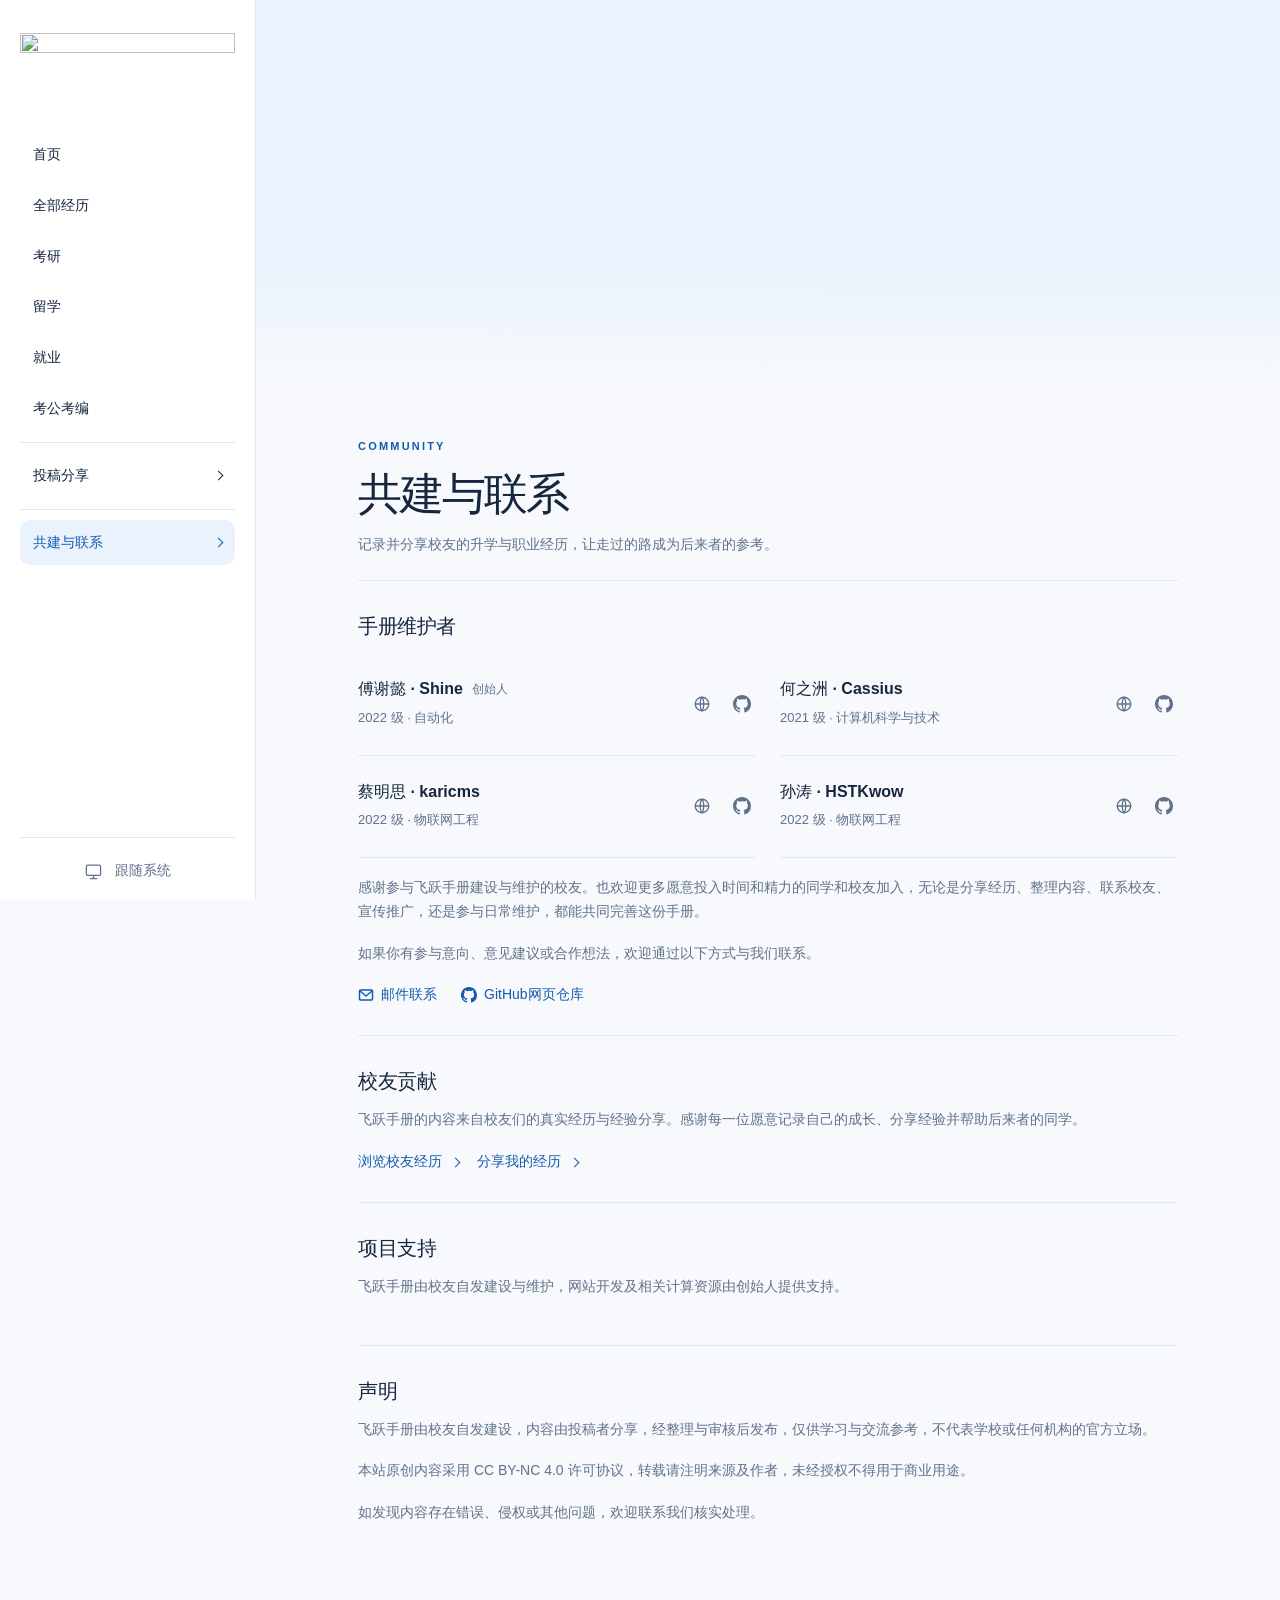
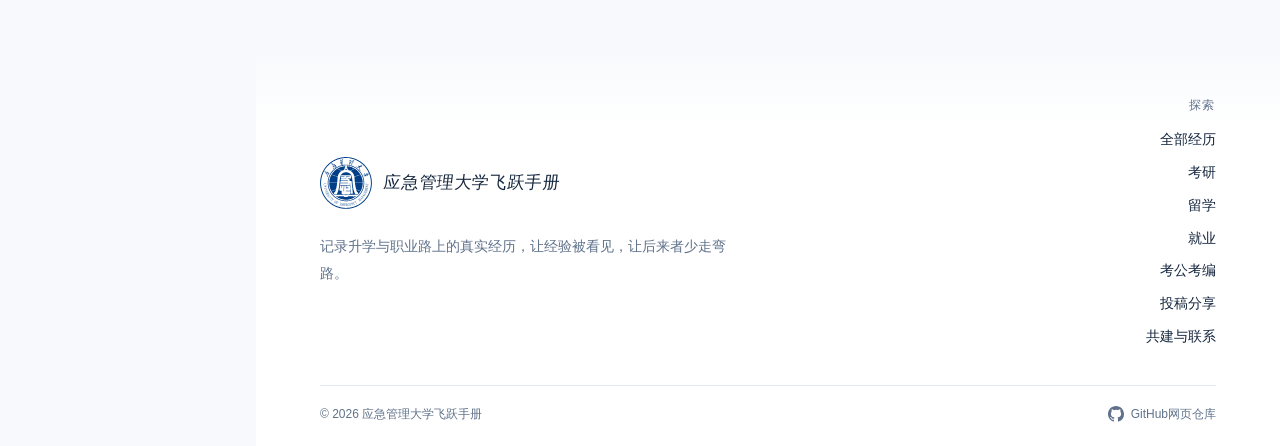
==== community.html @ 578113c3 "Unify favicon assets and shared page declarations (#17)" ====
<!doctype html>
<html lang="zh-CN">
<head>
<meta charset="utf-8"><meta name="viewport" content="width=device-width,initial-scale=1">
<meta name="description" content="了解应急管理大学飞跃手册的共建校友与联系渠道。">
<meta name="theme-color" content="#f7f9fc">
<title>共建与联系 · UEM Feiyue</title>
<link rel="icon" href="./assets/icons/favicon.ico" sizes="any">
<link rel="icon" href="./assets/icons/favicon.svg" type="image/svg+xml">
<link rel="icon" href="./assets/icons/favicon-96x96.png" type="image/png" sizes="96x96">
<link rel="apple-touch-icon" href="./assets/icons/apple-touch-icon.png">
<link rel="manifest" href="./assets/icons/site.webmanifest">
<script src="./assets/js/theme-init.js"></script>
<link rel="preload" as="image" href="./assets/images/anguo-garden.jpg">

<link rel="stylesheet" href="./assets/css/site.css">
<script defer src="./assets/js/site.js"></script>



<link rel="expect" href="#main" blocking="render">
</head>
<body data-pagefind-ignore>
<a class="skip-link" href="#main">跳转到正文</a>
<div class="shell">
<aside class="sidebar" id="sidebar" aria-label="侧边导航"><a class="brand" href="./" aria-label="应急管理大学飞跃手册首页"><img class="brand-logo" src="./assets/images/favicon-横版.png" alt="" width="1226" height="285"></a><nav class="nav" id="category-nav" aria-label="主导航"><a href="./" data-view="home">首页</a><a href="./?view=all" data-category="all">全部经历</a><a href="./?category=kaoyan" data-category="kaoyan" data-category-label="考研" data-category-description="备考、复试与录取经历">考研</a><a href="./?category=overseas" data-category="overseas" data-category-label="留学" data-category-description="选校、申请与海外求学">留学</a><a href="./?category=career" data-category="career" data-category-label="就业" data-category-description="实习、校招与职场起步">就业</a><a href="./?category=public" data-category="public" data-category-label="考公考编" data-category-description="备考、招录与面试经验">考公考编</a><a href="./submit.html" class="nav-contribute">投稿分享 <span class="link-arrow" aria-hidden="true"></span></a><a href="./community.html" class="nav-community" aria-current="page">共建与联系 <span class="link-arrow" aria-hidden="true"></span></a></nav><div class="sidebar-bottom"><button class="sidebar-theme" id="theme-toggle" type="button" data-mode="system" aria-label="当前为跟随系统，切换到浅色主题"><svg viewBox="0 0 24 24" fill="none" stroke="currentColor" stroke-width="1.6" stroke-linecap="round" stroke-linejoin="round" aria-hidden="true"><g data-theme-icon="system"><rect x="3" y="4" width="18" height="13" rx="2"/><path d="M8 21h8m-4-4v4"/></g><g data-theme-icon="light"><circle cx="12" cy="12" r="4"/><path d="M12 2v2m0 16v2M2 12h2m16 0h2M5 5l1.4 1.4m11.2 11.2L19 19M5 19l1.4-1.4M17.6 6.4 19 5"/></g><g data-theme-icon="dark"><path d="M20.5 14A8.5 8.5 0 0 1 10 3.5 8.5 8.5 0 1 0 20.5 14Z"/></g></svg><span id="theme-label">跟随系统</span></button></div></aside>

<div class="page">
<header class="topbar" aria-label="移动端导航栏">
        <a class="mobile-brand" href="./" aria-label="应急管理大学飞跃手册首页"><img class="mobile-brand-logo" src="./assets/images/favicon-横版.png" alt="" width="1226" height="285"></a>
        <button class="icon-button menu-button" id="menu-toggle" type="button" aria-label="打开导航" aria-controls="sidebar" aria-expanded="false"><span class="menu-lines" aria-hidden="true"><span></span><span></span><span></span></span></button>
      </header>
<div class="campus-banner" aria-hidden="true"></div>

<main id="main" class="content">
<section class="submit-intro" aria-labelledby="community-title"><p class="eyebrow">COMMUNITY</p><h1 id="community-title">共建与联系</h1><p class="lead">记录并分享校友的升学与职业经历，让走过的路成为后来者的参考。</p></section>
<div class="community-content">
<section class="community-section" aria-labelledby="members-heading">
<h2 id="members-heading">手册维护者</h2>
<div class="community-people">
<div class="community-person"><div class="community-person-info"><h3 class="community-person-name">傅谢懿 · Shine<span class="community-role">创始人</span></h3><p>2022 级 · 自动化</p></div><div class="community-person-links"><a href="https://www.futseyi.com/" target="_blank" rel="noopener noreferrer" aria-label="傅谢懿 · Shine的个人网页" title="个人网页"><svg viewBox="0 0 24 24" fill="none" stroke="currentColor" stroke-width="1.7" stroke-linecap="round" stroke-linejoin="round" aria-hidden="true"><circle cx="12" cy="12" r="9"/><path d="M3 12h18M12 3c3 3 3 15 0 18M12 3c-3 3-3 15 0 18"/></svg></a><a href="https://github.com/FuTseYi" target="_blank" rel="noopener noreferrer" aria-label="傅谢懿 · Shine的 GitHub" title="GitHub"><svg viewBox="0 0 16 16" fill="currentColor" aria-hidden="true"><path d="M8 0C3.58 0 0 3.58 0 8c0 3.54 2.29 6.53 5.47 7.59.4.07.55-.17.55-.38 0-.19-.01-.82-.01-1.49-2.01.37-2.53-.49-2.69-.94-.09-.23-.48-.94-.82-1.13-.28-.15-.68-.52-.01-.53.63-.01 1.08.58 1.23.82.72 1.21 1.87.87 2.33.66.07-.52.28-.87.51-1.07-1.78-.2-3.64-.89-3.64-3.95 0-.87.31-1.59.82-2.15-.08-.2-.36-1.02.08-2.12 0 0 .67-.21 2.2.82a7.65 7.65 0 0 1 2-.27c.68 0 1.36.09 2 .27 1.53-1.04 2.2-.82 2.2-.82.44 1.1.16 1.92.08 2.12.51.56.82 1.27.82 2.15 0 3.07-1.87 3.75-3.65 3.95.29.25.54.73.54 1.48 0 1.07-.01 1.93-.01 2.2 0 .21.15.46.55.38A8.01 8.01 0 0 0 16 8c0-4.42-3.58-8-8-8"/></svg></a></div></div>
<div class="community-person"><div class="community-person-info"><h3 class="community-person-name">何之洲 · Cassius</h3><p>2021 级 · 计算机科学与技术</p></div><div class="community-person-links"><a href="https://blog.cassdev.com/" target="_blank" rel="noopener noreferrer" aria-label="何之洲 · Cassius的个人网页" title="个人网页"><svg viewBox="0 0 24 24" fill="none" stroke="currentColor" stroke-width="1.7" stroke-linecap="round" stroke-linejoin="round" aria-hidden="true"><circle cx="12" cy="12" r="9"/><path d="M3 12h18M12 3c3 3 3 15 0 18M12 3c-3 3-3 15 0 18"/></svg></a><a href="https://github.com/Cassius0924" target="_blank" rel="noopener noreferrer" aria-label="何之洲 · Cassius的 GitHub" title="GitHub"><svg viewBox="0 0 16 16" fill="currentColor" aria-hidden="true"><path d="M8 0C3.58 0 0 3.58 0 8c0 3.54 2.29 6.53 5.47 7.59.4.07.55-.17.55-.38 0-.19-.01-.82-.01-1.49-2.01.37-2.53-.49-2.69-.94-.09-.23-.48-.94-.82-1.13-.28-.15-.68-.52-.01-.53.63-.01 1.08.58 1.23.82.72 1.21 1.87.87 2.33.66.07-.52.28-.87.51-1.07-1.78-.2-3.64-.89-3.64-3.95 0-.87.31-1.59.82-2.15-.08-.2-.36-1.02.08-2.12 0 0 .67-.21 2.2.82a7.65 7.65 0 0 1 2-.27c.68 0 1.36.09 2 .27 1.53-1.04 2.2-.82 2.2-.82.44 1.1.16 1.92.08 2.12.51.56.82 1.27.82 2.15 0 3.07-1.87 3.75-3.65 3.95.29.25.54.73.54 1.48 0 1.07-.01 1.93-.01 2.2 0 .21.15.46.55.38A8.01 8.01 0 0 0 16 8c0-4.42-3.58-8-8-8"/></svg></a></div></div>
<div class="community-person"><div class="community-person-info"><h3 class="community-person-name">蔡明思 · karicms</h3><p>2022 级 · 物联网工程</p></div><div class="community-person-links"><a href="https://karicms.github.io/" target="_blank" rel="noopener noreferrer" aria-label="蔡明思 · karicms的个人网页" title="个人网页"><svg viewBox="0 0 24 24" fill="none" stroke="currentColor" stroke-width="1.7" stroke-linecap="round" stroke-linejoin="round" aria-hidden="true"><circle cx="12" cy="12" r="9"/><path d="M3 12h18M12 3c3 3 3 15 0 18M12 3c-3 3-3 15 0 18"/></svg></a><a href="https://github.com/karicms" target="_blank" rel="noopener noreferrer" aria-label="蔡明思 · karicms的 GitHub" title="GitHub"><svg viewBox="0 0 16 16" fill="currentColor" aria-hidden="true"><path d="M8 0C3.58 0 0 3.58 0 8c0 3.54 2.29 6.53 5.47 7.59.4.07.55-.17.55-.38 0-.19-.01-.82-.01-1.49-2.01.37-2.53-.49-2.69-.94-.09-.23-.48-.94-.82-1.13-.28-.15-.68-.52-.01-.53.63-.01 1.08.58 1.23.82.72 1.21 1.87.87 2.33.66.07-.52.28-.87.51-1.07-1.78-.2-3.64-.89-3.64-3.95 0-.87.31-1.59.82-2.15-.08-.2-.36-1.02.08-2.12 0 0 .67-.21 2.2.82a7.65 7.65 0 0 1 2-.27c.68 0 1.36.09 2 .27 1.53-1.04 2.2-.82 2.2-.82.44 1.1.16 1.92.08 2.12.51.56.82 1.27.82 2.15 0 3.07-1.87 3.75-3.65 3.95.29.25.54.73.54 1.48 0 1.07-.01 1.93-.01 2.2 0 .21.15.46.55.38A8.01 8.01 0 0 0 16 8c0-4.42-3.58-8-8-8"/></svg></a></div></div>
<div class="community-person"><div class="community-person-info"><h3 class="community-person-name">孙涛 · HSTKwow</h3><p>2022 级 · 物联网工程</p></div><div class="community-person-links"><a href="https://hstkwow.top/" target="_blank" rel="noopener noreferrer" aria-label="孙涛 · HSTKwow的个人网页" title="个人网页"><svg viewBox="0 0 24 24" fill="none" stroke="currentColor" stroke-width="1.7" stroke-linecap="round" stroke-linejoin="round" aria-hidden="true"><circle cx="12" cy="12" r="9"/><path d="M3 12h18M12 3c3 3 3 15 0 18M12 3c-3 3-3 15 0 18"/></svg></a><a href="https://github.com/hstkwow" target="_blank" rel="noopener noreferrer" aria-label="孙涛 · HSTKwow的 GitHub" title="GitHub"><svg viewBox="0 0 16 16" fill="currentColor" aria-hidden="true"><path d="M8 0C3.58 0 0 3.58 0 8c0 3.54 2.29 6.53 5.47 7.59.4.07.55-.17.55-.38 0-.19-.01-.82-.01-1.49-2.01.37-2.53-.49-2.69-.94-.09-.23-.48-.94-.82-1.13-.28-.15-.68-.52-.01-.53.63-.01 1.08.58 1.23.82.72 1.21 1.87.87 2.33.66.07-.52.28-.87.51-1.07-1.78-.2-3.64-.89-3.64-3.95 0-.87.31-1.59.82-2.15-.08-.2-.36-1.02.08-2.12 0 0 .67-.21 2.2.82a7.65 7.65 0 0 1 2-.27c.68 0 1.36.09 2 .27 1.53-1.04 2.2-.82 2.2-.82.44 1.1.16 1.92.08 2.12.51.56.82.73.82 2.15 0 3.07-1.87 3.75-3.65 3.95.29.25.54.73.54 1.48 0 1.07-.01 1.93-.01 2.2 0 .21.15.46.55.38A8.01 8.01 0 0 0 16 8c0-4.42-3.58-8-8-8"/></svg></a></div></div>
</div>
<p>感谢参与飞跃手册建设与维护的校友。也欢迎更多愿意投入时间和精力的同学和校友加入，无论是分享经历、整理内容、联系校友、宣传推广，还是参与日常维护，都能共同完善这份手册。</p><p>如果你有参与意向、意见建议或合作想法，欢迎通过以下方式与我们联系。</p><div class="community-contact"><a class="footer-github" href="mailto:hello@futseyi.com"><svg viewBox="0 0 16 16" fill="none" stroke="currentColor" stroke-width="1.5" stroke-linejoin="round" aria-hidden="true" focusable="false"><rect x="1.5" y="3" width="13" height="10" rx="1"/><path d="m2 4 6 5 6-5"/></svg><span>邮件联系</span></a><a class="footer-github" href="https://github.com/UEM-Feiyue/UEM-Feiyue" target="_blank" rel="noopener noreferrer"><svg viewBox="0 0 16 16" fill="currentColor" aria-hidden="true" focusable="false"><path d="M8 0C3.58 0 0 3.58 0 8c0 3.54 2.29 6.53 5.47 7.59.4.07.55-.17.55-.38 0-.19-.01-.82-.01-1.49-2.01.37-2.53-.49-2.69-.94-.09-.23-.48-.94-.82-1.13-.28-.15-.68-.52-.01-.53.63-.01 1.08.58 1.23.82.72 1.21 1.87.87 2.33.66.07-.52.28-.87.51-1.07-1.78-.2-3.64-.89-3.64-3.95 0-.87.31-1.59.82-2.15-.08-.2-.36-1.02.08-2.12 0 0 .67-.21 2.2.82a7.65 7.65 0 0 1 2-.27c.68 0 1.36.09 2 .27 1.53-1.04 2.2-.82 2.2-.82.44 1.1.16 1.92.08 2.12.51.56.82 1.27.82 2.15 0 3.07-1.87 3.75-3.65 3.95.29.25.54.73.54 1.48 0 1.07-.01 1.93-.01 2.2 0 .21.15.46.55.38A8.01 8.01 0 0 0 16 8c0-4.42-3.58-8-8-8"/></svg><span>GitHub网页仓库</span></a></div></section>
<section class="community-section" aria-labelledby="alumni-heading"><h2 id="alumni-heading">校友贡献</h2><p>飞跃手册的内容来自校友们的真实经历与经验分享。感谢每一位愿意记录自己的成长、分享经验并帮助后来者的同学。</p><div class="community-links"><a href="./?view=all">浏览校友经历 <span class="link-arrow" aria-hidden="true"></span></a><a href="./submit.html">分享我的经历 <span class="link-arrow" aria-hidden="true"></span></a></div></section>
<section class="community-section" aria-labelledby="support-heading"><h2 id="support-heading">项目支持</h2><p>飞跃手册由校友自发建设与维护，网站开发及相关计算资源由创始人提供支持。</p></section>
<section class="community-section community-statement" aria-labelledby="statement-heading"><h2 id="statement-heading">声明</h2><p>飞跃手册由校友自发建设，内容由投稿者分享，经整理与审核后发布，仅供学习与交流参考，不代表学校或任何机构的官方立场。</p><p>本站原创内容采用 <a href="https://creativecommons.org/licenses/by-nc/4.0/" target="_blank" rel="noopener noreferrer">CC BY-NC 4.0</a> 许可协议，转载请注明来源及作者，未经授权不得用于商业用途。</p><p>如发现内容存在错误、侵权或其他问题，欢迎联系我们核实处理。</p></section>
</div>
</main>
<footer class="site-footer" data-site-footer aria-label="网站页脚">
<div class="footer-inner">
<div class="footer-grid">
<div class="footer-brand">
<a class="footer-brand-link" href="./"><img class="footer-logo" src="./assets/icons/favicon.svg" alt="" width="52" height="52"><span class="footer-brand-name">应急管理大学飞跃手册</span></a>
<p>记录升学与职业路上的真实经历，让经验被看见，让后来者少走弯路。</p>
</div>
<div><h2 class="footer-title">探索</h2><nav class="footer-links" aria-label="页脚导航">
<a href="./?view=all">全部经历</a>
<a href="./?category=kaoyan">考研</a><a href="./?category=overseas">留学</a><a href="./?category=career">就业</a><a href="./?category=public">考公考编</a>
<a href="./submit.html">投稿分享</a><a href="./community.html">共建与联系</a>
</nav></div>
</div>
<div class="footer-bottom"><a class="footer-copyright" href="./community.html">© 2026 应急管理大学飞跃手册</a><a class="footer-github" href="https://github.com/UEM-Feiyue/UEM-Feiyue" target="_blank" rel="noopener noreferrer"><svg viewBox="0 0 16 16" fill="currentColor" aria-hidden="true" focusable="false"><path d="M8 0C3.58 0 0 3.58 0 8c0 3.54 2.29 6.53 5.47 7.59.4.07.55-.17.55-.38 0-.19-.01-.82-.01-1.49-2.01.37-2.53-.49-2.69-.94-.09-.23-.48-.94-.82-1.13-.28-.15-.68-.52-.01-.53.63-.01 1.08.58 1.23.82.72 1.21 1.87.87 2.33.66.07-.52.28-.87.51-1.07-1.78-.2-3.64-.89-3.64-3.95 0-.87.31-1.59.82-2.15-.08-.2-.36-1.02.08-2.12 0 0 .67-.21 2.2.82a7.65 7.65 0 0 1 2-.27c.68 0 1.36.09 2 .27 1.53-1.04 2.2-.82 2.2-.82.44 1.1.16 1.92.08 2.12.51.56.82 1.27.82 2.15 0 3.07-1.87 3.75-3.65 3.95.29.25.54.73.54 1.48 0 1.07-.01 1.93-.01 2.2 0 .21.15.46.55.38A8.01 8.01 0 0 0 16 8c0-4.42-3.58-8-8-8"/></svg><span>GitHub网页仓库</span></a></div>
</div>
</footer>

</div>
</div>
</body>
</html>
---- assets/css/site.css ----
:root {
  color-scheme: light;
  --bg: #f7f9fc;
  --surface: #fff;
  --text: #15263e;
  --muted: #60728b;
  --line: #e0e8f2;
  --accent: #155baf;
  --soft: #e9f2fd;
  --sidebar: 256px;
  font-family: Inter,-apple-system,BlinkMacSystemFont,"Segoe UI","PingFang SC","Microsoft YaHei",sans-serif;
  font-synthesis: none;
  --banner-tint: linear-gradient(110deg,rgba(246,250,255,.12),rgba(246,250,255,.08));
}

* {
  box-sizing: border-box;
}

html {
  scroll-behavior: auto;
  scroll-padding-top: 24px;
}

body {
  margin: 0;
  background: var(--bg);
  color: var(--text);
  line-height: 1.7;
}

a {
  color: inherit;
  text-decoration: none;
}

button, input, select, textarea {
  font: inherit;
}

button, a, input, select, textarea {
  -webkit-tap-highlight-color: transparent;
}

button {
  cursor: pointer;
}

button:focus-visible, a:focus-visible, input:focus-visible, select:focus-visible, textarea:focus-visible {
  outline: 2px solid var(--accent);
  outline-offset: 3px;
}

[data-theme=dark] {
  color-scheme: dark;
  --bg: #0b1424;
  --surface: #111e32;
  --text: #edf4ff;
  --muted: #a6b8cf;
  --line: #283b55;
  --accent: #7bb6ff;
  --soft: #172d4c;
  --banner-tint: linear-gradient(110deg,rgba(4,17,38,.24),rgba(4,17,38,.16));
}

.shell {
  display: flex;
  min-height: 100vh;
}

.sidebar {
  position: fixed;
  inset: 0 auto 0 0;
  width: var(--sidebar);
  height: 100vh;
  flex: none;
  border-right: 1px solid var(--line);
  padding: 32px 20px 4px;
  display: flex;
  flex-direction: column;
  background: var(--surface);
  overflow-y: auto;
}

.brand {
  display: flex;
  align-items: center;
  flex: none;
  min-height: 52px;
  margin-bottom: 48px;
}

.nav {
  display: grid;
  gap: 5px;
}

.nav a {
  display: block;
  padding: 11px 13px;
  border-radius: 10px;
  font-size: 14px;
  transition: background .2s;
}

.nav a:hover, .nav a[aria-current="page"] {
  background: var(--soft);
}

.nav a[aria-current] {
  color: var(--accent);
  font-weight: 650;
}

.sidebar-bottom {
  display: flex;
  justify-content: center;
  margin-top: auto;
  padding-top: 8px;
  border-top: 1px solid var(--line);
}

.page {
  min-width: 0;
  flex: 1;
  margin-left: var(--sidebar);
  position: relative;
  display: flex;
  flex-direction: column;
  min-height: 100vh;
  background: var(--bg);
  color: var(--text);
}

.page .topbar {
  display: none;
  border: 0;
}

.icon-button {
  border: 0;
  background: none;
  color: var(--text);
  font-size: 23px;
  padding: 5px;
}

.menu-button, .mobile-brand {
  display: none;
}

.content {
  max-width: 1600px;
  margin: auto;
  padding: 0 clamp(30px,5vw,96px);
}

.eyebrow {
  color: var(--accent);
  font-size: 11px;
  letter-spacing: .2em;
  font-weight: 700;
}

.submit-intro h1 {
  letter-spacing: -.045em;
  line-height: 1.27;
  font-weight: 500;
  font-family: Georgia,"Songti SC",serif;
  font-size: clamp(30px,3.6vw,44px);
  margin: 10px 0;
}

.submit-intro h1 em {
  color: var(--accent);
  font-style: normal;
}

.lead {
  font-size: clamp(15px,1.4vw,18px);
  color: var(--muted);
  max-width: 600px;
}

.text-link {
  display: inline-block;
  color: var(--accent);
  font-weight: 650;
  font-size: 14px;
  margin-top: 22px;
}

.section {
  padding: 75px 0;
}

.section-heading {
  display: flex;
  justify-content: space-between;
  align-items: end;
  gap: 20px;
  margin-bottom: 30px;
}

.section-heading h2 {
  font-family: Georgia,"Songti SC",serif;
  font-size: 30px;
  font-weight: 500;
  margin: 8px 0 0;
}

.section-actions {
  display: flex;
  flex-direction: column;
  align-items: flex-end;
  gap: 8px;
}

.section-actions>p {
  font-size: 13px;
  color: var(--muted);
  margin: 0;
}

.year-select select, .field input, .field select, .field textarea {
  width: 100%;
  border: 1px solid var(--line);
  background: var(--surface);
  color: var(--text);
  border-radius: 9px;
  padding: 12px 14px;
  outline: none;
}

.year-select select:focus, .field input:focus, .field select:focus, .field textarea:focus {
  border-color: var(--accent);
}

.search-open {
  display: flex;
  align-items: center;
  gap: 10px;
  flex: none;
  min-width: 0;
  min-height: 40px;
  padding: 8px 0;
  border: 0;
  border-bottom: 1px solid var(--line);
  background: transparent;
  color: var(--muted);
  font: inherit;
  font-size: 13px;
  text-align: left;
  cursor: pointer;
}

.search-open:hover, .search-open:focus-visible {
  color: var(--accent);
}

.search-label {
  white-space: nowrap;
}

.search-open kbd {
  font: inherit;
  font-size: 11px;
}

.search-dialog {
  position: fixed;
  top: var(--search-top, 132px);
  left: 50%;
  transform: translateX(-50%);
  width: min(460px, calc(100% - 32px));
  max-height: min(580px, var(--search-available, calc(100dvh - var(--search-top, 132px) - 16px)));
  margin: 0;
  padding: 0;
  border: 1px solid color-mix(in srgb, var(--text) 10%, transparent);
  border-radius: 14px;
  background: var(--surface);
  color: var(--text);
  box-shadow: 0 16px 48px rgba(18,19,23,.14);
  overflow: hidden;
}

.search-dialog[open] {
  display: flex;
  flex-direction: column;
}

.search-dialog::backdrop {
  background: rgba(18,19,23,.3);
}

.search-field {
  display: flex;
  align-items: center;
  gap: 12px;
  flex: none;
  min-height: 54px;
  padding: 0 14px;
}

.search-field svg {
  flex: none;
  color: var(--muted);
}

.search-field input {
  flex: 1;
  min-width: 0;
  height: 54px;
  padding: 0;
  border: 0;
  background: transparent;
  color: var(--text);
  font: inherit;
  font-size: 16px;
}

.search-field input:focus {
  outline: none;
}

.search-field input::placeholder {
  color: var(--muted);
}

.search-field input::-webkit-search-cancel-button {
  display: none;
}

.search-close {
  display: flex;
  align-items: center;
  justify-content: center;
  width: 30px;
  height: 36px;
  flex: none;
  border: 0;
  border-radius: 7px;
  background: transparent;
  color: var(--muted);
  font: 24px/1 system-ui,-apple-system,BlinkMacSystemFont,"Segoe UI",sans-serif;
  cursor: pointer;
}

.search-close:hover, .search-close:focus-visible {
  color: var(--text);
  background: var(--surface);
}

#search-results {
  min-height: 0;
  overflow-y: auto;
  scrollbar-width: none;
  border-top: 1px solid var(--line);
}

#search-results:empty {
  display: none;
}

#search-results::-webkit-scrollbar {
  display: none;
}

.search-dialog:not(:has(#search-results ul)) .scroll-hint {
  display: none;
}

.scroll-hint {
  display: flex;
  justify-content: center;
  align-items: center;
  flex: none;
  height: 20px;
  color: var(--muted);
  visibility: hidden;
}

.scroll-hint.is-visible {
  visibility: visible;
}

.scroll-hint::before {
  content: "";
  width: 7px;
  height: 7px;
  border-right: 1.5px solid currentColor;
  border-bottom: 1.5px solid currentColor;
  transform: rotate(45deg);
}

.scroll-hint.is-visible::before {
  animation: scroll-hint 1.4s ease-in-out infinite;
}

@keyframes scroll-hint {
  50% { transform: translateY(3px) rotate(45deg); }
}

#search-results:not(:empty) {
  padding: 10px 16px;
  color: var(--muted);
  font-size: 13px;
}

.search-summary {
  padding: 2px 2px 8px;
  color: var(--muted);
  font-size: 11px;
  font-weight: 600;
}

#search-results ul {
  list-style: none;
  margin: 0;
  padding: 0;
}

#search-results li+li {
  border-top: 1px solid var(--line);
}

#search-results li a {
  display: block;
  padding: 10px 2px;
  border-radius: 8px;
  color: var(--text);
  font-size: 15px;
  line-height: 1.5;
}

.search-title {
  display: block;
  font-weight: 600;
}

#search-results li a:hover, #search-results li a:focus-visible {
  color: var(--accent);
}

.search-match {
  display: -webkit-box;
  -webkit-box-orient: vertical;
  -webkit-line-clamp: 2;
  overflow: hidden;
  margin-top: 3px;
  color: var(--muted);
  font-size: 12px;
  font-weight: 400;
  overflow-wrap: anywhere;
}

#search-results mark {
  background: transparent;
  color: var(--accent);
  font-weight: 700;
}

.year-select {
  position: relative;
  display: inline-flex;
  flex: none;
  width: max-content;
  min-width: 0;
}

.year-select select {
  appearance: none;
  -webkit-appearance: none;
  width: auto;
  max-width: none;
  padding: 10px 35px 10px 13px;
  cursor: pointer;
  font-size: 14px;
  font-weight: 550;
  border-radius: 9px;
}

.year-select>svg {
  display: none;
}

.year-select.has-popover select {
  display: none;
}

.year-trigger {
  display: inline-flex;
  align-items: center;
  justify-content: space-between;
  gap: 10px;
  width: auto;
  min-height: 44px;
  padding: 9px 12px;
  border: 1px solid var(--line);
  border-radius: 9px;
  background: var(--surface);
  color: var(--text);
  font: inherit;
  font-size: 14px;
  font-weight: 550;
  cursor: pointer;
}

.year-trigger[hidden] {
  display: none;
}

.year-trigger svg {
  width: 16px;
  height: 16px;
  flex: none;
  color: var(--muted);
}

.year-trigger:hover, .year-trigger:focus-visible {
  border-color: var(--accent);
  outline: none;
}

.year-options[popover] {
  position: fixed;
  inset: auto;
  min-width: 0;
  max-height: min(280px,60vh);
  overflow-y: auto;
  padding: 5px;
  margin: 0;
  border: 1px solid var(--line);
  border-radius: 10px;
  background: var(--surface);
  color: var(--text);
  box-shadow: 0 12px 30px rgba(8,28,55,.16);
}

.year-option {
  display: block;
  width: 100%;
  padding: 9px 12px;
  border: 0;
  border-radius: 7px;
  background: transparent;
  color: inherit;
  text-align: left;
  font: inherit;
  font-size: 14px;
  white-space: nowrap;
  cursor: pointer;
}

.year-option:hover, .year-option:focus-visible {
  background: var(--soft);
  outline: none;
}

.year-option.is-selected {
  background: var(--soft);
  color: var(--accent);
  font-weight: 650;
}

.article-item {
  padding: 22px 0;
  border-bottom: 1px solid var(--line);
}

.article-item h3 {
  font-size: 20px;
  margin: 4px 0;
}

.article-item h3 a:hover {
  color: var(--accent);
}

.article-meta {
  color: var(--muted);
  font-size: 13px;
  margin: 0;
}

.empty-state {
  text-align: center;
  padding: 65px 15px;
  background: var(--surface);
  border: 1px dashed var(--line);
  border-radius: 14px;
}

.empty-state h3 {
  font-family: Georgia,"Songti SC",serif;
  font-size: 23px;
  font-weight: 500;
}

.empty-state p {
  font-size: 14px;
  color: var(--muted);
}

.submit-intro {
  max-width: 820px;
  margin-inline: auto;
  padding: 42px 0 24px;
}

.form-wrap {
  max-width: 820px;
  padding: 0;
  margin-bottom: 76px;
  margin-inline: auto;
  color: var(--text);
}

.notice {
  background: var(--soft);
  padding: 14px 16px;
  border-radius: 11px;
  margin-bottom: 22px;
  font-size: 13px;
  line-height: 1.7;
}

.notice p {
  margin: 5px 0 0;
  color: var(--muted);
}

.field {
  display: grid;
  gap: 8px;
  margin-bottom: 24px;
}

.education-fields {
  display: grid;
  grid-template-columns: repeat(3, minmax(0, 1fr));
  gap: 16px;
  align-items: start;
  min-width: 0;
  margin: 0 0 24px;
  padding: 0;
  border: 0;
}

.education-fields legend {
  padding: 0 0 16px;
  color: var(--text);
  font-size: 14px;
  font-weight: 700;
}

.education-fields .field {
  margin-bottom: 0;
  align-self: start;
}

.field label {
  font-size: 14px;
  font-weight: 600;
}

.field textarea {
  display: block;
  width: 100%;
  height: auto;
  field-sizing: content;
  resize: vertical;
  line-height: 1.75;
  min-height: 110px;
  overflow-y: auto;
}

.input-suffix {
  display: flex;
  align-items: center;
  gap: 12px;
}

.input-suffix input {
  width: 8ch;
  max-width: 100px;
  padding: 12px;
  text-align: center;
  letter-spacing: .02em;
}

.input-suffix span {
  font-size: 14px;
  font-weight: 600;
  white-space: nowrap;
  color: var(--muted);
}

.field-hint {
  font-size: 12px;
  color: var(--muted);
}

.form-actions {
  display: flex;
  gap: 10px;
  flex-wrap: wrap;
  margin: 12px 0 22px;
}

.primary-button, .secondary-button {
  min-height: 44px;
  padding: 11px 20px;
  border-radius: 10px;
  font-weight: 650;
  font-size: 14px;
}

.primary-button {
  background: var(--accent);
  border: 1px solid var(--accent);
  color: var(--bg);
}

.secondary-button {
  background: var(--surface);
  border: 1px solid var(--line);
  color: var(--text);
}

.primary-button:disabled {
  opacity: .55;
  cursor: not-allowed;
}

.secondary-button:hover:not(:disabled) {
  border-color: var(--accent);
}

.submission-checkpoint {
  display: grid;
  gap: 16px;
  padding: 22px 0 0;
  border-top: 1px solid var(--line);
  background: transparent;
}

.submission-checkpoint-heading strong {
  font-size: 16px;
  color: var(--text);
}

.submission-checkpoint-heading p {
  font-size: 13px;
  line-height: 1.7;
  color: var(--muted);
  margin: 4px 0 0;
}

.submission-turnstile {
  min-height: 65px;
  max-width: 100%;
  overflow: visible;
}

.submission-checkpoint-actions {
  display: flex;
  flex-wrap: wrap;
  align-items: center;
  gap: 12px 18px;
}

.submission-checkpoint-actions p {
  font-size: 13px;
  line-height: 1.6;
  color: var(--muted);
  margin: 0;
  flex: 1 1 230px;
  overflow-wrap: anywhere;
}

.submission-checkpoint-actions p[data-state=error] {
  color: #b62f37;
}

.submission-checkpoint-actions p[data-state=success] {
  color: #187d4b;
}

.submission-checkpoint-actions a {
  color: var(--accent);
  text-decoration: underline;
  text-underline-offset: 3px;
}

.preview {
  margin-top: 30px;
  padding: 20px;
  border: 1px solid var(--line);
  border-radius: 12px;
}

.preview #preview-text.article-page {
  padding: 0;
  margin: 0;
}

.preview #preview-text.article-page h1 {
  margin-top: 14px;
}

.visually-hidden {
  position: absolute!important;
  width: 1px;
  height: 1px;
  padding: 0;
  margin: -1px;
  overflow: hidden;
  clip: rect(0,0,0,0);
  white-space: nowrap;
  border: 0;
}

.skip-link {
  position: absolute;
  left: 10px;
  top: -60px;
  padding: 10px;
  background: var(--surface);
  z-index: 20;
}

.skip-link:focus {
  top: 10px;
}

/* Editorial article pages */
.article-page {
  position: relative;
  margin: 0 auto;
  padding: 65px 0 90px;
  padding-top: 38px;
}

.article-page h1 {
  font-family: Georgia,"Songti SC",serif;
  font-size: clamp(32px,4.2vw,52px);
  line-height: 1.3;
  letter-spacing: -.03em;
  margin: 14px 0;
}

.article-page .article-byline {
  color: var(--muted);
  font-size: 14px;
  margin-bottom: 45px;
}

.article-body {
  font-size: 16px;
  line-height: 1.95;
  overflow-wrap: anywhere;
}

.article-body h2, .article-body h3 {
  line-height: 1.45;
  scroll-margin-top: 90px;
}

.article-body h2 {
  font-size: 25px;
  margin-top: 50px;
}

.article-body h3 {
  font-size: 20px;
  margin-top: 35px;
}

.article-body p, .article-body ul, .article-body ol {
  margin: 17px 0;
}

.article-body a {
  color: var(--accent);
  text-decoration: underline;
  text-underline-offset: 3px;
}

.article-body blockquote {
  margin: 25px 0;
  padding: 3px 20px;
  border-left: 3px solid var(--accent);
  background: var(--soft);
  color: var(--muted);
}

.article-body img {
  max-width: 100%;
  height: auto;
  border-radius: 12px;
}

.article-body pre {
  overflow: auto;
  padding: 20px;
  border-radius: 10px;
  background: var(--soft);
}

.article-body code {
  font-size: .9em;
}

.article-body table {
  border-collapse: collapse;
  display: block;
  overflow: auto;
}

.article-body th, .article-body td {
  padding: 10px 14px;
  border: 1px solid var(--line);
}

.article-toc {
  margin: 20px 0 40px;
  border-bottom: 1px solid var(--line);
}

.article-toc summary {
  display: flex;
  align-items: center;
  justify-content: space-between;
  list-style: none;
  cursor: pointer;
  padding: 14px 0;
  color: var(--text);
  font-size: 14px;
  font-weight: 600;
  user-select: none;
  -webkit-user-select: none;
  -webkit-tap-highlight-color: transparent;
}

.article-toc summary:focus-visible {
  outline: none;
  color: var(--accent);
}

.article-toc summary::-webkit-details-marker {
  display: none;
}

.article-toc summary::after {
  content: "";
  width: 8px;
  height: 8px;
  border-right: 1.5px solid currentColor;
  border-bottom: 1.5px solid currentColor;
  transform: rotate(45deg);
  transition: transform .2s;
}

.article-toc.is-open summary::after, .article-toc[open]:not(.is-enhanced) summary::after {
  transform: rotate(225deg);
}

.article-toc-panel {
  display: grid;
  grid-template-rows: 1fr;
}

.article-toc.is-enhanced .article-toc-panel {
  grid-template-rows: 0fr;
  transition: grid-template-rows .24s ease;
}

.article-toc.is-open .article-toc-panel {
  grid-template-rows: 1fr;
}

.article-toc-clip {
  min-height: 0;
  overflow: hidden;
}

.article-toc ul {
  list-style: none;
  margin: 0;
  padding: 8px 6px 12px;
  max-height: 24rem;
  overflow-y: auto;
  overscroll-behavior-y: contain;
}

.article-toc.is-enhanced ul {
  --fade-size: 48px;
  --fade-top: 0px;
  --fade-bottom: 0px;
  scrollbar-width: none;
  mask-image: linear-gradient(to bottom, transparent, #000 var(--fade-top), #000 calc(100% - var(--fade-bottom)), transparent);
}

.article-toc.is-enhanced ul::-webkit-scrollbar {
  display: none;
}

.article-toc ul.can-scroll-up {
  --fade-top: var(--fade-size);
}

.article-toc ul.can-scroll-down {
  --fade-bottom: var(--fade-size);
}

.article-toc li {
  margin: 0;
  font-size: 15px;
}

.article-toc li a {
  display: block;
  padding: 12px 6px;
  border-bottom: 1px solid var(--line);
  line-height: 1.5;
  -webkit-tap-highlight-color: transparent;
  user-select: none;
}

.article-toc li a:focus-visible {
  outline: none;
  color: var(--accent);
}

.article-toc a:hover, .article-toc a.is-active {
  color: var(--accent);
}

.article-toc li:last-child a {
  border-bottom: 0;
}

.article-contact {
  padding: 20px;
  border: 1px solid var(--line);
  border-radius: 12px;
  margin-top: 50px;
  white-space: pre-wrap;
  overflow-wrap: anywhere;
}

.article-back {
  font-size: 14px;
  color: var(--accent);
  display: inline-flex;
  align-items: center;
  gap: 7px;
}

.demo-badge {
  display: inline-block;
  color: var(--accent);
  background: var(--soft);
  font-size: 11px;
  font-weight: 700;
  border-radius: 6px;
  padding: 2px 8px;
  margin: 5px 0;
}

.article-more {
  display: inline-flex;
  gap: 6px;
  align-items: center;
  color: var(--accent);
  font-weight: 650;
  font-size: 13px;
  margin-top: 12px;
}

.article-toc .toc-depth-3 {
  margin-left: 16px;
}

.article-toc a {
  color: var(--muted);
  text-decoration: none;
}

/* Archive-first layout: category navigation lives in the sidebar, not repeated cards. */
.archive-intro {
  display: flex;
  align-items: center;
  justify-content: space-between;
  gap: 24px;
  padding: clamp(38px,6vw,76px) 0 26px;
  padding-top: 42px;
  padding-bottom: 14px;
}

.archive-intro h1 {
  font-family: Georgia,"Songti SC",serif;
  font-size: clamp(32px,4vw,49px);
  font-weight: 500;
  line-height: 1.25;
  letter-spacing: -.035em;
  margin: 8px 0;
}

.home-intro h1:focus, .archive-intro h1:focus {
  outline: none;
}

.archive-intro .lead {
  font-size: 15px;
  margin: 0;
}

.archive-intro+.section {
  padding-top: 18px;
}

.archive-intro+.section .section-heading {
  margin-bottom: 22px;
}

.submit-intro .lead {
  font-size: 14px;
  margin: 0;
}


/* Community contact page: shared layout, tokens and responsive typography. */
.community-content { max-width: 820px; margin: 0 auto 76px; }
.community-section { padding: 28px 0; border-top: 1px solid var(--line); }
.community-section h2 { margin: 0 0 10px; font-size: 20px; font-weight: 600; letter-spacing: -.02em; }
.community-section > p { color: var(--muted); font-size: 14px; margin: 0 0 18px; }
.community-people { display: grid; grid-template-columns: repeat(2, minmax(0, 1fr)); column-gap: 24px; margin-bottom: 18px; }
.community-person { display: flex; align-items: center; justify-content: space-between; gap: 18px; min-width: 0; padding: 22px 0; border-bottom: 1px solid var(--line); }
.community-person-info { min-width: 0; }
.community-person-name { display: flex; align-items: center; flex-wrap: wrap; gap: 9px; margin: 0; font-size: 16px; font-weight: 650; }
.community-role { font-size: 12px; font-weight: 500; color: var(--muted); }
.community-person-info p { color: var(--muted); font-size: 13px; margin: 4px 0; }
.community-person-links { display: flex; gap: 12px; flex: none; }
.community-person-links a { display: inline-flex; align-items: center; justify-content: center; width: 28px; height: 28px; color: var(--muted); }
.community-person-links a:hover, .community-person-links a:focus-visible { color: var(--accent); }
.community-person-links svg { width: 18px; height: 18px; }
.community-links { display: flex; gap: 18px; flex-wrap: wrap; margin-top: 5px; }
.community-links a, .community-contact a { color: var(--accent); font-size: 14px; }
.community-links a:hover, .community-contact a:hover { text-decoration: underline; text-underline-offset: 3px; }
.community-contact { display: flex; gap: 14px 24px; align-items: center; flex-wrap: wrap; }
@media(max-width:580px) {
  .community-content { margin-bottom: 42px; }
  .community-people { grid-template-columns: 1fr; }
  .community-person { gap: 12px; }
}

/* One shared right-arrow interaction, following the personal-site implementation. */
.link-arrow {
  display: inline-block;
  vertical-align: middle;
  flex: 0 0 auto;
  width: 7px;
  height: 7px;
  margin-left: 6px;
  border-top: 1.5px solid currentColor;
  border-right: 1.5px solid currentColor;
  transform: rotate(45deg);
  transition: transform .16s ease;
}

a:is(:hover, :focus-visible) .link-arrow {
  transform: translateX(3px) rotate(45deg);
}

.link-arrow-left {
  transform: rotate(225deg);
}

a:is(:hover, :focus-visible) .link-arrow-left {
  transform: translateX(-3px) rotate(225deg);
}

.nav a:is(.nav-contribute, .nav-community) {
  position: relative;
  margin-top: 16px;
  display: flex;
  align-items: center;
  justify-content: space-between;
}

.nav-contribute::before, .nav-community::before {
  content: "";
  position: absolute;
  top: -11px;
  left: 0;
  right: 0;
  border-top: 1px solid var(--line);
}

.sidebar-theme {
  display: flex;
  align-items: center;
  gap: 12px;
  width: max-content;
  border: 1px solid transparent;
  background: transparent;
  color: var(--muted);
  padding: 12px 13px;
  text-align: left;
  font-size: 14px;
  border-radius: 10px;
  transition: background .18s,color .18s;
}

.sidebar-theme:hover {
  background: var(--soft);
  color: var(--text);
}

.sidebar-theme svg {
  display: block;
  width: 19px;
  height: 19px;
  flex: none;
}

.sidebar-theme [data-theme-icon] {
  display: none;
}

.sidebar-theme[data-mode=system] [data-theme-icon=system], .sidebar-theme[data-mode=light] [data-theme-icon=light], .sidebar-theme[data-mode=dark] [data-theme-icon=dark] {
  display: block;
}

.home-intro {
  padding: clamp(50px,8vw,105px) 0 65px;
  max-width: 760px;
}

.home-intro h1 {
  font-family: Georgia,"Songti SC",serif;
  font-size: clamp(38px,5.3vw,68px);
  font-weight: 500;
  line-height: 1.3;
  letter-spacing: -.035em;
  margin: 18px 0 24px;
}

.home-intro h1 em {
  color: var(--accent);
  font-style: normal;
}

.home-actions {
  display: flex;
  flex-wrap: wrap;
  gap: 12px 30px;
}

[hidden] {
  display: none!important;
}

html[data-view="home"] #archive-intro,
html[data-view="home"] #archive-section,
html[data-view="archive"] #home-intro {
  display: none;
}

/* Accessible mobile navigation and compact page structure. */
.nav a:focus-visible, .sidebar-theme:focus-visible {
  outline-offset: 0;
}

.nav a[aria-current="page"] {
  background: var(--soft);
  color: var(--accent);
  font-weight: 650;
}

.article-back .link-arrow {
  margin-left: 0;
}

.field #body {
  min-height: 250px;
}

.field textarea[hidden] {
  display: none!important;
}

.markdown-toolbar {
  display: flex;
  flex-wrap: wrap;
  align-items: center;
  gap: 6px;
  padding: 12px;
  border: 1px solid var(--line);
  border-bottom: 0;
  border-radius: 10px 10px 0 0;
  background: var(--surface);
  margin-bottom: -8px;
}

.markdown-action {
  border: 1px solid var(--line);
  border-radius: 7px;
  background: var(--surface);
  color: var(--text);
  font-size: 13px;
  line-height: 1.4;
  padding: 7px 10px;
  white-space: nowrap;
}

.markdown-action:hover, .markdown-action:focus-visible {
  border-color: var(--accent);
  color: var(--accent);
}

/* Lightweight Markdown editing and in-place formatted preview. */
.markdown-toolbar+textarea {
  border-radius: 0 0 10px 10px;
  min-height: 250px;
}

.markdown-preview {
  border: 1px solid var(--line);
  border-radius: 0 0 10px 10px;
  background: var(--surface);
  padding: 16px;
  min-height: 180px;
}

.markdown-preview:empty:before {
  content: '暂无正文，返回编辑后开始填写';
  color: var(--muted);
  font-size: 14px;
}

.markdown-preview-toggle {
  background: var(--soft);
  color: var(--accent);
  border-color: var(--accent);
  font-weight: 650;
}

.markdown-preview-toggle[aria-pressed="true"] {
  color: var(--accent);
  border-color: var(--accent);
}

/* Form demo controls and published article typography share the same article-body rules. */
.demo-actions {
  display: flex;
  gap: 8px;
  flex-wrap: wrap;
}

.article-body h1 {
  font-size: clamp(27px,3.5vw,38px);
  line-height: 1.4;
  margin-top: 42px;
}

.article-body del {
  text-decoration: line-through;
}

.article-body input[type="checkbox"] {
  margin-right: 8px;
}

.markdown-help {
  border-top: 1px solid var(--line);
  padding: 12px 0;
  margin: 12px 0 16px;
  color: var(--muted);
}

.markdown-help summary {
  font-size: 13px;
  color: var(--accent);
  font-weight: 600;
  cursor: pointer;
}

.markdown-help-content {
  display: grid;
  gap: 9px;
  padding: 13px 0 4px;
  font-size: 13px;
  line-height: 1.6;
}

.markdown-help-content>div {
  display: grid;
  grid-template-columns: minmax(110px,170px) minmax(0,1fr);
  gap: 12px;
}

.markdown-help-content code {
  font-size: 12px;
  white-space: pre-wrap;
  overflow-wrap: anywhere;
  color: var(--text);
  background: var(--soft);
  padding: 5px 7px;
  border-radius: 5px;
}

.markdown-help-content p {
  margin: 7px 0 0;
}

.field #contact {
  min-height: 105px;
}

.year-select:focus-within .year-trigger {
  border-color: var(--accent);
}

/* Shared brand artwork and photographic page atmosphere. */
/* Use the original official horizontal logo as one image. Keep its native
proportions; no composition, mask, crop or duplicate seal. */
.brand-logo {
  display: block;
  width: 100%;
  height: auto;
  aspect-ratio: 1226/285;
  max-width: 215px;
}

.mobile-brand-logo {
  display: block;
  width: 150px;
  max-width: 100%;
  height: auto;
  object-fit: contain;
}

.campus-banner {
  flex: none;
  height: clamp(270px,30vw,440px);
  background-color: var(--soft);
  background-image: linear-gradient(to bottom,transparent 70%,var(--bg) 100%),
    var(--banner-tint),url("../images/anguo-garden.jpg");
  background-size: cover;
  background-repeat: no-repeat;
  background-position: center,center,center 43%;
  overflow: hidden;
}

.page .content {
  flex: 1;
  width: 100%;
  background: var(--bg);
}

.page .icon-button {
  color: var(--text);
}

.page.is-home .home-intro {
  display: flex;
  flex-direction: column;
  justify-content: center;
  max-width: none;
  min-height: 0;
  padding: clamp(44px,6vw,86px) 0;
}

.page.is-home .hero-copy {
  max-width: 650px;
}

.page.is-home .home-intro h1 {
  position: relative;
  top: -140px;
  font-family: "Noto Serif SC","Source Han Serif SC","Songti SC","SimSun",serif;
  font-style: italic;
  transform: skewX(-7deg);
  transform-origin: left center;
  font-weight: 720;
  letter-spacing: -.04em;
  line-height: 1.15;
  font-size: clamp(40px,4.7vw,70px);
  color: var(--text);
  margin: 24px 0;
  margin-bottom: -100px;
}

.page.is-home .home-intro h1 em {
  color: var(--accent);
  font-style: inherit;
}

.page.is-home .home-intro .lead {
  font-size: clamp(15px,1.35vw,18px);
  max-width: 560px;
}

.page.is-home .home-actions {
  gap: 12px;
  margin-top: 30px;
}

.page.is-home .home-actions .text-link {
  display: inline-flex;
  align-items: center;
  justify-content: center;
  gap: 8px;
  margin: 0;
  padding: 11px 20px;
  min-height: 46px;
  border-radius: 999px;
  border: 1px solid var(--line);
  background: var(--surface);
  color: var(--text);
  font-size: 14px;
}

.page.is-home .home-actions .text-link:first-child {
  background: var(--accent);
  color: var(--bg);
  border-color: var(--accent);
}

.page.is-home .home-actions .text-link:hover {
  border-color: var(--accent);
}

/* HAI's two-column footer structure; colors and surface belong to UEM's theme. */
.site-footer {
  flex: none;
  background: linear-gradient(to bottom,var(--bg),var(--surface) 80px);
  color: var(--text);
  padding: 48px clamp(22px,5vw,76px) 22px;
}

.footer-inner {
  width: 100%;
  max-width: none;
  margin: 0;
}

.footer-grid {
  display: grid;
  grid-template-columns: minmax(0,1fr) max-content;
  justify-content: space-between;
  align-items: center;
  gap: clamp(24px,5vw,72px);
}

.footer-grid>div:last-child {
  justify-self: end;
  text-align: right;
}

.footer-brand-link {
  display: inline-flex;
  align-items: center;
  gap: 12px;
  max-width: 100%;
  color: var(--text);
}

.footer-logo {
  display: block;
  width: 52px;
  height: 52px;
  flex: none;
  object-fit: contain;
}

.footer-brand-name {
  display: inline-block;
  font-family: "Noto Serif SC","Source Han Serif SC","Songti SC","SimSun",serif;
  font-style: italic;
  transform: skewX(-7deg);
  font-size: 17px;
  font-weight: 700;
  letter-spacing: .035em;
}

.footer-brand p {
  max-width: 420px;
  color: var(--muted);
  font-size: 14px;
  line-height: 1.9;
  margin: 16px 0 0;
}

.footer-title {
  font-size: 12px;
  letter-spacing: .14em;
  color: var(--muted);
  font-weight: 700;
  margin: 0 0 13px;
}

.footer-links {
  display: grid;
  justify-items: end;
  gap: 9px;
}

.footer-links a {
  font-size: 14px;
  color: var(--text);
}

.footer-links a:hover, .footer-links a:focus-visible, .footer-bottom a:hover {
  color: var(--accent);
}

.footer-bottom {
  display: flex;
  justify-content: space-between;
  gap: 20px;
  margin-top: 36px;
  padding-top: 18px;
  border-top: 1px solid var(--line);
  color: var(--muted);
  font-size: 12px;
}

.footer-github {
  display: inline-flex;
  align-items: center;
  gap: 7px;
}

.footer-github svg {
  width: 16px;
  height: 16px;
  flex: none;
}

/* Responsive layout and environment preferences */

@media(max-width:900px) {
  .search-open {
    width: 44px;
    height: 44px;
    margin-left: auto;
    margin-right: 8px;
    justify-content: center;
    padding: 0;
    border: 0;
  }

  .search-open .search-label, .search-open kbd {
    display: none;
  }

  .search-open svg {
    width: 28px;
    height: 28px;
  }

  .education-fields {
    grid-template-columns: 1fr;
  }
  :root {
  --mobile-header-height: 72px;
  }

  .shell {
  display: block;
  }

  .page {
  width: 100%;
  margin-left: 0;
  }

  .page .topbar {
  position: sticky;
  top: 0;
  z-index: 50;
  display: flex;
  align-items: center;
  justify-content: space-between;
  height: var(--mobile-header-height);
  padding: 0 clamp(18px,4vw,28px);
  background: var(--surface);
  border-bottom: 0;
  }

  .campus-banner {
  background-image: linear-gradient(to bottom,var(--surface),transparent 80px),
    linear-gradient(to bottom,transparent 70%,var(--bg) 100%),
    var(--banner-tint),url("../images/anguo-garden.jpg");
  background-position: center,center,center,center 43%;
  }

  .mobile-brand {
  display: flex;
  align-items: center;
  min-width: 0;
  min-height: 44px;
  }

  .menu-button {
  display: grid;
  place-items: center;
  touch-action: manipulation;
  flex: none;
  width: 44px;
  height: 44px;
  padding: 0;
  color: var(--text);
  }

  .menu-lines {
  display: grid;
  gap: 5px;
  width: 20px;
  }

  .menu-lines span {
  display: block;
  height: 2px;
  width: 100%;
  border-radius: 2px;
  background: currentColor;
  transition: transform .2s ease,opacity .2s ease;
  }

  .menu-button[aria-expanded=true] .menu-lines span:first-child {
  transform: translateY(7px) rotate(45deg);
  }

  .menu-button[aria-expanded=true] .menu-lines span:nth-child(2) {
  opacity: 0;
  }

  .menu-button[aria-expanded=true] .menu-lines span:last-child {
  transform: translateY(-7px) rotate(-45deg);
  }

  .sidebar {
  position: fixed;
  z-index: 45;
  top: calc(var(--mobile-header-height) + 10px);
  bottom: auto;
  left: clamp(14px,4vw,28px);
  right: clamp(14px,4vw,28px);
  width: auto;
  height: auto;
  max-height: calc(100dvh - var(--mobile-header-height) - 22px);
  padding: 14px;
  overflow-y: auto;
  overscroll-behavior: contain;
  border: 1px solid var(--line);
  border-radius: 16px;
  background: var(--surface);
  box-shadow: 0 20px 50px rgba(4,16,38,.18);
  opacity: 0;
  visibility: hidden;
  pointer-events: none;
  transform: translateY(-8px);
  transition: opacity .2s ease,transform .2s ease,visibility 0s linear .2s;
  }

  .shell.menu-open .sidebar {
  opacity: 1;
  visibility: visible;
  pointer-events: auto;
  transform: translateY(0);
  transition: opacity .2s ease,transform .2s ease,visibility 0s;
  }

  /* Navigation reset is a lifecycle state, not an additional animation.
  Close the old menu in the same frame before the browser swaps documents. */
  .shell.nav-reset .sidebar, .shell.nav-reset .menu-lines span {
  transition: none;
  }

  .sidebar .brand {
  display: none;
  }

  .sidebar .nav {
  gap: 3px;
  }

  .sidebar .nav a {
  padding: 10px 13px;
  }

  .sidebar-bottom {
  justify-content: flex-start;
  margin-top: 12px;
  padding-top: 16px;
  }

  .content {
  max-width: 900px;
  }

  .home-intro {
  padding: 42px 0 40px;
  }

  .brand-logo {
  max-width: 100%;
  }

  .mobile-brand-logo {
  width: clamp(128px,38vw,174px);
  }

  .page.is-home .hero-copy {
  max-width: 720px;
  }

  .page.is-home .home-intro {
  padding: 52px 0 62px;
  }
}

@media(max-width:720px) {
  .footer-grid {
  grid-template-columns: minmax(0,1fr);
  gap: 28px;
  }

  .footer-grid>div:last-child {
  justify-self: start;
  text-align: left;
  }

  .footer-links {
  justify-items: start;
  }
}

@media(max-width:580px) {
  .form-wrap {
  padding: 0;
  margin-bottom: 42px;
  }

  .submission-checkpoint {
  padding: 14px 0;
  }

  .submission-checkpoint-actions {
  align-items: stretch;
  }

  .submission-checkpoint-actions .primary-button {
  width: 100%;
  }

  .section {
  padding: 52px 0;
  }

  .section-heading {
  align-items: flex-end;
  }

  .section-actions>p {
  text-align: right;
  }

  .submit-intro {
  padding-top: 55px;
  }

  .archive-intro {
  padding: 36px 0 18px;
  }

  .archive-intro+.section {
  padding-top: 20px;
  }

  .submit-intro, .archive-intro {
  padding-top: 26px;
  }

  .article-page {
  padding-top: 25px;
  }

  .home-intro h1 {
  font-size: clamp(34px,9vw,46px);
  }

  .home-actions {
  gap: 4px 24px;
  }

  .markdown-toolbar {
  padding: 9px;
  gap: 5px;
  }

  .markdown-action {
  padding: 7px 9px;
  font-size: 12px;
  }

  .markdown-help-content>div {
  grid-template-columns: 1fr;
  gap: 4px;
  }

  .mobile-brand-logo {
  width: clamp(128px,38vw,154px);
  }

  .campus-banner {
  height: clamp(220px,60vw,320px);
  background-position: center,center,center,52% 43%;
  }

  .page.is-home .content {
  padding: 0 22px;
  }

  .page.is-home .home-intro {
  padding: 40px 0 64px;
  }

  .page.is-home .home-intro h1 {
  top: -105px;
  margin-bottom: -75px;
  font-size: clamp(34px,9vw,48px);
  }

  .page.is-home .home-actions .text-link {
  padding: 10px 14px;
  }

  .site-footer {
  padding: 38px 22px 24px;
  }

  .footer-bottom {
  flex-direction: column;
  gap: 12px;
  margin-top: 28px;
  }
}

@media(prefers-color-scheme:dark) {
  :root:not([data-theme]) {
  color-scheme: dark;
  --bg: #0b1424;
  --surface: #111e32;
  --text: #edf4ff;
  --muted: #a6b8cf;
  --line: #283b55;
  --accent: #7bb6ff;
  --soft: #172d4c;
  --banner-tint: linear-gradient(110deg,rgba(4,17,38,.24),rgba(4,17,38,.16));
  }
}

@media(prefers-reduced-motion:reduce) {
  html {
  scroll-behavior: auto;
  }

  *, *:before, *:after {
  transition: none!important;
  animation: none!important;
  }

  .sidebar {
  transition: none;
  }

  .link-arrow {
  transition: none;
  }

  a:is(:hover, :focus-visible) .link-arrow {
  transform: rotate(45deg);
  }

  a:is(:hover, :focus-visible) .link-arrow-left {
  transform: rotate(225deg);
  }
}
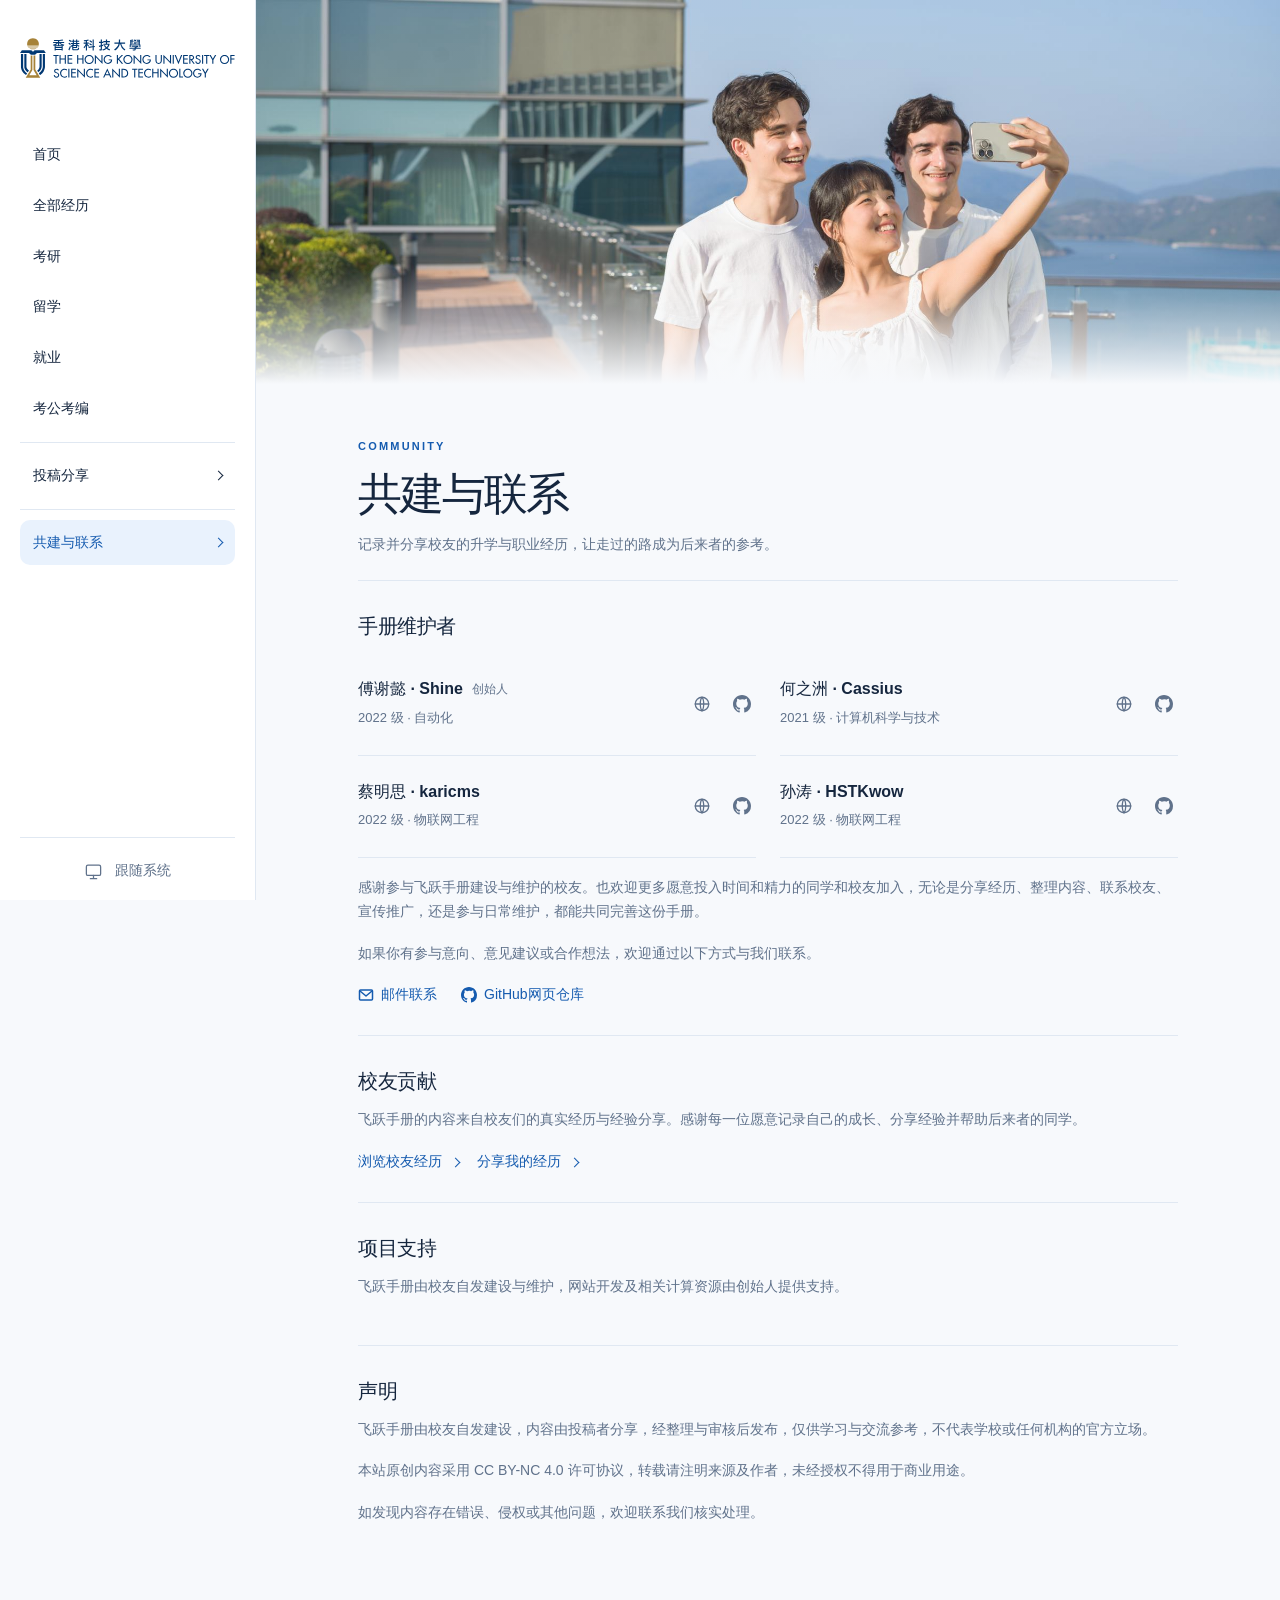
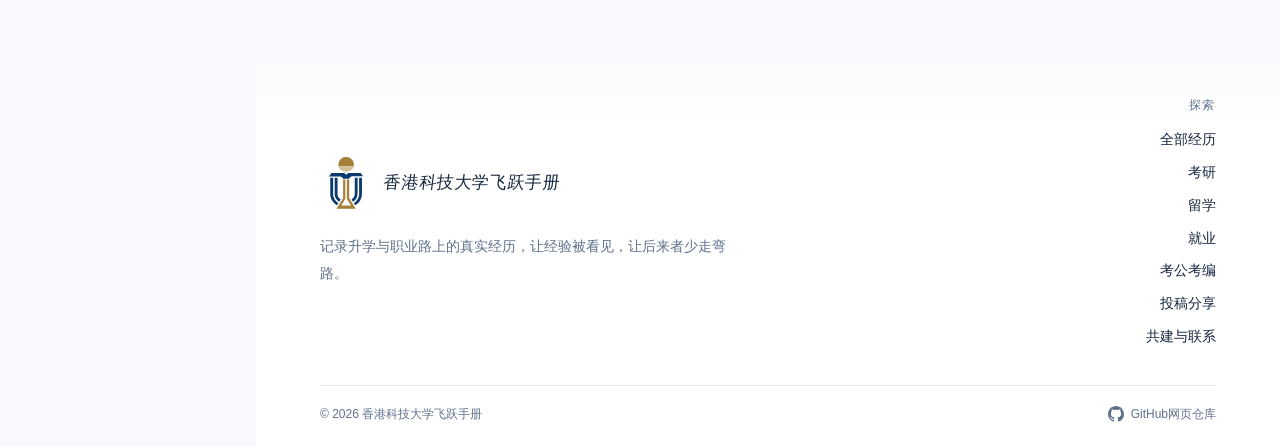
==== commit 347a4f1d: "Adapt UEM handbook for HKUST with isolated branding and automation" ====
--- a/community.html
+++ b/community.html
@@ -2,16 +2,16 @@
 <html lang="zh-CN">
 <head>
 <meta charset="utf-8"><meta name="viewport" content="width=device-width,initial-scale=1">
-<meta name="description" content="了解应急管理大学飞跃手册的共建校友与联系渠道。">
+<meta name="description" content="了解香港科技大学飞跃手册的共建校友与联系渠道。">
 <meta name="theme-color" content="#f7f9fc">
-<title>共建与联系 · UEM Feiyue</title>
+<title>共建与联系 · HKUST Feiyue</title>
 <link rel="icon" href="./assets/icons/favicon.ico" sizes="any">
 <link rel="icon" href="./assets/icons/favicon.svg" type="image/svg+xml">
 <link rel="icon" href="./assets/icons/favicon-96x96.png" type="image/png" sizes="96x96">
 <link rel="apple-touch-icon" href="./assets/icons/apple-touch-icon.png">
 <link rel="manifest" href="./assets/icons/site.webmanifest">
 <script src="./assets/js/theme-init.js"></script>
-<link rel="preload" as="image" href="./assets/images/anguo-garden.jpg">
+<link rel="preload" as="image" href="./assets/images/hkust-campus.jpg">
 
 <link rel="stylesheet" href="./assets/css/site.css">
 <script defer src="./assets/js/site.js"></script>
@@ -23,11 +23,11 @@
 <body data-pagefind-ignore>
 <a class="skip-link" href="#main">跳转到正文</a>
 <div class="shell">
-<aside class="sidebar" id="sidebar" aria-label="侧边导航"><a class="brand" href="./" aria-label="应急管理大学飞跃手册首页"><img class="brand-logo" src="./assets/images/favicon-横版.png" alt="" width="1226" height="285"></a><nav class="nav" id="category-nav" aria-label="主导航"><a href="./" data-view="home">首页</a><a href="./?view=all" data-category="all">全部经历</a><a href="./?category=kaoyan" data-category="kaoyan" data-category-label="考研" data-category-description="备考、复试与录取经历">考研</a><a href="./?category=overseas" data-category="overseas" data-category-label="留学" data-category-description="选校、申请与海外求学">留学</a><a href="./?category=career" data-category="career" data-category-label="就业" data-category-description="实习、校招与职场起步">就业</a><a href="./?category=public" data-category="public" data-category-label="考公考编" data-category-description="备考、招录与面试经验">考公考编</a><a href="./submit.html" class="nav-contribute">投稿分享 <span class="link-arrow" aria-hidden="true"></span></a><a href="./community.html" class="nav-community" aria-current="page">共建与联系 <span class="link-arrow" aria-hidden="true"></span></a></nav><div class="sidebar-bottom"><button class="sidebar-theme" id="theme-toggle" type="button" data-mode="system" aria-label="当前为跟随系统，切换到浅色主题"><svg viewBox="0 0 24 24" fill="none" stroke="currentColor" stroke-width="1.6" stroke-linecap="round" stroke-linejoin="round" aria-hidden="true"><g data-theme-icon="system"><rect x="3" y="4" width="18" height="13" rx="2"/><path d="M8 21h8m-4-4v4"/></g><g data-theme-icon="light"><circle cx="12" cy="12" r="4"/><path d="M12 2v2m0 16v2M2 12h2m16 0h2M5 5l1.4 1.4m11.2 11.2L19 19M5 19l1.4-1.4M17.6 6.4 19 5"/></g><g data-theme-icon="dark"><path d="M20.5 14A8.5 8.5 0 0 1 10 3.5 8.5 8.5 0 1 0 20.5 14Z"/></g></svg><span id="theme-label">跟随系统</span></button></div></aside>
+<aside class="sidebar" id="sidebar" aria-label="侧边导航"><a class="brand" href="./" aria-label="香港科技大学飞跃手册首页"><img class="brand-logo" src="./assets/images/hkust-horizontal.svg" alt="" width="498" height="94"></a><nav class="nav" id="category-nav" aria-label="主导航"><a href="./" data-view="home">首页</a><a href="./?view=all" data-category="all">全部经历</a><a href="./?category=kaoyan" data-category="kaoyan" data-category-label="考研" data-category-description="备考、复试与录取经历">考研</a><a href="./?category=overseas" data-category="overseas" data-category-label="留学" data-category-description="选校、申请与海外求学">留学</a><a href="./?category=career" data-category="career" data-category-label="就业" data-category-description="实习、校招与职场起步">就业</a><a href="./?category=public" data-category="public" data-category-label="考公考编" data-category-description="备考、招录与面试经验">考公考编</a><a href="./submit.html" class="nav-contribute">投稿分享 <span class="link-arrow" aria-hidden="true"></span></a><a href="./community.html" class="nav-community" aria-current="page">共建与联系 <span class="link-arrow" aria-hidden="true"></span></a></nav><div class="sidebar-bottom"><button class="sidebar-theme" id="theme-toggle" type="button" data-mode="system" aria-label="当前为跟随系统，切换到浅色主题"><svg viewBox="0 0 24 24" fill="none" stroke="currentColor" stroke-width="1.6" stroke-linecap="round" stroke-linejoin="round" aria-hidden="true"><g data-theme-icon="system"><rect x="3" y="4" width="18" height="13" rx="2"/><path d="M8 21h8m-4-4v4"/></g><g data-theme-icon="light"><circle cx="12" cy="12" r="4"/><path d="M12 2v2m0 16v2M2 12h2m16 0h2M5 5l1.4 1.4m11.2 11.2L19 19M5 19l1.4-1.4M17.6 6.4 19 5"/></g><g data-theme-icon="dark"><path d="M20.5 14A8.5 8.5 0 0 1 10 3.5 8.5 8.5 0 1 0 20.5 14Z"/></g></svg><span id="theme-label">跟随系统</span></button></div></aside>
 
 <div class="page">
 <header class="topbar" aria-label="移动端导航栏">
-        <a class="mobile-brand" href="./" aria-label="应急管理大学飞跃手册首页"><img class="mobile-brand-logo" src="./assets/images/favicon-横版.png" alt="" width="1226" height="285"></a>
+        <a class="mobile-brand" href="./" aria-label="香港科技大学飞跃手册首页"><img class="mobile-brand-logo" src="./assets/images/hkust-horizontal.svg" alt="" width="498" height="94"></a>
         <button class="icon-button menu-button" id="menu-toggle" type="button" aria-label="打开导航" aria-controls="sidebar" aria-expanded="false"><span class="menu-lines" aria-hidden="true"><span></span><span></span><span></span></span></button>
       </header>
 <div class="campus-banner" aria-hidden="true"></div>
@@ -43,7 +43,7 @@
 <div class="community-person"><div class="community-person-info"><h3 class="community-person-name">蔡明思 · karicms</h3><p>2022 级 · 物联网工程</p></div><div class="community-person-links"><a href="https://karicms.github.io/" target="_blank" rel="noopener noreferrer" aria-label="蔡明思 · karicms的个人网页" title="个人网页"><svg viewBox="0 0 24 24" fill="none" stroke="currentColor" stroke-width="1.7" stroke-linecap="round" stroke-linejoin="round" aria-hidden="true"><circle cx="12" cy="12" r="9"/><path d="M3 12h18M12 3c3 3 3 15 0 18M12 3c-3 3-3 15 0 18"/></svg></a><a href="https://github.com/karicms" target="_blank" rel="noopener noreferrer" aria-label="蔡明思 · karicms的 GitHub" title="GitHub"><svg viewBox="0 0 16 16" fill="currentColor" aria-hidden="true"><path d="M8 0C3.58 0 0 3.58 0 8c0 3.54 2.29 6.53 5.47 7.59.4.07.55-.17.55-.38 0-.19-.01-.82-.01-1.49-2.01.37-2.53-.49-2.69-.94-.09-.23-.48-.94-.82-1.13-.28-.15-.68-.52-.01-.53.63-.01 1.08.58 1.23.82.72 1.21 1.87.87 2.33.66.07-.52.28-.87.51-1.07-1.78-.2-3.64-.89-3.64-3.95 0-.87.31-1.59.82-2.15-.08-.2-.36-1.02.08-2.12 0 0 .67-.21 2.2.82a7.65 7.65 0 0 1 2-.27c.68 0 1.36.09 2 .27 1.53-1.04 2.2-.82 2.2-.82.44 1.1.16 1.92.08 2.12.51.56.82 1.27.82 2.15 0 3.07-1.87 3.75-3.65 3.95.29.25.54.73.54 1.48 0 1.07-.01 1.93-.01 2.2 0 .21.15.46.55.38A8.01 8.01 0 0 0 16 8c0-4.42-3.58-8-8-8"/></svg></a></div></div>
 <div class="community-person"><div class="community-person-info"><h3 class="community-person-name">孙涛 · HSTKwow</h3><p>2022 级 · 物联网工程</p></div><div class="community-person-links"><a href="https://hstkwow.top/" target="_blank" rel="noopener noreferrer" aria-label="孙涛 · HSTKwow的个人网页" title="个人网页"><svg viewBox="0 0 24 24" fill="none" stroke="currentColor" stroke-width="1.7" stroke-linecap="round" stroke-linejoin="round" aria-hidden="true"><circle cx="12" cy="12" r="9"/><path d="M3 12h18M12 3c3 3 3 15 0 18M12 3c-3 3-3 15 0 18"/></svg></a><a href="https://github.com/hstkwow" target="_blank" rel="noopener noreferrer" aria-label="孙涛 · HSTKwow的 GitHub" title="GitHub"><svg viewBox="0 0 16 16" fill="currentColor" aria-hidden="true"><path d="M8 0C3.58 0 0 3.58 0 8c0 3.54 2.29 6.53 5.47 7.59.4.07.55-.17.55-.38 0-.19-.01-.82-.01-1.49-2.01.37-2.53-.49-2.69-.94-.09-.23-.48-.94-.82-1.13-.28-.15-.68-.52-.01-.53.63-.01 1.08.58 1.23.82.72 1.21 1.87.87 2.33.66.07-.52.28-.87.51-1.07-1.78-.2-3.64-.89-3.64-3.95 0-.87.31-1.59.82-2.15-.08-.2-.36-1.02.08-2.12 0 0 .67-.21 2.2.82a7.65 7.65 0 0 1 2-.27c.68 0 1.36.09 2 .27 1.53-1.04 2.2-.82 2.2-.82.44 1.1.16 1.92.08 2.12.51.56.82.73.82 2.15 0 3.07-1.87 3.75-3.65 3.95.29.25.54.73.54 1.48 0 1.07-.01 1.93-.01 2.2 0 .21.15.46.55.38A8.01 8.01 0 0 0 16 8c0-4.42-3.58-8-8-8"/></svg></a></div></div>
 </div>
-<p>感谢参与飞跃手册建设与维护的校友。也欢迎更多愿意投入时间和精力的同学和校友加入，无论是分享经历、整理内容、联系校友、宣传推广，还是参与日常维护，都能共同完善这份手册。</p><p>如果你有参与意向、意见建议或合作想法，欢迎通过以下方式与我们联系。</p><div class="community-contact"><a class="footer-github" href="mailto:hello@futseyi.com"><svg viewBox="0 0 16 16" fill="none" stroke="currentColor" stroke-width="1.5" stroke-linejoin="round" aria-hidden="true" focusable="false"><rect x="1.5" y="3" width="13" height="10" rx="1"/><path d="m2 4 6 5 6-5"/></svg><span>邮件联系</span></a><a class="footer-github" href="https://github.com/UEM-Feiyue/UEM-Feiyue" target="_blank" rel="noopener noreferrer"><svg viewBox="0 0 16 16" fill="currentColor" aria-hidden="true" focusable="false"><path d="M8 0C3.58 0 0 3.58 0 8c0 3.54 2.29 6.53 5.47 7.59.4.07.55-.17.55-.38 0-.19-.01-.82-.01-1.49-2.01.37-2.53-.49-2.69-.94-.09-.23-.48-.94-.82-1.13-.28-.15-.68-.52-.01-.53.63-.01 1.08.58 1.23.82.72 1.21 1.87.87 2.33.66.07-.52.28-.87.51-1.07-1.78-.2-3.64-.89-3.64-3.95 0-.87.31-1.59.82-2.15-.08-.2-.36-1.02.08-2.12 0 0 .67-.21 2.2.82a7.65 7.65 0 0 1 2-.27c.68 0 1.36.09 2 .27 1.53-1.04 2.2-.82 2.2-.82.44 1.1.16 1.92.08 2.12.51.56.82 1.27.82 2.15 0 3.07-1.87 3.75-3.65 3.95.29.25.54.73.54 1.48 0 1.07-.01 1.93-.01 2.2 0 .21.15.46.55.38A8.01 8.01 0 0 0 16 8c0-4.42-3.58-8-8-8"/></svg><span>GitHub网页仓库</span></a></div></section>
+<p>感谢参与飞跃手册建设与维护的校友。也欢迎更多愿意投入时间和精力的同学和校友加入，无论是分享经历、整理内容、联系校友、宣传推广，还是参与日常维护，都能共同完善这份手册。</p><p>如果你有参与意向、意见建议或合作想法，欢迎通过以下方式与我们联系。</p><div class="community-contact"><a class="footer-github" href="mailto:hello@futseyi.com"><svg viewBox="0 0 16 16" fill="none" stroke="currentColor" stroke-width="1.5" stroke-linejoin="round" aria-hidden="true" focusable="false"><rect x="1.5" y="3" width="13" height="10" rx="1"/><path d="m2 4 6 5 6-5"/></svg><span>邮件联系</span></a><a class="footer-github" href="https://github.com/HKUST-Feiyue/HKUST-Feiyue" target="_blank" rel="noopener noreferrer"><svg viewBox="0 0 16 16" fill="currentColor" aria-hidden="true" focusable="false"><path d="M8 0C3.58 0 0 3.58 0 8c0 3.54 2.29 6.53 5.47 7.59.4.07.55-.17.55-.38 0-.19-.01-.82-.01-1.49-2.01.37-2.53-.49-2.69-.94-.09-.23-.48-.94-.82-1.13-.28-.15-.68-.52-.01-.53.63-.01 1.08.58 1.23.82.72 1.21 1.87.87 2.33.66.07-.52.28-.87.51-1.07-1.78-.2-3.64-.89-3.64-3.95 0-.87.31-1.59.82-2.15-.08-.2-.36-1.02.08-2.12 0 0 .67-.21 2.2.82a7.65 7.65 0 0 1 2-.27c.68 0 1.36.09 2 .27 1.53-1.04 2.2-.82 2.2-.82.44 1.1.16 1.92.08 2.12.51.56.82 1.27.82 2.15 0 3.07-1.87 3.75-3.65 3.95.29.25.54.73.54 1.48 0 1.07-.01 1.93-.01 2.2 0 .21.15.46.55.38A8.01 8.01 0 0 0 16 8c0-4.42-3.58-8-8-8"/></svg><span>GitHub网页仓库</span></a></div></section>
 <section class="community-section" aria-labelledby="alumni-heading"><h2 id="alumni-heading">校友贡献</h2><p>飞跃手册的内容来自校友们的真实经历与经验分享。感谢每一位愿意记录自己的成长、分享经验并帮助后来者的同学。</p><div class="community-links"><a href="./?view=all">浏览校友经历 <span class="link-arrow" aria-hidden="true"></span></a><a href="./submit.html">分享我的经历 <span class="link-arrow" aria-hidden="true"></span></a></div></section>
 <section class="community-section" aria-labelledby="support-heading"><h2 id="support-heading">项目支持</h2><p>飞跃手册由校友自发建设与维护，网站开发及相关计算资源由创始人提供支持。</p></section>
 <section class="community-section community-statement" aria-labelledby="statement-heading"><h2 id="statement-heading">声明</h2><p>飞跃手册由校友自发建设，内容由投稿者分享，经整理与审核后发布，仅供学习与交流参考，不代表学校或任何机构的官方立场。</p><p>本站原创内容采用 <a href="https://creativecommons.org/licenses/by-nc/4.0/" target="_blank" rel="noopener noreferrer">CC BY-NC 4.0</a> 许可协议，转载请注明来源及作者，未经授权不得用于商业用途。</p><p>如发现内容存在错误、侵权或其他问题，欢迎联系我们核实处理。</p></section>
@@ -53,7 +53,7 @@
 <div class="footer-inner">
 <div class="footer-grid">
 <div class="footer-brand">
-<a class="footer-brand-link" href="./"><img class="footer-logo" src="./assets/icons/favicon.svg" alt="" width="52" height="52"><span class="footer-brand-name">应急管理大学飞跃手册</span></a>
+<a class="footer-brand-link" href="./"><img class="footer-logo" src="./assets/icons/favicon.svg" alt="" width="52" height="52"><span class="footer-brand-name">香港科技大学飞跃手册</span></a>
 <p>记录升学与职业路上的真实经历，让经验被看见，让后来者少走弯路。</p>
 </div>
 <div><h2 class="footer-title">探索</h2><nav class="footer-links" aria-label="页脚导航">
@@ -62,7 +62,7 @@
 <a href="./submit.html">投稿分享</a><a href="./community.html">共建与联系</a>
 </nav></div>
 </div>
-<div class="footer-bottom"><a class="footer-copyright" href="./community.html">© 2026 应急管理大学飞跃手册</a><a class="footer-github" href="https://github.com/UEM-Feiyue/UEM-Feiyue" target="_blank" rel="noopener noreferrer"><svg viewBox="0 0 16 16" fill="currentColor" aria-hidden="true" focusable="false"><path d="M8 0C3.58 0 0 3.58 0 8c0 3.54 2.29 6.53 5.47 7.59.4.07.55-.17.55-.38 0-.19-.01-.82-.01-1.49-2.01.37-2.53-.49-2.69-.94-.09-.23-.48-.94-.82-1.13-.28-.15-.68-.52-.01-.53.63-.01 1.08.58 1.23.82.72 1.21 1.87.87 2.33.66.07-.52.28-.87.51-1.07-1.78-.2-3.64-.89-3.64-3.95 0-.87.31-1.59.82-2.15-.08-.2-.36-1.02.08-2.12 0 0 .67-.21 2.2.82a7.65 7.65 0 0 1 2-.27c.68 0 1.36.09 2 .27 1.53-1.04 2.2-.82 2.2-.82.44 1.1.16 1.92.08 2.12.51.56.82 1.27.82 2.15 0 3.07-1.87 3.75-3.65 3.95.29.25.54.73.54 1.48 0 1.07-.01 1.93-.01 2.2 0 .21.15.46.55.38A8.01 8.01 0 0 0 16 8c0-4.42-3.58-8-8-8"/></svg><span>GitHub网页仓库</span></a></div>
+<div class="footer-bottom"><a class="footer-copyright" href="./community.html">© 2026 香港科技大学飞跃手册</a><a class="footer-github" href="https://github.com/HKUST-Feiyue/HKUST-Feiyue" target="_blank" rel="noopener noreferrer"><svg viewBox="0 0 16 16" fill="currentColor" aria-hidden="true" focusable="false"><path d="M8 0C3.58 0 0 3.58 0 8c0 3.54 2.29 6.53 5.47 7.59.4.07.55-.17.55-.38 0-.19-.01-.82-.01-1.49-2.01.37-2.53-.49-2.69-.94-.09-.23-.48-.94-.82-1.13-.28-.15-.68-.52-.01-.53.63-.01 1.08.58 1.23.82.72 1.21 1.87.87 2.33.66.07-.52.28-.87.51-1.07-1.78-.2-3.64-.89-3.64-3.95 0-.87.31-1.59.82-2.15-.08-.2-.36-1.02.08-2.12 0 0 .67-.21 2.2.82a7.65 7.65 0 0 1 2-.27c.68 0 1.36.09 2 .27 1.53-1.04 2.2-.82 2.2-.82.44 1.1.16 1.92.08 2.12.51.56.82 1.27.82 2.15 0 3.07-1.87 3.75-3.65 3.95.29.25.54.73.54 1.48 0 1.07-.01 1.93-.01 2.2 0 .21.15.46.55.38A8.01 8.01 0 0 0 16 8c0-4.42-3.58-8-8-8"/></svg><span>GitHub网页仓库</span></a></div>
 </div>
 </footer>
 
--- a/assets/css/site.css
+++ b/assets/css/site.css
@@ -1431,7 +1431,7 @@
   display: block;
   width: 100%;
   height: auto;
-  aspect-ratio: 1226/285;
+  aspect-ratio: 498/94;
   max-width: 215px;
 }
 
@@ -1448,7 +1448,7 @@
   height: clamp(270px,30vw,440px);
   background-color: var(--soft);
   background-image: linear-gradient(to bottom,transparent 70%,var(--bg) 100%),
-    var(--banner-tint),url("../images/anguo-garden.jpg");
+    var(--banner-tint),url("../images/hkust-campus.jpg");
   background-size: cover;
   background-repeat: no-repeat;
   background-position: center,center,center 43%;
@@ -1534,7 +1534,7 @@
   border-color: var(--accent);
 }
 
-/* HAI's two-column footer structure; colors and surface belong to UEM's theme. */
+/* HAI's two-column footer structure; colors and surface belong to HKUST's theme. */
 .site-footer {
   flex: none;
   background: linear-gradient(to bottom,var(--bg),var(--surface) 80px);
@@ -1695,7 +1695,7 @@
   .campus-banner {
   background-image: linear-gradient(to bottom,var(--surface),transparent 80px),
     linear-gradient(to bottom,transparent 70%,var(--bg) 100%),
-    var(--banner-tint),url("../images/anguo-garden.jpg");
+    var(--banner-tint),url("../images/hkust-campus.jpg");
   background-position: center,center,center,center 43%;
   }
 
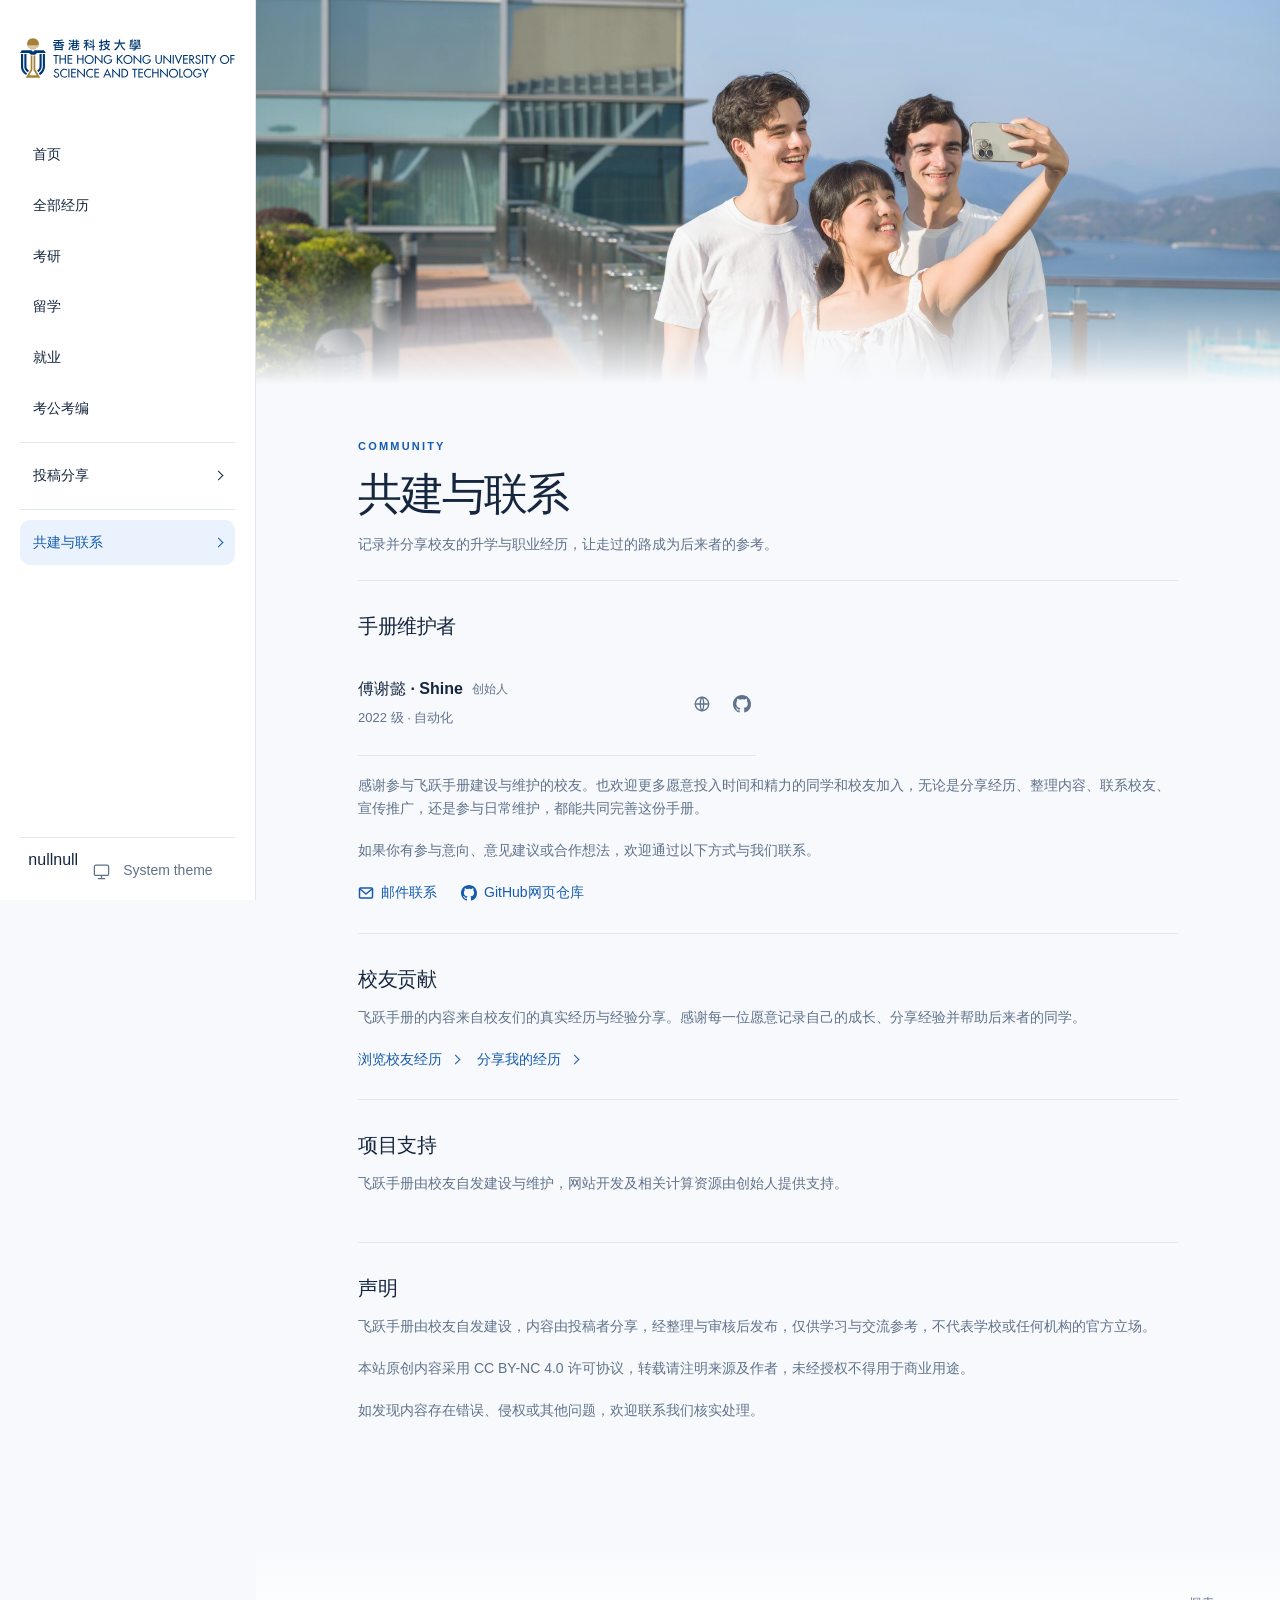
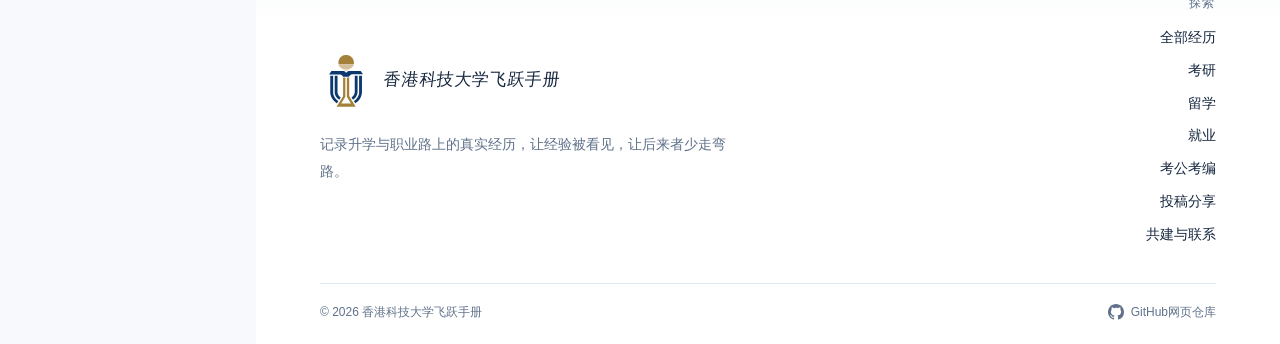
==== commit f9f796b3: "Add English and Traditional Chinese UI while preserving original submissions" ====
--- a/community.html
+++ b/community.html
@@ -14,6 +14,7 @@
 <link rel="preload" as="image" href="./assets/images/hkust-campus.jpg">
 
 <link rel="stylesheet" href="./assets/css/site.css">
+<script defer src="./assets/js/i18n.js"></script>
 <script defer src="./assets/js/site.js"></script>
 
 
@@ -39,9 +40,6 @@
 <h2 id="members-heading">手册维护者</h2>
 <div class="community-people">
 <div class="community-person"><div class="community-person-info"><h3 class="community-person-name">傅谢懿 · Shine<span class="community-role">创始人</span></h3><p>2022 级 · 自动化</p></div><div class="community-person-links"><a href="https://www.futseyi.com/" target="_blank" rel="noopener noreferrer" aria-label="傅谢懿 · Shine的个人网页" title="个人网页"><svg viewBox="0 0 24 24" fill="none" stroke="currentColor" stroke-width="1.7" stroke-linecap="round" stroke-linejoin="round" aria-hidden="true"><circle cx="12" cy="12" r="9"/><path d="M3 12h18M12 3c3 3 3 15 0 18M12 3c-3 3-3 15 0 18"/></svg></a><a href="https://github.com/FuTseYi" target="_blank" rel="noopener noreferrer" aria-label="傅谢懿 · Shine的 GitHub" title="GitHub"><svg viewBox="0 0 16 16" fill="currentColor" aria-hidden="true"><path d="M8 0C3.58 0 0 3.58 0 8c0 3.54 2.29 6.53 5.47 7.59.4.07.55-.17.55-.38 0-.19-.01-.82-.01-1.49-2.01.37-2.53-.49-2.69-.94-.09-.23-.48-.94-.82-1.13-.28-.15-.68-.52-.01-.53.63-.01 1.08.58 1.23.82.72 1.21 1.87.87 2.33.66.07-.52.28-.87.51-1.07-1.78-.2-3.64-.89-3.64-3.95 0-.87.31-1.59.82-2.15-.08-.2-.36-1.02.08-2.12 0 0 .67-.21 2.2.82a7.65 7.65 0 0 1 2-.27c.68 0 1.36.09 2 .27 1.53-1.04 2.2-.82 2.2-.82.44 1.1.16 1.92.08 2.12.51.56.82 1.27.82 2.15 0 3.07-1.87 3.75-3.65 3.95.29.25.54.73.54 1.48 0 1.07-.01 1.93-.01 2.2 0 .21.15.46.55.38A8.01 8.01 0 0 0 16 8c0-4.42-3.58-8-8-8"/></svg></a></div></div>
-<div class="community-person"><div class="community-person-info"><h3 class="community-person-name">何之洲 · Cassius</h3><p>2021 级 · 计算机科学与技术</p></div><div class="community-person-links"><a href="https://blog.cassdev.com/" target="_blank" rel="noopener noreferrer" aria-label="何之洲 · Cassius的个人网页" title="个人网页"><svg viewBox="0 0 24 24" fill="none" stroke="currentColor" stroke-width="1.7" stroke-linecap="round" stroke-linejoin="round" aria-hidden="true"><circle cx="12" cy="12" r="9"/><path d="M3 12h18M12 3c3 3 3 15 0 18M12 3c-3 3-3 15 0 18"/></svg></a><a href="https://github.com/Cassius0924" target="_blank" rel="noopener noreferrer" aria-label="何之洲 · Cassius的 GitHub" title="GitHub"><svg viewBox="0 0 16 16" fill="currentColor" aria-hidden="true"><path d="M8 0C3.58 0 0 3.58 0 8c0 3.54 2.29 6.53 5.47 7.59.4.07.55-.17.55-.38 0-.19-.01-.82-.01-1.49-2.01.37-2.53-.49-2.69-.94-.09-.23-.48-.94-.82-1.13-.28-.15-.68-.52-.01-.53.63-.01 1.08.58 1.23.82.72 1.21 1.87.87 2.33.66.07-.52.28-.87.51-1.07-1.78-.2-3.64-.89-3.64-3.95 0-.87.31-1.59.82-2.15-.08-.2-.36-1.02.08-2.12 0 0 .67-.21 2.2.82a7.65 7.65 0 0 1 2-.27c.68 0 1.36.09 2 .27 1.53-1.04 2.2-.82 2.2-.82.44 1.1.16 1.92.08 2.12.51.56.82 1.27.82 2.15 0 3.07-1.87 3.75-3.65 3.95.29.25.54.73.54 1.48 0 1.07-.01 1.93-.01 2.2 0 .21.15.46.55.38A8.01 8.01 0 0 0 16 8c0-4.42-3.58-8-8-8"/></svg></a></div></div>
-<div class="community-person"><div class="community-person-info"><h3 class="community-person-name">蔡明思 · karicms</h3><p>2022 级 · 物联网工程</p></div><div class="community-person-links"><a href="https://karicms.github.io/" target="_blank" rel="noopener noreferrer" aria-label="蔡明思 · karicms的个人网页" title="个人网页"><svg viewBox="0 0 24 24" fill="none" stroke="currentColor" stroke-width="1.7" stroke-linecap="round" stroke-linejoin="round" aria-hidden="true"><circle cx="12" cy="12" r="9"/><path d="M3 12h18M12 3c3 3 3 15 0 18M12 3c-3 3-3 15 0 18"/></svg></a><a href="https://github.com/karicms" target="_blank" rel="noopener noreferrer" aria-label="蔡明思 · karicms的 GitHub" title="GitHub"><svg viewBox="0 0 16 16" fill="currentColor" aria-hidden="true"><path d="M8 0C3.58 0 0 3.58 0 8c0 3.54 2.29 6.53 5.47 7.59.4.07.55-.17.55-.38 0-.19-.01-.82-.01-1.49-2.01.37-2.53-.49-2.69-.94-.09-.23-.48-.94-.82-1.13-.28-.15-.68-.52-.01-.53.63-.01 1.08.58 1.23.82.72 1.21 1.87.87 2.33.66.07-.52.28-.87.51-1.07-1.78-.2-3.64-.89-3.64-3.95 0-.87.31-1.59.82-2.15-.08-.2-.36-1.02.08-2.12 0 0 .67-.21 2.2.82a7.65 7.65 0 0 1 2-.27c.68 0 1.36.09 2 .27 1.53-1.04 2.2-.82 2.2-.82.44 1.1.16 1.92.08 2.12.51.56.82 1.27.82 2.15 0 3.07-1.87 3.75-3.65 3.95.29.25.54.73.54 1.48 0 1.07-.01 1.93-.01 2.2 0 .21.15.46.55.38A8.01 8.01 0 0 0 16 8c0-4.42-3.58-8-8-8"/></svg></a></div></div>
-<div class="community-person"><div class="community-person-info"><h3 class="community-person-name">孙涛 · HSTKwow</h3><p>2022 级 · 物联网工程</p></div><div class="community-person-links"><a href="https://hstkwow.top/" target="_blank" rel="noopener noreferrer" aria-label="孙涛 · HSTKwow的个人网页" title="个人网页"><svg viewBox="0 0 24 24" fill="none" stroke="currentColor" stroke-width="1.7" stroke-linecap="round" stroke-linejoin="round" aria-hidden="true"><circle cx="12" cy="12" r="9"/><path d="M3 12h18M12 3c3 3 3 15 0 18M12 3c-3 3-3 15 0 18"/></svg></a><a href="https://github.com/hstkwow" target="_blank" rel="noopener noreferrer" aria-label="孙涛 · HSTKwow的 GitHub" title="GitHub"><svg viewBox="0 0 16 16" fill="currentColor" aria-hidden="true"><path d="M8 0C3.58 0 0 3.58 0 8c0 3.54 2.29 6.53 5.47 7.59.4.07.55-.17.55-.38 0-.19-.01-.82-.01-1.49-2.01.37-2.53-.49-2.69-.94-.09-.23-.48-.94-.82-1.13-.28-.15-.68-.52-.01-.53.63-.01 1.08.58 1.23.82.72 1.21 1.87.87 2.33.66.07-.52.28-.87.51-1.07-1.78-.2-3.64-.89-3.64-3.95 0-.87.31-1.59.82-2.15-.08-.2-.36-1.02.08-2.12 0 0 .67-.21 2.2.82a7.65 7.65 0 0 1 2-.27c.68 0 1.36.09 2 .27 1.53-1.04 2.2-.82 2.2-.82.44 1.1.16 1.92.08 2.12.51.56.82.73.82 2.15 0 3.07-1.87 3.75-3.65 3.95.29.25.54.73.54 1.48 0 1.07-.01 1.93-.01 2.2 0 .21.15.46.55.38A8.01 8.01 0 0 0 16 8c0-4.42-3.58-8-8-8"/></svg></a></div></div>
 </div>
 <p>感谢参与飞跃手册建设与维护的校友。也欢迎更多愿意投入时间和精力的同学和校友加入，无论是分享经历、整理内容、联系校友、宣传推广，还是参与日常维护，都能共同完善这份手册。</p><p>如果你有参与意向、意见建议或合作想法，欢迎通过以下方式与我们联系。</p><div class="community-contact"><a class="footer-github" href="mailto:hello@futseyi.com"><svg viewBox="0 0 16 16" fill="none" stroke="currentColor" stroke-width="1.5" stroke-linejoin="round" aria-hidden="true" focusable="false"><rect x="1.5" y="3" width="13" height="10" rx="1"/><path d="m2 4 6 5 6-5"/></svg><span>邮件联系</span></a><a class="footer-github" href="https://github.com/HKUST-Feiyue/HKUST-Feiyue" target="_blank" rel="noopener noreferrer"><svg viewBox="0 0 16 16" fill="currentColor" aria-hidden="true" focusable="false"><path d="M8 0C3.58 0 0 3.58 0 8c0 3.54 2.29 6.53 5.47 7.59.4.07.55-.17.55-.38 0-.19-.01-.82-.01-1.49-2.01.37-2.53-.49-2.69-.94-.09-.23-.48-.94-.82-1.13-.28-.15-.68-.52-.01-.53.63-.01 1.08.58 1.23.82.72 1.21 1.87.87 2.33.66.07-.52.28-.87.51-1.07-1.78-.2-3.64-.89-3.64-3.95 0-.87.31-1.59.82-2.15-.08-.2-.36-1.02.08-2.12 0 0 .67-.21 2.2.82a7.65 7.65 0 0 1 2-.27c.68 0 1.36.09 2 .27 1.53-1.04 2.2-.82 2.2-.82.44 1.1.16 1.92.08 2.12.51.56.82 1.27.82 2.15 0 3.07-1.87 3.75-3.65 3.95.29.25.54.73.54 1.48 0 1.07-.01 1.93-.01 2.2 0 .21.15.46.55.38A8.01 8.01 0 0 0 16 8c0-4.42-3.58-8-8-8"/></svg><span>GitHub网页仓库</span></a></div></section>
 <section class="community-section" aria-labelledby="alumni-heading"><h2 id="alumni-heading">校友贡献</h2><p>飞跃手册的内容来自校友们的真实经历与经验分享。感谢每一位愿意记录自己的成长、分享经验并帮助后来者的同学。</p><div class="community-links"><a href="./?view=all">浏览校友经历 <span class="link-arrow" aria-hidden="true"></span></a><a href="./submit.html">分享我的经历 <span class="link-arrow" aria-hidden="true"></span></a></div></section>
--- a/assets/css/site.css
+++ b/assets/css/site.css
@@ -196,6 +196,7 @@
 
 .section-heading {
   display: flex;
+  flex-wrap: wrap;
   justify-content: space-between;
   align-items: end;
   gap: 20px;
@@ -211,6 +212,8 @@
 
 .section-actions {
   display: flex;
+  margin-left: auto;
+  max-width: 100%;
   flex-direction: column;
   align-items: flex-end;
   gap: 8px;
@@ -1443,6 +1446,24 @@
   object-fit: contain;
 }
 
+.language-toggle {
+  flex: none;
+  border: 1px solid var(--line);
+  border-radius: 999px;
+  padding: 6px 12px;
+  background: transparent;
+  color: var(--text);
+  font-size: 14px;
+}
+
+.topbar .language-toggle {
+  width: auto;
+}
+
+[data-theme=dark] :is(.brand-logo, .mobile-brand-logo, .footer-logo) {
+  filter: brightness(0) invert(1);
+}
+
 .campus-banner {
   flex: none;
   height: clamp(270px,30vw,440px);
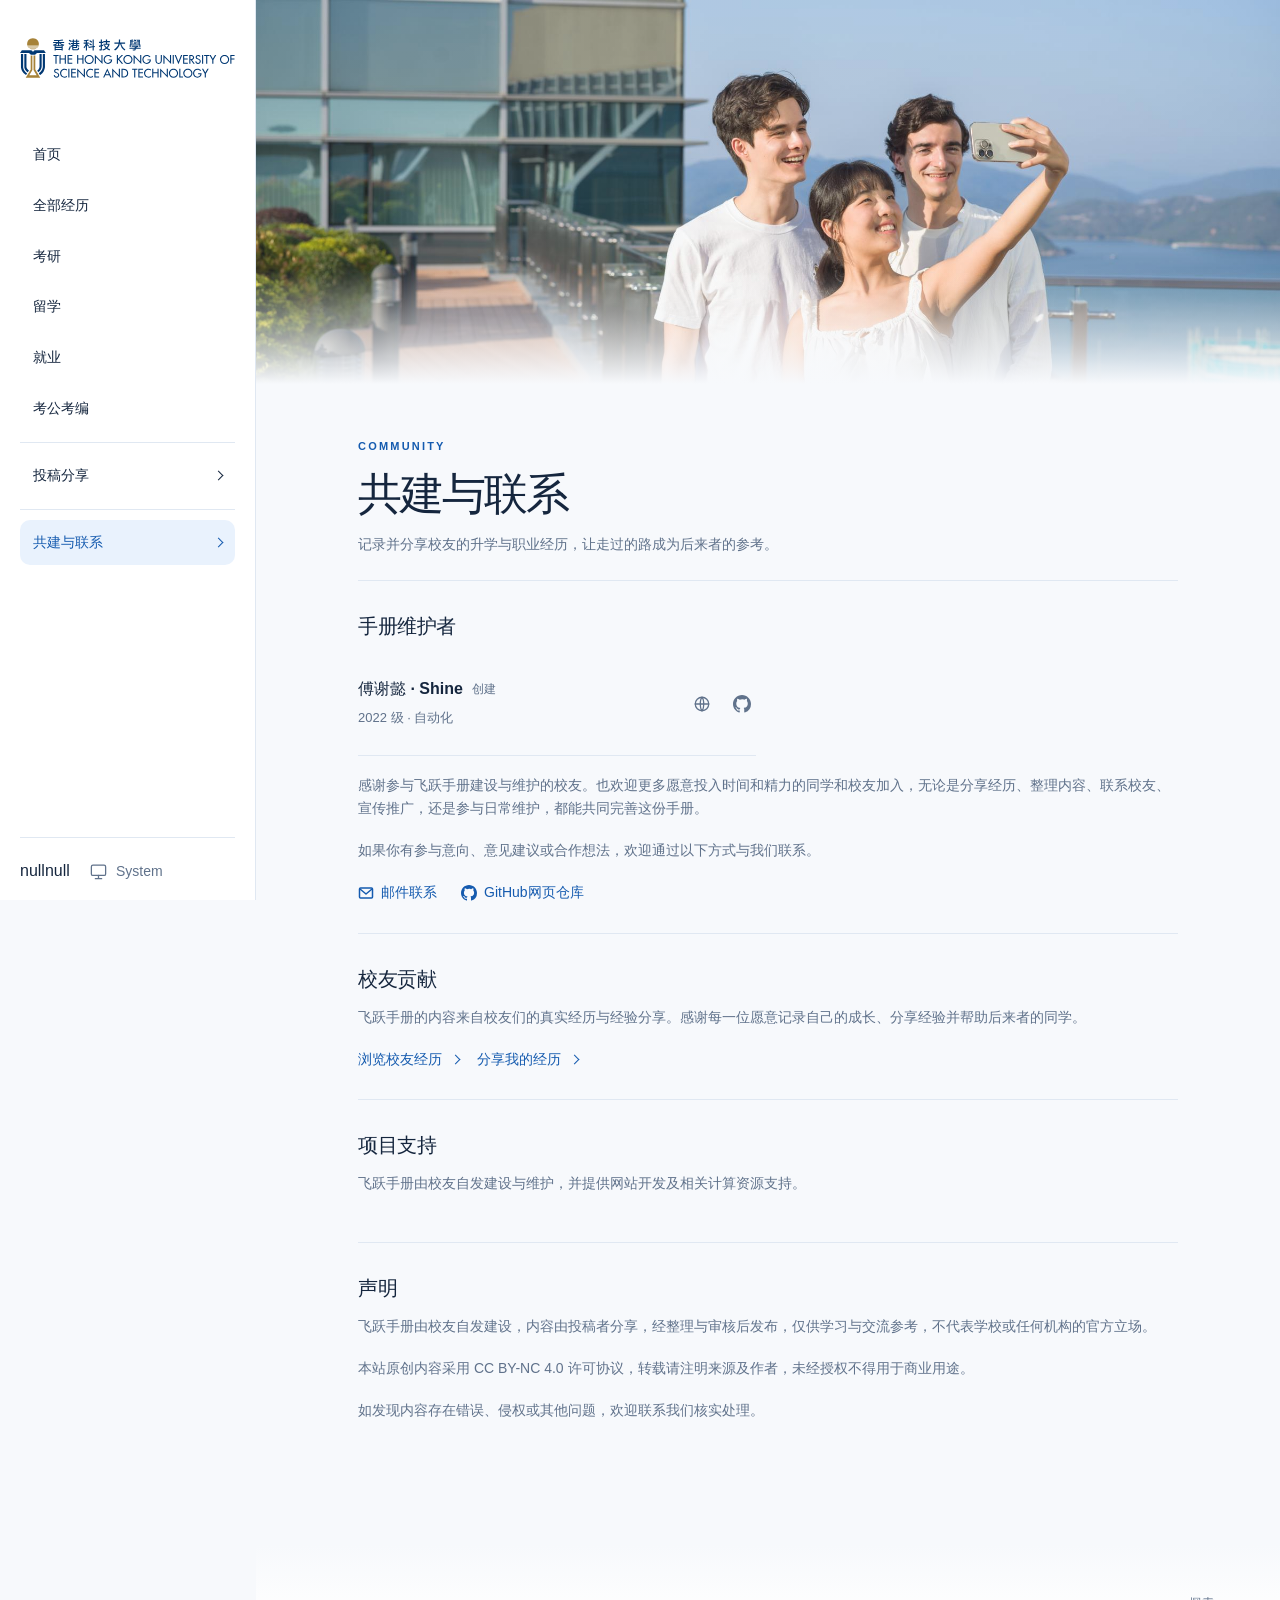
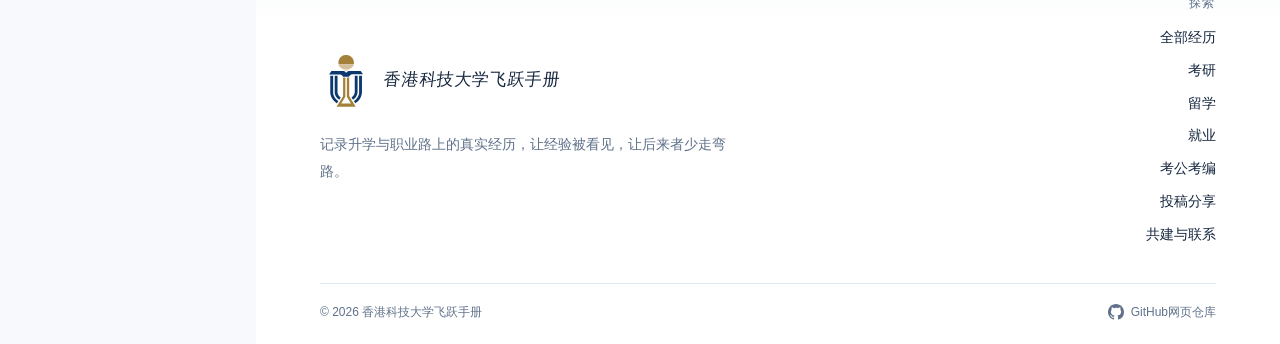
==== commit 830ad862: "Fix bilingual typography and responsive language controls" ====
--- a/community.html
+++ b/community.html
@@ -39,11 +39,11 @@
 <section class="community-section" aria-labelledby="members-heading">
 <h2 id="members-heading">手册维护者</h2>
 <div class="community-people">
-<div class="community-person"><div class="community-person-info"><h3 class="community-person-name">傅谢懿 · Shine<span class="community-role">创始人</span></h3><p>2022 级 · 自动化</p></div><div class="community-person-links"><a href="https://www.futseyi.com/" target="_blank" rel="noopener noreferrer" aria-label="傅谢懿 · Shine的个人网页" title="个人网页"><svg viewBox="0 0 24 24" fill="none" stroke="currentColor" stroke-width="1.7" stroke-linecap="round" stroke-linejoin="round" aria-hidden="true"><circle cx="12" cy="12" r="9"/><path d="M3 12h18M12 3c3 3 3 15 0 18M12 3c-3 3-3 15 0 18"/></svg></a><a href="https://github.com/FuTseYi" target="_blank" rel="noopener noreferrer" aria-label="傅谢懿 · Shine的 GitHub" title="GitHub"><svg viewBox="0 0 16 16" fill="currentColor" aria-hidden="true"><path d="M8 0C3.58 0 0 3.58 0 8c0 3.54 2.29 6.53 5.47 7.59.4.07.55-.17.55-.38 0-.19-.01-.82-.01-1.49-2.01.37-2.53-.49-2.69-.94-.09-.23-.48-.94-.82-1.13-.28-.15-.68-.52-.01-.53.63-.01 1.08.58 1.23.82.72 1.21 1.87.87 2.33.66.07-.52.28-.87.51-1.07-1.78-.2-3.64-.89-3.64-3.95 0-.87.31-1.59.82-2.15-.08-.2-.36-1.02.08-2.12 0 0 .67-.21 2.2.82a7.65 7.65 0 0 1 2-.27c.68 0 1.36.09 2 .27 1.53-1.04 2.2-.82 2.2-.82.44 1.1.16 1.92.08 2.12.51.56.82 1.27.82 2.15 0 3.07-1.87 3.75-3.65 3.95.29.25.54.73.54 1.48 0 1.07-.01 1.93-.01 2.2 0 .21.15.46.55.38A8.01 8.01 0 0 0 16 8c0-4.42-3.58-8-8-8"/></svg></a></div></div>
+<div class="community-person"><div class="community-person-info"><h3 class="community-person-name">傅谢懿 · Shine<span class="community-role">创建</span></h3><p>2022 级 · 自动化</p></div><div class="community-person-links"><a href="https://www.futseyi.com/" target="_blank" rel="noopener noreferrer" aria-label="傅谢懿 · Shine的个人网页" title="个人网页"><svg viewBox="0 0 24 24" fill="none" stroke="currentColor" stroke-width="1.7" stroke-linecap="round" stroke-linejoin="round" aria-hidden="true"><circle cx="12" cy="12" r="9"/><path d="M3 12h18M12 3c3 3 3 15 0 18M12 3c-3 3-3 15 0 18"/></svg></a><a href="https://github.com/FuTseYi" target="_blank" rel="noopener noreferrer" aria-label="傅谢懿 · Shine的 GitHub" title="GitHub"><svg viewBox="0 0 16 16" fill="currentColor" aria-hidden="true"><path d="M8 0C3.58 0 0 3.58 0 8c0 3.54 2.29 6.53 5.47 7.59.4.07.55-.17.55-.38 0-.19-.01-.82-.01-1.49-2.01.37-2.53-.49-2.69-.94-.09-.23-.48-.94-.82-1.13-.28-.15-.68-.52-.01-.53.63-.01 1.08.58 1.23.82.72 1.21 1.87.87 2.33.66.07-.52.28-.87.51-1.07-1.78-.2-3.64-.89-3.64-3.95 0-.87.31-1.59.82-2.15-.08-.2-.36-1.02.08-2.12 0 0 .67-.21 2.2.82a7.65 7.65 0 0 1 2-.27c.68 0 1.36.09 2 .27 1.53-1.04 2.2-.82 2.2-.82.44 1.1.16 1.92.08 2.12.51.56.82 1.27.82 2.15 0 3.07-1.87 3.75-3.65 3.95.29.25.54.73.54 1.48 0 1.07-.01 1.93-.01 2.2 0 .21.15.46.55.38A8.01 8.01 0 0 0 16 8c0-4.42-3.58-8-8-8"/></svg></a></div></div>
 </div>
 <p>感谢参与飞跃手册建设与维护的校友。也欢迎更多愿意投入时间和精力的同学和校友加入，无论是分享经历、整理内容、联系校友、宣传推广，还是参与日常维护，都能共同完善这份手册。</p><p>如果你有参与意向、意见建议或合作想法，欢迎通过以下方式与我们联系。</p><div class="community-contact"><a class="footer-github" href="mailto:hello@futseyi.com"><svg viewBox="0 0 16 16" fill="none" stroke="currentColor" stroke-width="1.5" stroke-linejoin="round" aria-hidden="true" focusable="false"><rect x="1.5" y="3" width="13" height="10" rx="1"/><path d="m2 4 6 5 6-5"/></svg><span>邮件联系</span></a><a class="footer-github" href="https://github.com/HKUST-Feiyue/HKUST-Feiyue" target="_blank" rel="noopener noreferrer"><svg viewBox="0 0 16 16" fill="currentColor" aria-hidden="true" focusable="false"><path d="M8 0C3.58 0 0 3.58 0 8c0 3.54 2.29 6.53 5.47 7.59.4.07.55-.17.55-.38 0-.19-.01-.82-.01-1.49-2.01.37-2.53-.49-2.69-.94-.09-.23-.48-.94-.82-1.13-.28-.15-.68-.52-.01-.53.63-.01 1.08.58 1.23.82.72 1.21 1.87.87 2.33.66.07-.52.28-.87.51-1.07-1.78-.2-3.64-.89-3.64-3.95 0-.87.31-1.59.82-2.15-.08-.2-.36-1.02.08-2.12 0 0 .67-.21 2.2.82a7.65 7.65 0 0 1 2-.27c.68 0 1.36.09 2 .27 1.53-1.04 2.2-.82 2.2-.82.44 1.1.16 1.92.08 2.12.51.56.82 1.27.82 2.15 0 3.07-1.87 3.75-3.65 3.95.29.25.54.73.54 1.48 0 1.07-.01 1.93-.01 2.2 0 .21.15.46.55.38A8.01 8.01 0 0 0 16 8c0-4.42-3.58-8-8-8"/></svg><span>GitHub网页仓库</span></a></div></section>
 <section class="community-section" aria-labelledby="alumni-heading"><h2 id="alumni-heading">校友贡献</h2><p>飞跃手册的内容来自校友们的真实经历与经验分享。感谢每一位愿意记录自己的成长、分享经验并帮助后来者的同学。</p><div class="community-links"><a href="./?view=all">浏览校友经历 <span class="link-arrow" aria-hidden="true"></span></a><a href="./submit.html">分享我的经历 <span class="link-arrow" aria-hidden="true"></span></a></div></section>
-<section class="community-section" aria-labelledby="support-heading"><h2 id="support-heading">项目支持</h2><p>飞跃手册由校友自发建设与维护，网站开发及相关计算资源由创始人提供支持。</p></section>
+<section class="community-section" aria-labelledby="support-heading"><h2 id="support-heading">项目支持</h2><p>飞跃手册由校友自发建设与维护，并提供网站开发及相关计算资源支持。</p></section>
 <section class="community-section community-statement" aria-labelledby="statement-heading"><h2 id="statement-heading">声明</h2><p>飞跃手册由校友自发建设，内容由投稿者分享，经整理与审核后发布，仅供学习与交流参考，不代表学校或任何机构的官方立场。</p><p>本站原创内容采用 <a href="https://creativecommons.org/licenses/by-nc/4.0/" target="_blank" rel="noopener noreferrer">CC BY-NC 4.0</a> 许可协议，转载请注明来源及作者，未经授权不得用于商业用途。</p><p>如发现内容存在错误、侵权或其他问题，欢迎联系我们核实处理。</p></section>
 </div>
 </main>
--- a/assets/css/site.css
+++ b/assets/css/site.css
@@ -8,7 +8,8 @@
   --accent: #155baf;
   --soft: #e9f2fd;
   --sidebar: 256px;
-  font-family: Inter,-apple-system,BlinkMacSystemFont,"Segoe UI","PingFang SC","Microsoft YaHei",sans-serif;
+  font-family: Inter,-apple-system,BlinkMacSystemFont,"Segoe UI","PingFang TC","Microsoft JhengHei","PingFang SC","Microsoft YaHei",sans-serif;
+  --serif: Georgia,"Noto Serif TC","Source Han Serif TC","Songti TC","PMingLiU",serif;
   font-synthesis: none;
   --banner-tint: linear-gradient(110deg,rgba(246,250,255,.12),rgba(246,250,255,.08));
 }
@@ -114,7 +115,8 @@
 
 .sidebar-bottom {
   display: flex;
-  justify-content: center;
+  align-items: center;
+  justify-content: flex-start;
   margin-top: auto;
   padding-top: 8px;
   border-top: 1px solid var(--line);
@@ -166,7 +168,7 @@
   letter-spacing: -.045em;
   line-height: 1.27;
   font-weight: 500;
-  font-family: Georgia,"Songti SC",serif;
+  font-family: var(--serif);
   font-size: clamp(30px,3.6vw,44px);
   margin: 10px 0;
 }
@@ -204,7 +206,7 @@
 }
 
 .section-heading h2 {
-  font-family: Georgia,"Songti SC",serif;
+  font-family: var(--serif);
   font-size: 30px;
   font-weight: 500;
   margin: 8px 0 0;
@@ -595,7 +597,7 @@
 }
 
 .empty-state h3 {
-  font-family: Georgia,"Songti SC",serif;
+  font-family: var(--serif);
   font-size: 23px;
   font-weight: 500;
 }
@@ -846,7 +848,7 @@
 }
 
 .article-page h1 {
-  font-family: Georgia,"Songti SC",serif;
+  font-family: var(--serif);
   font-size: clamp(32px,4.2vw,52px);
   line-height: 1.3;
   letter-spacing: -.03em;
@@ -1103,7 +1105,7 @@
 }
 
 .archive-intro h1 {
-  font-family: Georgia,"Songti SC",serif;
+  font-family: var(--serif);
   font-size: clamp(32px,4vw,49px);
   font-weight: 500;
   line-height: 1.25;
@@ -1205,12 +1207,17 @@
 .sidebar-theme {
   display: flex;
   align-items: center;
-  gap: 12px;
-  width: max-content;
+  justify-content: center;
+  flex: none;
+  gap: 8px;
+  width: 112px;
+  white-space: nowrap;
   border: 1px solid transparent;
   background: transparent;
   color: var(--muted);
-  padding: 12px 13px;
+  height: 50px;
+  padding: 8px 13px;
+  line-height: 1.2;
   text-align: left;
   font-size: 14px;
   border-radius: 10px;
@@ -1243,7 +1250,7 @@
 }
 
 .home-intro h1 {
-  font-family: Georgia,"Songti SC",serif;
+  font-family: var(--serif);
   font-size: clamp(38px,5.3vw,68px);
   font-weight: 500;
   line-height: 1.3;
@@ -1448,16 +1455,27 @@
 
 .language-toggle {
   flex: none;
+  width: 96px;
+  height: 40px;
+  justify-content: center;
+  gap: 4px;
+  white-space: nowrap;
   border: 1px solid var(--line);
   border-radius: 999px;
-  padding: 6px 12px;
+  padding: 6px 8px;
   background: transparent;
   color: var(--text);
   font-size: 14px;
 }
 
-.topbar .language-toggle {
-  width: auto;
+.language-toggle span {
+  color: var(--muted);
+}
+
+:lang(en) .language-toggle [lang=en],
+:lang(zh-Hant) .language-toggle [lang=zh-Hant] {
+  color: var(--text);
+  font-weight: 700;
 }
 
 [data-theme=dark] :is(.brand-logo, .mobile-brand-logo, .footer-logo) {
@@ -1502,7 +1520,7 @@
 .page.is-home .home-intro h1 {
   position: relative;
   top: -140px;
-  font-family: "Noto Serif SC","Source Han Serif SC","Songti SC","SimSun",serif;
+  font-family: var(--serif);
   font-style: italic;
   transform: skewX(-7deg);
   transform-origin: left center;
@@ -1600,7 +1618,7 @@
 
 .footer-brand-name {
   display: inline-block;
-  font-family: "Noto Serif SC","Source Han Serif SC","Songti SC","SimSun",serif;
+  font-family: var(--serif);
   font-style: italic;
   transform: skewX(-7deg);
   font-size: 17px;
@@ -1608,6 +1626,11 @@
   letter-spacing: .035em;
 }
 
+:lang(zh-Hant) :is(.page.is-home .home-intro h1, .footer-brand-name) {
+  font-style: normal;
+  transform: none;
+}
+
 .footer-brand p {
   max-width: 420px;
   color: var(--muted);
@@ -1668,8 +1691,8 @@
   .search-open {
     width: 44px;
     height: 44px;
-    margin-left: auto;
-    margin-right: 8px;
+    flex: none;
+    margin: 0;
     justify-content: center;
     padding: 0;
     border: 0;
@@ -1707,6 +1730,7 @@
   display: flex;
   align-items: center;
   justify-content: space-between;
+  gap: 4px;
   height: var(--mobile-header-height);
   padding: 0 clamp(18px,4vw,28px);
   background: var(--surface);
@@ -1723,8 +1747,15 @@
   .mobile-brand {
   display: flex;
   align-items: center;
+  flex: 1;
   min-width: 0;
   min-height: 44px;
+  }
+
+  .topbar .language-toggle {
+  width: 80px;
+  margin-left: auto;
+  font-size: 13px;
   }
 
   .menu-button {
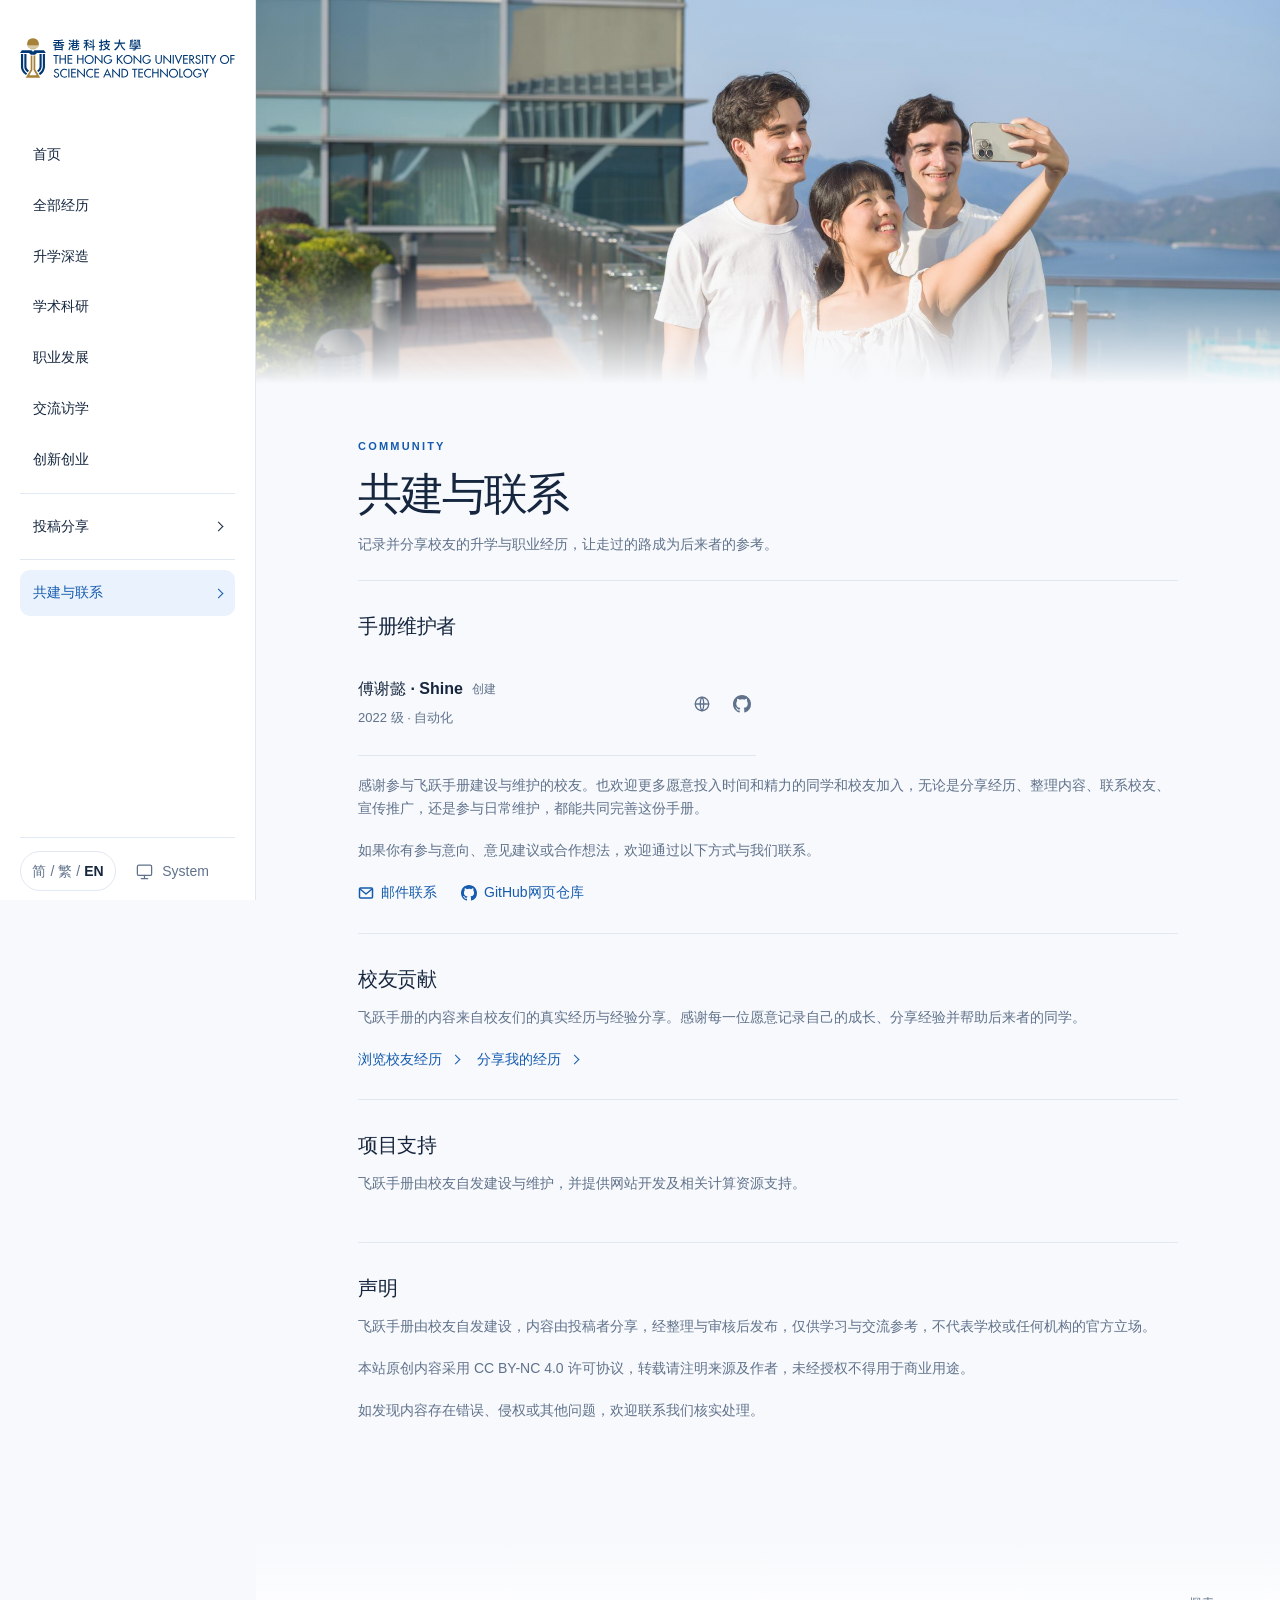
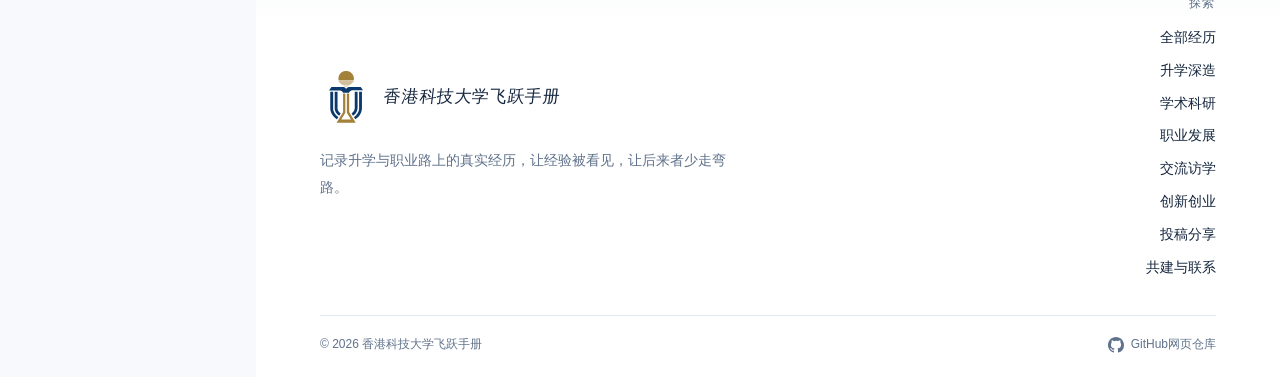
==== commit ec6782d5: "Refactor experiences around nine shared fields and five review categories" ====
--- a/community.html
+++ b/community.html
@@ -5,11 +5,6 @@
 <meta name="description" content="了解香港科技大学飞跃手册的共建校友与联系渠道。">
 <meta name="theme-color" content="#f7f9fc">
 <title>共建与联系 · HKUST Feiyue</title>
-<link rel="icon" href="./assets/icons/favicon.ico" sizes="any">
-<link rel="icon" href="./assets/icons/favicon.svg" type="image/svg+xml">
-<link rel="icon" href="./assets/icons/favicon-96x96.png" type="image/png" sizes="96x96">
-<link rel="apple-touch-icon" href="./assets/icons/apple-touch-icon.png">
-<link rel="manifest" href="./assets/icons/site.webmanifest">
 <script src="./assets/js/theme-init.js"></script>
 <link rel="preload" as="image" href="./assets/images/hkust-campus.jpg">
 
@@ -20,11 +15,16 @@
 
 
 <link rel="expect" href="#main" blocking="render">
+<link rel="icon" href="./assets/icons/favicon.ico" sizes="any">
+<link rel="icon" href="./assets/icons/favicon.svg" type="image/svg+xml">
+<link rel="icon" href="./assets/icons/favicon-96x96.png" type="image/png" sizes="96x96">
+<link rel="apple-touch-icon" href="./assets/icons/apple-touch-icon.png">
+<link rel="manifest" href="./assets/icons/site.webmanifest">
 </head>
 <body data-pagefind-ignore>
 <a class="skip-link" href="#main">跳转到正文</a>
 <div class="shell">
-<aside class="sidebar" id="sidebar" aria-label="侧边导航"><a class="brand" href="./" aria-label="香港科技大学飞跃手册首页"><img class="brand-logo" src="./assets/images/hkust-horizontal.svg" alt="" width="498" height="94"></a><nav class="nav" id="category-nav" aria-label="主导航"><a href="./" data-view="home">首页</a><a href="./?view=all" data-category="all">全部经历</a><a href="./?category=kaoyan" data-category="kaoyan" data-category-label="考研" data-category-description="备考、复试与录取经历">考研</a><a href="./?category=overseas" data-category="overseas" data-category-label="留学" data-category-description="选校、申请与海外求学">留学</a><a href="./?category=career" data-category="career" data-category-label="就业" data-category-description="实习、校招与职场起步">就业</a><a href="./?category=public" data-category="public" data-category-label="考公考编" data-category-description="备考、招录与面试经验">考公考编</a><a href="./submit.html" class="nav-contribute">投稿分享 <span class="link-arrow" aria-hidden="true"></span></a><a href="./community.html" class="nav-community" aria-current="page">共建与联系 <span class="link-arrow" aria-hidden="true"></span></a></nav><div class="sidebar-bottom"><button class="sidebar-theme" id="theme-toggle" type="button" data-mode="system" aria-label="当前为跟随系统，切换到浅色主题"><svg viewBox="0 0 24 24" fill="none" stroke="currentColor" stroke-width="1.6" stroke-linecap="round" stroke-linejoin="round" aria-hidden="true"><g data-theme-icon="system"><rect x="3" y="4" width="18" height="13" rx="2"/><path d="M8 21h8m-4-4v4"/></g><g data-theme-icon="light"><circle cx="12" cy="12" r="4"/><path d="M12 2v2m0 16v2M2 12h2m16 0h2M5 5l1.4 1.4m11.2 11.2L19 19M5 19l1.4-1.4M17.6 6.4 19 5"/></g><g data-theme-icon="dark"><path d="M20.5 14A8.5 8.5 0 0 1 10 3.5 8.5 8.5 0 1 0 20.5 14Z"/></g></svg><span id="theme-label">跟随系统</span></button></div></aside>
+<aside class="sidebar" id="sidebar" aria-label="侧边导航"><a class="brand" href="./" aria-label="香港科技大学飞跃手册首页"><img class="brand-logo" src="./assets/images/hkust-horizontal.svg" alt="" width="498" height="94"></a><nav class="nav" id="category-nav" aria-label="主导航"><a href="./" data-view="home">首页</a><a href="./?view=all" data-category="all">全部经历</a><a href="./?category=further-studies" data-category="further-studies" data-category-label="升学深造" data-category-description="升学准备与求学经历">升学深造</a><a href="./?category=research" data-category="research" data-category-label="学术科研" data-category-description="研究实践与学术探索">学术科研</a><a href="./?category=career" data-category="career" data-category-label="职业发展" data-category-description="实习、求职与职业成长">职业发展</a><a href="./?category=exchange" data-category="exchange" data-category-label="交流访学" data-category-description="交流项目与访学经历">交流访学</a><a href="./?category=entrepreneurship" data-category="entrepreneurship" data-category-label="创新创业" data-category-description="创业实践与项目探索">创新创业</a><a href="./submit.html" class="nav-contribute">投稿分享 <span class="link-arrow" aria-hidden="true"></span></a><a href="./community.html" class="nav-community" aria-current="page">共建与联系 <span class="link-arrow" aria-hidden="true"></span></a></nav><div class="sidebar-bottom"><button class="sidebar-theme language-toggle" type="button" aria-label="Switch to Traditional Chinese"><span lang="zh-CN">简</span><span aria-hidden="true">/</span><span lang="zh-Hant">繁</span><span aria-hidden="true">/</span><span lang="en">EN</span></button><button class="sidebar-theme" id="theme-toggle" type="button" data-mode="system" aria-label="当前为跟随系统，切换到浅色主题"><svg viewBox="0 0 24 24" fill="none" stroke="currentColor" stroke-width="1.6" stroke-linecap="round" stroke-linejoin="round" aria-hidden="true"><g data-theme-icon="system"><rect x="3" y="4" width="18" height="13" rx="2"/><path d="M8 21h8m-4-4v4"/></g><g data-theme-icon="light"><circle cx="12" cy="12" r="4"/><path d="M12 2v2m0 16v2M2 12h2m16 0h2M5 5l1.4 1.4m11.2 11.2L19 19M5 19l1.4-1.4M17.6 6.4 19 5"/></g><g data-theme-icon="dark"><path d="M20.5 14A8.5 8.5 0 0 1 10 3.5 8.5 8.5 0 1 0 20.5 14Z"/></g></svg><span id="theme-label">跟随系统</span></button></div></aside>
 
 <div class="page">
 <header class="topbar" aria-label="移动端导航栏">
@@ -54,11 +54,7 @@
 <a class="footer-brand-link" href="./"><img class="footer-logo" src="./assets/icons/favicon.svg" alt="" width="52" height="52"><span class="footer-brand-name">香港科技大学飞跃手册</span></a>
 <p>记录升学与职业路上的真实经历，让经验被看见，让后来者少走弯路。</p>
 </div>
-<div><h2 class="footer-title">探索</h2><nav class="footer-links" aria-label="页脚导航">
-<a href="./?view=all">全部经历</a>
-<a href="./?category=kaoyan">考研</a><a href="./?category=overseas">留学</a><a href="./?category=career">就业</a><a href="./?category=public">考公考编</a>
-<a href="./submit.html">投稿分享</a><a href="./community.html">共建与联系</a>
-</nav></div>
+<div><h2 class="footer-title">探索</h2><nav class="footer-links" aria-label="页脚导航"><a href="./?view=all">全部经历</a><a href="./?category=further-studies">升学深造</a><a href="./?category=research">学术科研</a><a href="./?category=career">职业发展</a><a href="./?category=exchange">交流访学</a><a href="./?category=entrepreneurship">创新创业</a><a href="./submit.html">投稿分享</a><a href="./community.html">共建与联系</a></nav></div>
 </div>
 <div class="footer-bottom"><a class="footer-copyright" href="./community.html">© 2026 香港科技大学飞跃手册</a><a class="footer-github" href="https://github.com/HKUST-Feiyue/HKUST-Feiyue" target="_blank" rel="noopener noreferrer"><svg viewBox="0 0 16 16" fill="currentColor" aria-hidden="true" focusable="false"><path d="M8 0C3.58 0 0 3.58 0 8c0 3.54 2.29 6.53 5.47 7.59.4.07.55-.17.55-.38 0-.19-.01-.82-.01-1.49-2.01.37-2.53-.49-2.69-.94-.09-.23-.48-.94-.82-1.13-.28-.15-.68-.52-.01-.53.63-.01 1.08.58 1.23.82.72 1.21 1.87.87 2.33.66.07-.52.28-.87.51-1.07-1.78-.2-3.64-.89-3.64-3.95 0-.87.31-1.59.82-2.15-.08-.2-.36-1.02.08-2.12 0 0 .67-.21 2.2.82a7.65 7.65 0 0 1 2-.27c.68 0 1.36.09 2 .27 1.53-1.04 2.2-.82 2.2-.82.44 1.1.16 1.92.08 2.12.51.56.82 1.27.82 2.15 0 3.07-1.87 3.75-3.65 3.95.29.25.54.73.54 1.48 0 1.07-.01 1.93-.01 2.2 0 .21.15.46.55.38A8.01 8.01 0 0 0 16 8c0-4.42-3.58-8-8-8"/></svg><span>GitHub网页仓库</span></a></div>
 </div>
--- a/assets/css/site.css
+++ b/assets/css/site.css
@@ -217,6 +217,7 @@
   margin-left: auto;
   max-width: 100%;
   flex-direction: column;
+  flex-wrap: wrap;
   align-items: flex-end;
   gap: 8px;
 }
@@ -1155,7 +1156,88 @@
 .community-links a, .community-contact a { color: var(--accent); font-size: 14px; }
 .community-links a:hover, .community-contact a:hover { text-decoration: underline; text-underline-offset: 3px; }
 .community-contact { display: flex; gap: 14px 24px; align-items: center; flex-wrap: wrap; }
+.attribute-filters {
+  display:flex;
+  flex-wrap:wrap;
+  gap:12px;
+  align-items:end;
+}
+
+.attribute-filters>label, .attribute-filters .year-select {
+  display:flex;
+  flex-direction:column;
+  gap:4px;
+}
+
+.attribute-filters select {
+  max-width:100%;
+  padding:9px 12px;
+  border:1px solid var(--line);
+  border-radius:8px;
+  background:var(--surface);
+  color:var(--text);
+}
+
+.contact-fields {
+  border:0;
+  padding:0;
+  min-width:0;
+}
+
+.contact-fields legend {
+  font-weight:600;
+  margin-bottom:12px;
+}
+
+.contact-row {
+  display:grid;
+  grid-template-columns:minmax(0,1fr) minmax(0,2fr) auto;
+  gap:10px;
+  align-items:end;
+  margin-bottom:12px;
+}
+
+.contact-row label {
+  min-width:0;
+}
+
+.contact-row input {
+  width:100%;
+  min-width:0;
+}
+
+.article-field {
+  margin:8px 0;
+  color:var(--muted);
+}
+
+.article-item time,.article-page>time {
+  margin-right: 12px;
+  color:var(--muted);
+  font-size:.85rem;
+}
+
+.copy-contact {
+  margin-left:8px;
+}
+
+.article-contact p {
+  overflow-wrap:anywhere;
+}
+
+
 @media(max-width:580px) {
+  .contact-row {
+    grid-template-columns: minmax(0,1fr) minmax(0,2fr);
+  }
+  .contact-row>button {
+    grid-column: 1/-1;
+    justify-self: start;
+  }
+  .attribute-filters {
+    width: 100%;
+  }
+
   .community-content { margin-bottom: 42px; }
   .community-people { grid-template-columns: 1fr; }
   .community-person { gap: 12px; }
@@ -1473,6 +1555,7 @@
 }
 
 :lang(en) .language-toggle [lang=en],
+:lang(zh-CN) .language-toggle [lang=zh-CN],
 :lang(zh-Hant) .language-toggle [lang=zh-Hant] {
   color: var(--text);
   font-weight: 700;
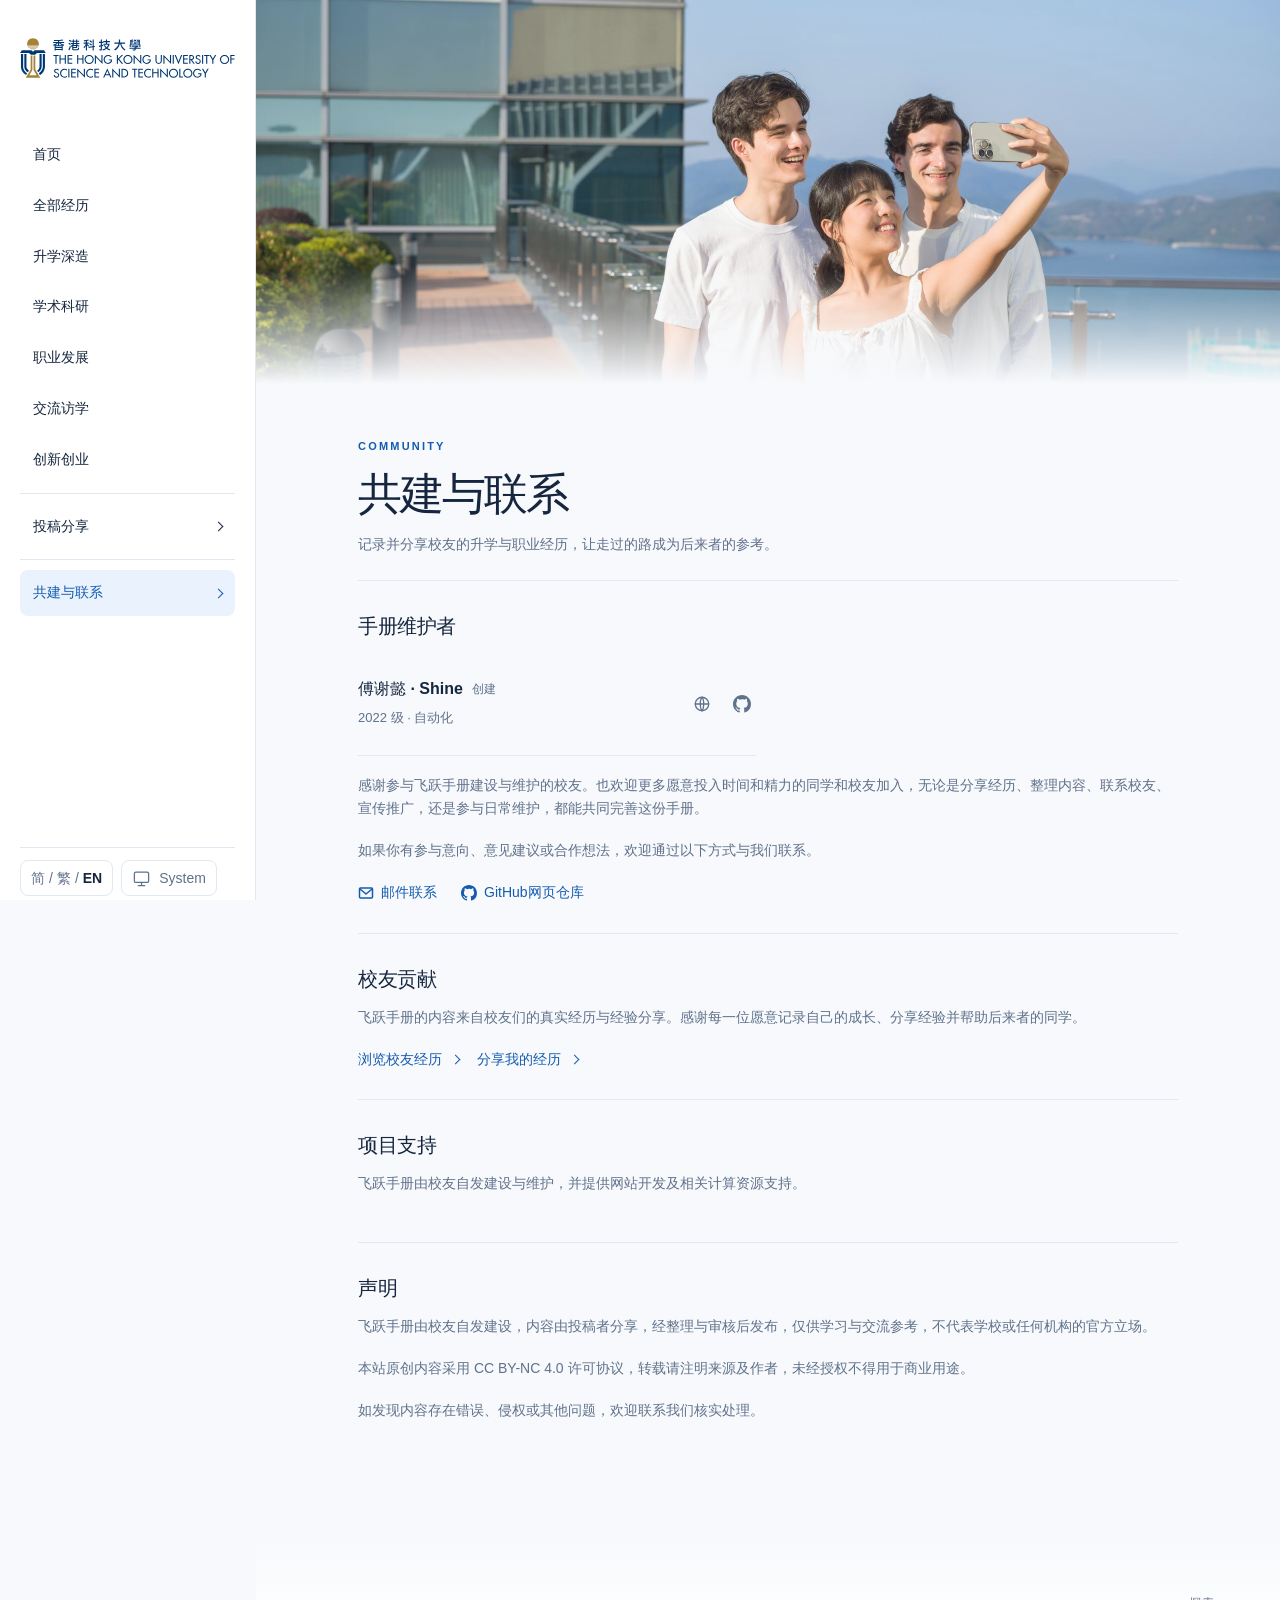
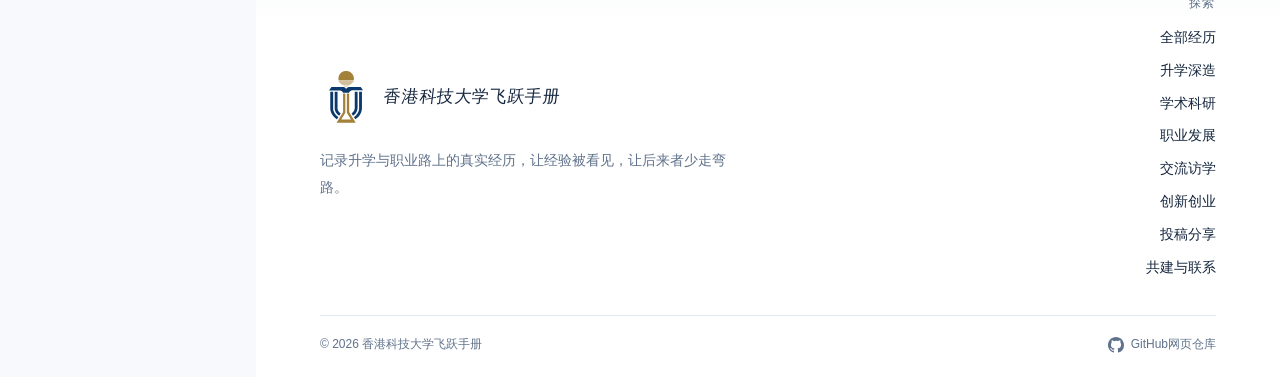
==== commit 6862f28e: "Unify compact controls and accessible select panels" ====
--- a/community.html
+++ b/community.html
@@ -10,6 +10,7 @@
 
 <link rel="stylesheet" href="./assets/css/site.css">
 <script defer src="./assets/js/i18n.js"></script>
+<script defer src="./assets/js/select.js"></script>
 <script defer src="./assets/js/site.js"></script>
 
 
--- a/assets/css/site.css
+++ b/assets/css/site.css
@@ -1,5 +1,7 @@
 :root {
   color-scheme: light;
+  --control-radius: 8px;
+  --control-height: 44px;
   --bg: #f7f9fc;
   --surface: #fff;
   --text: #15263e;
@@ -99,7 +101,7 @@
 .nav a {
   display: block;
   padding: 11px 13px;
-  border-radius: 10px;
+  border-radius: var(--control-radius);
   font-size: 14px;
   transition: background .2s;
 }
@@ -118,7 +120,8 @@
   align-items: center;
   justify-content: flex-start;
   margin-top: auto;
-  padding-top: 8px;
+  padding-top: 12px;
+  gap: 8px;
   border-top: 1px solid var(--line);
 }
 
@@ -233,7 +236,7 @@
   border: 1px solid var(--line);
   background: var(--surface);
   color: var(--text);
-  border-radius: 9px;
+  border-radius: var(--control-radius);
   padding: 12px 14px;
   outline: none;
 }
@@ -283,7 +286,7 @@
   margin: 0;
   padding: 0;
   border: 1px solid color-mix(in srgb, var(--text) 10%, transparent);
-  border-radius: 14px;
+  border-radius: var(--control-radius);
   background: var(--surface);
   color: var(--text);
   box-shadow: 0 16px 48px rgba(18,19,23,.14);
@@ -345,7 +348,7 @@
   height: 36px;
   flex: none;
   border: 0;
-  border-radius: 7px;
+  border-radius: var(--control-radius);
   background: transparent;
   color: var(--muted);
   font: 24px/1 system-ui,-apple-system,BlinkMacSystemFont,"Segoe UI",sans-serif;
@@ -467,106 +470,140 @@
 }
 
 .year-select {
+  min-width: 0;
+}
+
+.select-control {
   position: relative;
-  display: inline-flex;
-  flex: none;
-  width: max-content;
   min-width: 0;
 }
 
-.year-select select {
-  appearance: none;
-  -webkit-appearance: none;
-  width: auto;
-  max-width: none;
-  padding: 10px 35px 10px 13px;
-  cursor: pointer;
-  font-size: 14px;
-  font-weight: 550;
-  border-radius: 9px;
-}
-
-.year-select>svg {
-  display: none;
-}
-
-.year-select.has-popover select {
-  display: none;
-}
-
-.year-trigger {
-  display: inline-flex;
+.select-control .select-native {
+  position: absolute;
+  width: 1px;
+  height: 1px;
+  padding: 0;
+  border: 0;
+  clip-path: inset(50%);
+  overflow: hidden;
+}
+
+.select-trigger {
+  display: flex;
   align-items: center;
   justify-content: space-between;
-  gap: 10px;
-  width: auto;
-  min-height: 44px;
-  padding: 9px 12px;
+  gap: 16px;
+  width: 100%;
+  min-height: var(--control-height);
+  padding: 12px 14px;
   border: 1px solid var(--line);
-  border-radius: 9px;
+  border-radius: var(--control-radius);
   background: var(--surface);
   color: var(--text);
   font: inherit;
-  font-size: 14px;
-  font-weight: 550;
+  text-align: left;
   cursor: pointer;
 }
 
-.year-trigger[hidden] {
-  display: none;
-}
-
-.year-trigger svg {
+.select-value {
+  min-width: 0;
+  overflow: hidden;
+  text-overflow: ellipsis;
+  white-space: nowrap;
+}
+
+.select-trigger svg {
   width: 16px;
   height: 16px;
   flex: none;
   color: var(--muted);
-}
-
-.year-trigger:hover, .year-trigger:focus-visible {
+  transition: transform .16s;
+}
+
+.select-trigger[aria-expanded=true] svg {
+  transform: rotate(180deg);
+}
+
+.select-trigger:hover, .select-trigger[aria-expanded=true] {
   border-color: var(--accent);
-  outline: none;
-}
-
-.year-options[popover] {
+}
+
+.select-trigger.is-placeholder {
+  color: var(--muted);
+}
+
+.select-options[popover] {
   position: fixed;
   inset: auto;
+  margin: 0;
+  padding: 6px;
   min-width: 0;
-  max-height: min(280px,60vh);
+  border: 1px solid var(--line);
+  border-radius: var(--control-radius);
+  background: var(--surface);
+  color: var(--text);
+  box-shadow: 0 12px 32px rgba(8,28,55,.18);
   overflow-y: auto;
-  padding: 5px;
-  margin: 0;
-  border: 1px solid var(--line);
-  border-radius: 10px;
-  background: var(--surface);
-  color: var(--text);
-  box-shadow: 0 12px 30px rgba(8,28,55,.16);
-}
-
-.year-option {
+  overscroll-behavior: contain;
+  scrollbar-width: thin;
+  scrollbar-color: var(--muted) var(--surface);
+}
+
+.select-option {
+  position: relative;
+  padding: 9px 34px 9px 12px;
+  min-height: 40px;
+  border-radius: 5px;
+  font-size: 14px;
+  line-height: 1.5;
+  cursor: pointer;
+  overflow-wrap: anywhere;
+}
+
+.select-option:hover, .select-option.is-active {
+  background: var(--soft);
+  color: var(--accent);
+}
+
+.select-option[aria-selected=true] {
+  color: var(--accent);
+  font-weight: 650;
+}
+
+.select-option[aria-selected=true]::after {
+  content: "";
+  position: absolute;
+  right: 14px;
+  top: 14px;
+  width: 6px;
+  height: 10px;
+  border: solid currentColor;
+  border-width: 0 2px 2px 0;
+  transform: rotate(45deg);
+}
+
+.select-group {
+  padding: 10px 12px 5px;
+  color: var(--muted);
+  font-size: 12px;
+  font-weight: 600;
+}
+
+.select-options [role=group]+[role=group] {
+  border-top: 1px solid var(--line);
+  margin-top: 6px;
+}
+
+.select-error {
   display: block;
-  width: 100%;
-  padding: 9px 12px;
-  border: 0;
-  border-radius: 7px;
-  background: transparent;
-  color: inherit;
-  text-align: left;
-  font: inherit;
-  font-size: 14px;
-  white-space: nowrap;
-  cursor: pointer;
-}
-
-.year-option:hover, .year-option:focus-visible {
-  background: var(--soft);
-  outline: none;
-}
-
-.year-option.is-selected {
-  background: var(--soft);
-  color: var(--accent);
-  font-weight: 650;
+  margin-top: 6px;
+  color: var(--text);
+}
+
+.select-trigger[aria-invalid=true] {
+  border-color: var(--accent);
+  outline: 2px solid var(--accent);
+  outline-offset: 2px;
 }
 
 .article-item {
@@ -594,7 +631,7 @@
   padding: 65px 15px;
   background: var(--surface);
   border: 1px dashed var(--line);
-  border-radius: 14px;
+  border-radius: var(--control-radius);
 }
 
 .empty-state h3 {
@@ -715,11 +752,14 @@
 }
 
 .primary-button, .secondary-button {
-  min-height: 44px;
-  padding: 11px 20px;
-  border-radius: 10px;
+  width: fit-content;
+  justify-self: start;
+  min-height: 36px;
+  padding: 7px 12px;
+  border-radius: var(--control-radius);
   font-weight: 650;
   font-size: 14px;
+  line-height: 1.4;
 }
 
 .primary-button {
@@ -734,12 +774,12 @@
   color: var(--text);
 }
 
-.primary-button:disabled {
+.primary-button:disabled, .secondary-button:disabled, .select-trigger:disabled {
   opacity: .55;
   cursor: not-allowed;
 }
 
-.secondary-button:hover:not(:disabled) {
+.secondary-button:hover:not(:disabled), .copy-contact:hover {
   border-color: var(--accent);
 }
 
@@ -803,7 +843,7 @@
   margin-top: 30px;
   padding: 20px;
   border: 1px solid var(--line);
-  border-radius: 12px;
+  border-radius: var(--control-radius);
 }
 
 .preview #preview-text.article-page {
@@ -904,13 +944,13 @@
 .article-body img {
   max-width: 100%;
   height: auto;
-  border-radius: 12px;
+  border-radius: var(--control-radius);
 }
 
 .article-body pre {
   overflow: auto;
   padding: 20px;
-  border-radius: 10px;
+  border-radius: var(--control-radius);
   background: var(--soft);
 }
 
@@ -931,7 +971,9 @@
 
 .article-toc {
   margin: 20px 0 40px;
-  border-bottom: 1px solid var(--line);
+  border: 1px solid var(--line);
+  border-radius: var(--control-radius);
+  background: var(--surface);
 }
 
 .article-toc summary {
@@ -940,7 +982,7 @@
   justify-content: space-between;
   list-style: none;
   cursor: pointer;
-  padding: 14px 0;
+  padding: 14px;
   color: var(--text);
   font-size: 14px;
   font-weight: 600;
@@ -1050,7 +1092,7 @@
 .article-contact {
   padding: 20px;
   border: 1px solid var(--line);
-  border-radius: 12px;
+  border-radius: var(--control-radius);
   margin-top: 50px;
   white-space: pre-wrap;
   overflow-wrap: anywhere;
@@ -1169,13 +1211,14 @@
   gap:4px;
 }
 
+.attribute-filters .select-trigger {
+  padding: 10px 12px;
+  min-width: 128px;
+  font-size: 14px;
+}
+
 .attribute-filters select {
-  max-width:100%;
-  padding:9px 12px;
-  border:1px solid var(--line);
-  border-radius:8px;
-  background:var(--surface);
-  color:var(--text);
+  max-width: 100%;
 }
 
 .contact-fields {
@@ -1218,7 +1261,15 @@
 }
 
 .copy-contact {
-  margin-left:8px;
+  margin-left: 8px;
+  min-height: 36px;
+  padding: 6px 10px;
+  border: 1px solid var(--line);
+  border-radius: var(--control-radius);
+  background: var(--surface);
+  color: var(--text);
+  font-size: 13px;
+  line-height: 1.4;
 }
 
 .article-contact p {
@@ -1292,17 +1343,17 @@
   justify-content: center;
   flex: none;
   gap: 8px;
-  width: 112px;
+  width: fit-content;
   white-space: nowrap;
-  border: 1px solid transparent;
-  background: transparent;
-  color: var(--muted);
-  height: 50px;
-  padding: 8px 13px;
+  border: 1px solid var(--line);
+  background: var(--surface);
+  color: var(--muted);
+  height: 36px;
+  padding: 7px 10px;
   line-height: 1.2;
   text-align: left;
   font-size: 14px;
-  border-radius: 10px;
+  border-radius: var(--control-radius);
   transition: background .18s,color .18s;
 }
 
@@ -1392,18 +1443,19 @@
   padding: 12px;
   border: 1px solid var(--line);
   border-bottom: 0;
-  border-radius: 10px 10px 0 0;
+  border-radius: var(--control-radius) var(--control-radius) 0 0;
   background: var(--surface);
   margin-bottom: -8px;
 }
 
 .markdown-action {
   border: 1px solid var(--line);
-  border-radius: 7px;
+  border-radius: var(--control-radius);
   background: var(--surface);
   color: var(--text);
   font-size: 13px;
   line-height: 1.4;
+  min-height: 36px;
   padding: 7px 10px;
   white-space: nowrap;
 }
@@ -1415,13 +1467,13 @@
 
 /* Lightweight Markdown editing and in-place formatted preview. */
 .markdown-toolbar+textarea {
-  border-radius: 0 0 10px 10px;
+  border-radius: 0 0 var(--control-radius) var(--control-radius);
   min-height: 250px;
 }
 
 .markdown-preview {
   border: 1px solid var(--line);
-  border-radius: 0 0 10px 10px;
+  border-radius: 0 0 var(--control-radius) var(--control-radius);
   background: var(--surface);
   padding: 16px;
   min-height: 180px;
@@ -1483,7 +1535,10 @@
 .markdown-help-content {
   display: grid;
   gap: 9px;
-  padding: 13px 0 4px;
+  padding: 14px;
+  border: 1px solid var(--line);
+  border-radius: var(--control-radius);
+  background: var(--surface);
   font-size: 13px;
   line-height: 1.6;
 }
@@ -1506,14 +1561,6 @@
 
 .markdown-help-content p {
   margin: 7px 0 0;
-}
-
-.field #contact {
-  min-height: 105px;
-}
-
-.year-select:focus-within .year-trigger {
-  border-color: var(--accent);
 }
 
 /* Shared brand artwork and photographic page atmosphere. */
@@ -1536,18 +1583,7 @@
 }
 
 .language-toggle {
-  flex: none;
-  width: 96px;
-  height: 40px;
-  justify-content: center;
   gap: 4px;
-  white-space: nowrap;
-  border: 1px solid var(--line);
-  border-radius: 999px;
-  padding: 6px 8px;
-  background: transparent;
-  color: var(--text);
-  font-size: 14px;
 }
 
 .language-toggle span {
@@ -1555,13 +1591,12 @@
 }
 
 :lang(en) .language-toggle [lang=en],
-:lang(zh-CN) .language-toggle [lang=zh-CN],
 :lang(zh-Hant) .language-toggle [lang=zh-Hant] {
   color: var(--text);
   font-weight: 700;
 }
 
-[data-theme=dark] :is(.brand-logo, .mobile-brand-logo, .footer-logo) {
+[data-theme=dark] .footer-logo {
   filter: brightness(0) invert(1);
 }
 
@@ -1836,7 +1871,7 @@
   }
 
   .topbar .language-toggle {
-  width: 80px;
+  width: fit-content;
   margin-left: auto;
   font-size: 13px;
   }
@@ -1983,7 +2018,7 @@
   }
 
   .submission-checkpoint {
-  padding: 14px 0;
+  padding: 14px;
   }
 
   .submission-checkpoint-actions {
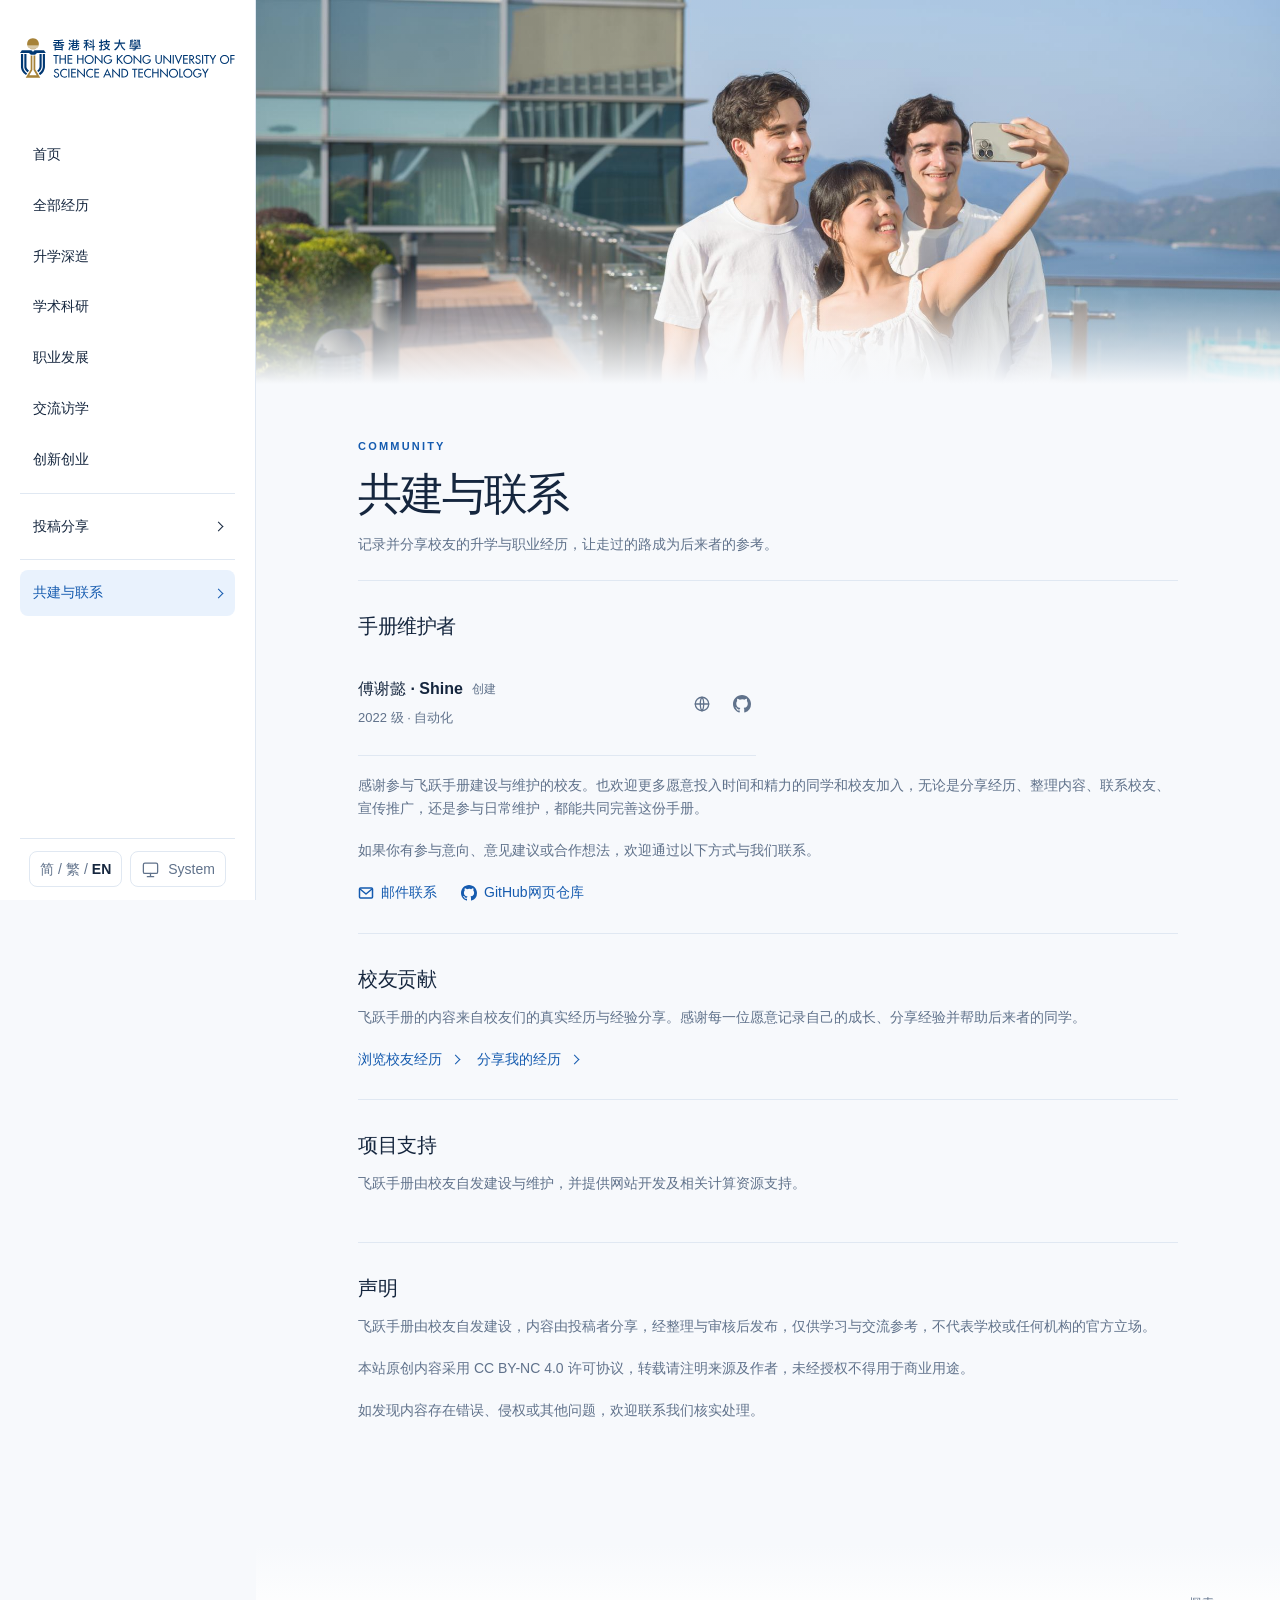
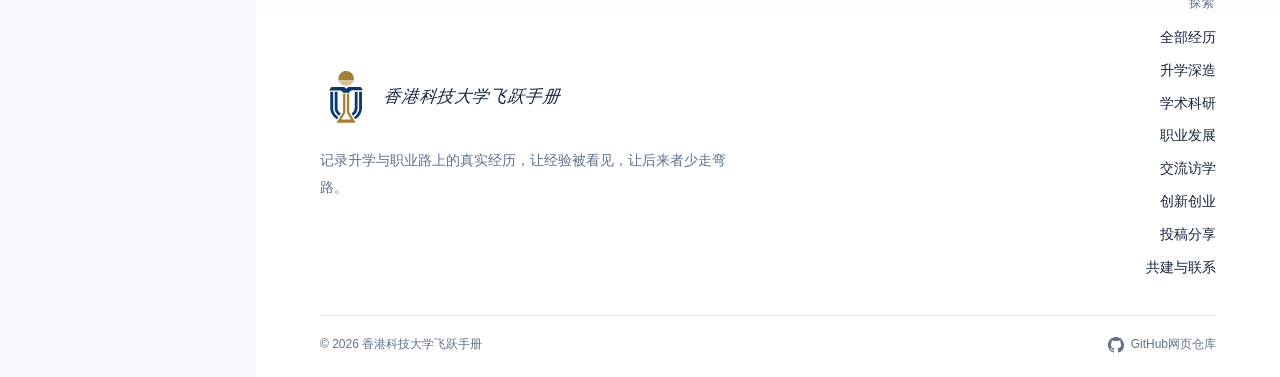
==== commit 13c8c429: "Fix initial locale rendering and simplify submission choices" ====
--- a/community.html
+++ b/community.html
@@ -6,6 +6,7 @@
 <meta name="theme-color" content="#f7f9fc">
 <title>共建与联系 · HKUST Feiyue</title>
 <script src="./assets/js/theme-init.js"></script>
+<style>html[data-language-pending] body{visibility:hidden}</style>
 <link rel="preload" as="image" href="./assets/images/hkust-campus.jpg">
 
 <link rel="stylesheet" href="./assets/css/site.css">
--- a/assets/css/site.css
+++ b/assets/css/site.css
@@ -118,9 +118,9 @@
 .sidebar-bottom {
   display: flex;
   align-items: center;
-  justify-content: flex-start;
+  justify-content: center;
   margin-top: auto;
-  padding-top: 12px;
+  padding: 12px 0 9px;
   gap: 8px;
   border-top: 1px solid var(--line);
 }
@@ -1227,6 +1227,13 @@
   min-width:0;
 }
 
+.campus-field { border: 0; padding: 0; min-width: 0; }
+.campus-field legend { font-weight: 600; margin-bottom: 8px; }
+.campus-options { display: flex; flex-wrap: wrap; gap: 10px; }
+.campus-choice { display: inline-flex; align-items: center; gap: 8px; padding: 8px 12px; border: 1px solid var(--line); border-radius: var(--control-radius); background: var(--surface); cursor: pointer; }
+.campus-choice:has(:checked) { border-color: var(--accent); background: var(--soft); }
+.campus-choice input { width: 16px; height: 16px; padding: 0; margin: 0; accent-color: var(--accent); }
+
 .contact-fields legend {
   font-weight:600;
   margin-bottom:12px;
@@ -1640,6 +1647,7 @@
   top: -140px;
   font-family: var(--serif);
   font-style: italic;
+  font-synthesis: style;
   transform: skewX(-7deg);
   transform-origin: left center;
   font-weight: 720;
@@ -1738,15 +1746,11 @@
   display: inline-block;
   font-family: var(--serif);
   font-style: italic;
+  font-synthesis: style;
   transform: skewX(-7deg);
   font-size: 17px;
   font-weight: 700;
   letter-spacing: .035em;
-}
-
-:lang(zh-Hant) :is(.page.is-home .home-intro h1, .footer-brand-name) {
-  font-style: normal;
-  transform: none;
 }
 
 .footer-brand p {
@@ -1965,7 +1969,7 @@
   }
 
   .sidebar-bottom {
-  justify-content: flex-start;
+  justify-content: center;
   margin-top: 12px;
   padding-top: 16px;
   }
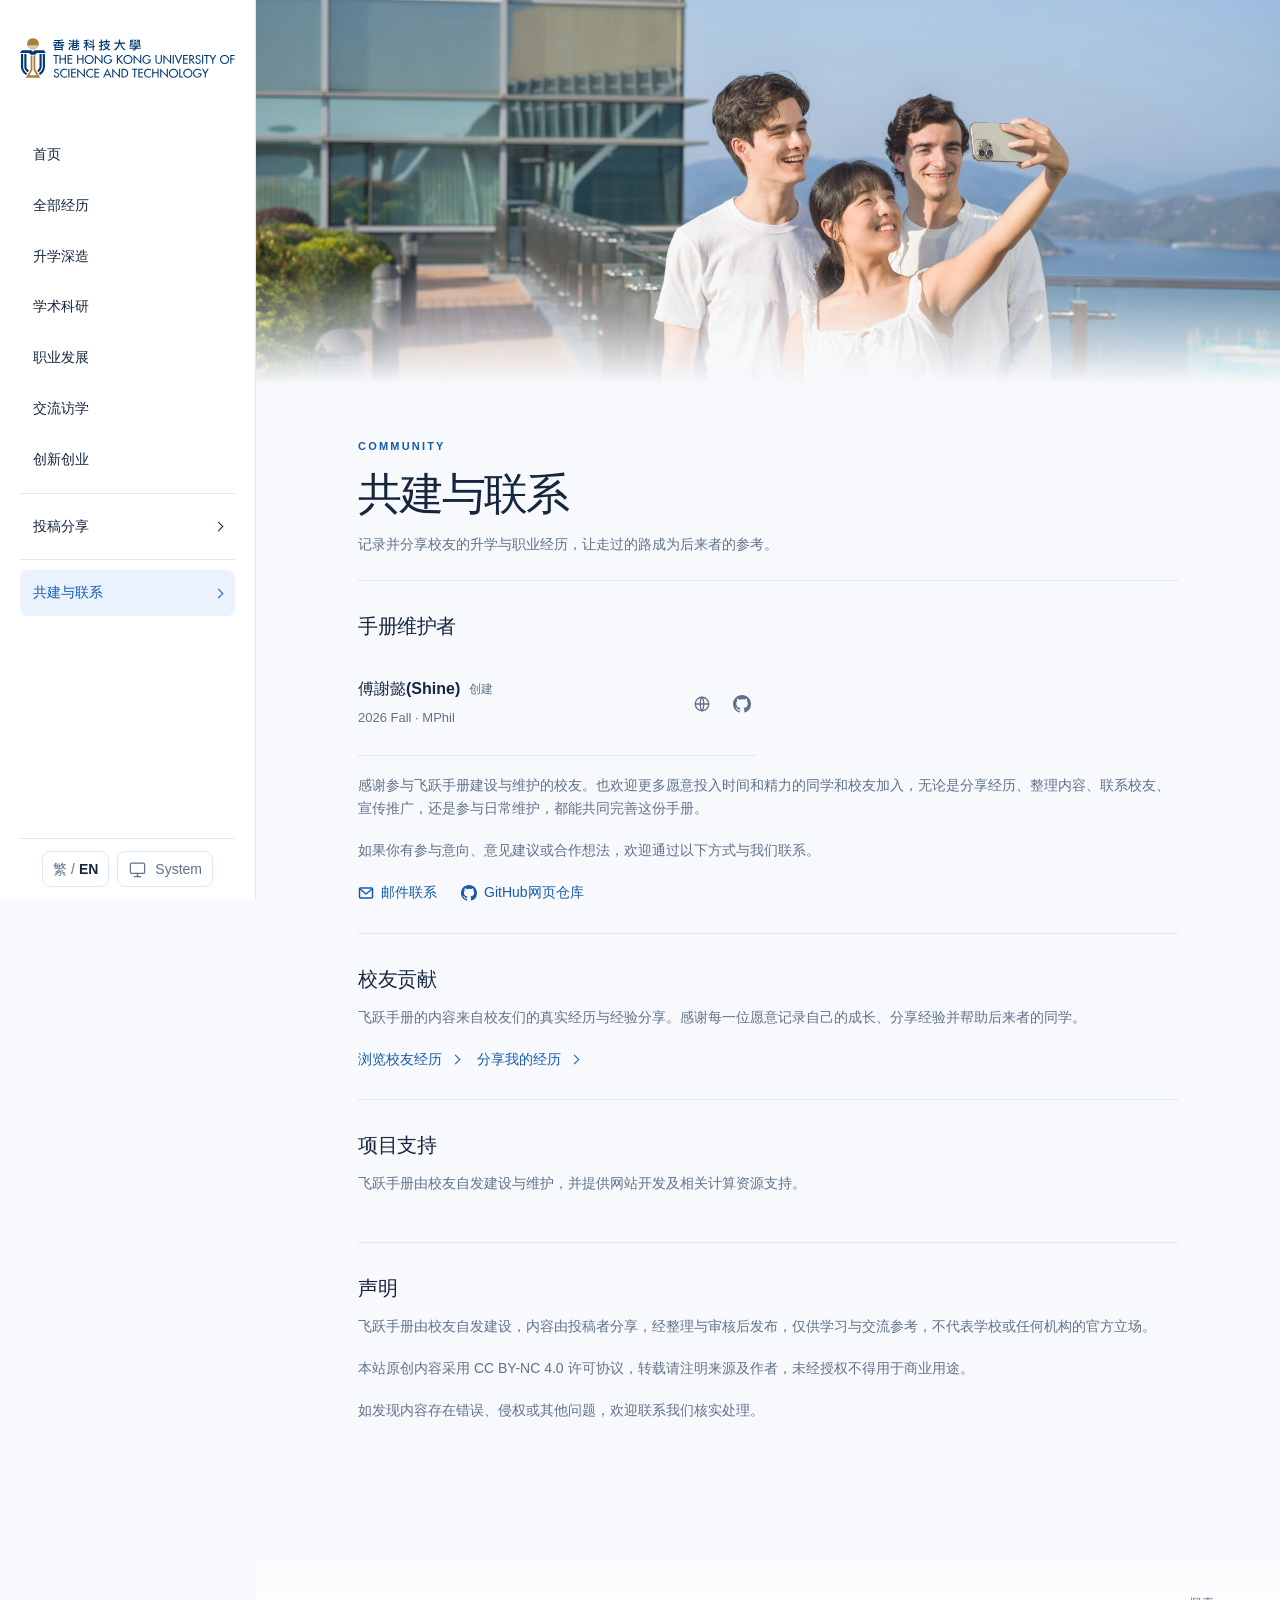
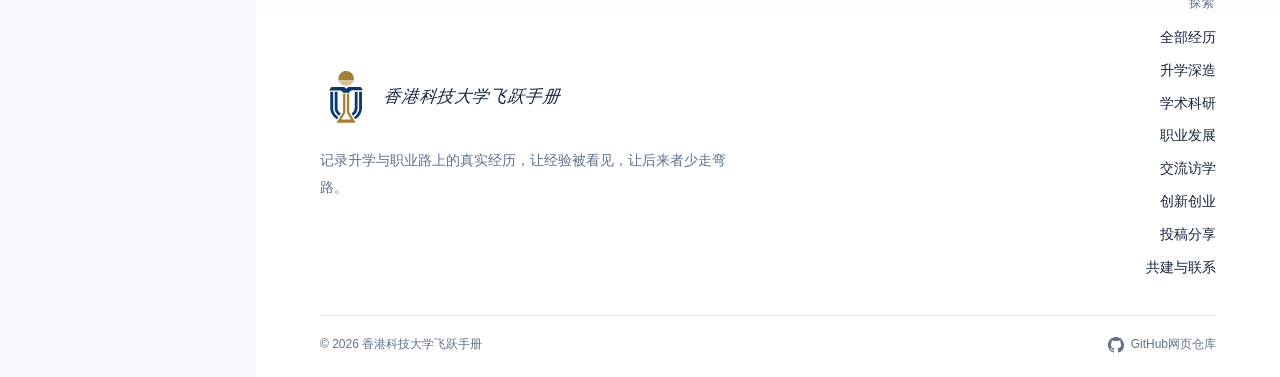
==== commit 9f41dba9: "Add required intake term and refine handbook reading layouts" ====
--- a/community.html
+++ b/community.html
@@ -26,7 +26,7 @@
 <body data-pagefind-ignore>
 <a class="skip-link" href="#main">跳转到正文</a>
 <div class="shell">
-<aside class="sidebar" id="sidebar" aria-label="侧边导航"><a class="brand" href="./" aria-label="香港科技大学飞跃手册首页"><img class="brand-logo" src="./assets/images/hkust-horizontal.svg" alt="" width="498" height="94"></a><nav class="nav" id="category-nav" aria-label="主导航"><a href="./" data-view="home">首页</a><a href="./?view=all" data-category="all">全部经历</a><a href="./?category=further-studies" data-category="further-studies" data-category-label="升学深造" data-category-description="升学准备与求学经历">升学深造</a><a href="./?category=research" data-category="research" data-category-label="学术科研" data-category-description="研究实践与学术探索">学术科研</a><a href="./?category=career" data-category="career" data-category-label="职业发展" data-category-description="实习、求职与职业成长">职业发展</a><a href="./?category=exchange" data-category="exchange" data-category-label="交流访学" data-category-description="交流项目与访学经历">交流访学</a><a href="./?category=entrepreneurship" data-category="entrepreneurship" data-category-label="创新创业" data-category-description="创业实践与项目探索">创新创业</a><a href="./submit.html" class="nav-contribute">投稿分享 <span class="link-arrow" aria-hidden="true"></span></a><a href="./community.html" class="nav-community" aria-current="page">共建与联系 <span class="link-arrow" aria-hidden="true"></span></a></nav><div class="sidebar-bottom"><button class="sidebar-theme language-toggle" type="button" aria-label="Switch to Traditional Chinese"><span lang="zh-CN">简</span><span aria-hidden="true">/</span><span lang="zh-Hant">繁</span><span aria-hidden="true">/</span><span lang="en">EN</span></button><button class="sidebar-theme" id="theme-toggle" type="button" data-mode="system" aria-label="当前为跟随系统，切换到浅色主题"><svg viewBox="0 0 24 24" fill="none" stroke="currentColor" stroke-width="1.6" stroke-linecap="round" stroke-linejoin="round" aria-hidden="true"><g data-theme-icon="system"><rect x="3" y="4" width="18" height="13" rx="2"/><path d="M8 21h8m-4-4v4"/></g><g data-theme-icon="light"><circle cx="12" cy="12" r="4"/><path d="M12 2v2m0 16v2M2 12h2m16 0h2M5 5l1.4 1.4m11.2 11.2L19 19M5 19l1.4-1.4M17.6 6.4 19 5"/></g><g data-theme-icon="dark"><path d="M20.5 14A8.5 8.5 0 0 1 10 3.5 8.5 8.5 0 1 0 20.5 14Z"/></g></svg><span id="theme-label">跟随系统</span></button></div></aside>
+<aside class="sidebar" id="sidebar" aria-label="侧边导航"><a class="brand" href="./" aria-label="香港科技大学飞跃手册首页"><img class="brand-logo" src="./assets/images/hkust-horizontal.svg" alt="" width="498" height="94"></a><nav class="nav" id="category-nav" aria-label="主导航"><a href="./" data-view="home">首页</a><a href="./?view=all" data-category="all">全部经历</a><a href="./?category=further-studies" data-category="further-studies" data-category-label="升学深造" data-category-description="升学准备与求学经历">升学深造</a><a href="./?category=research" data-category="research" data-category-label="学术科研" data-category-description="研究实践与学术探索">学术科研</a><a href="./?category=career" data-category="career" data-category-label="职业发展" data-category-description="实习、求职与职业成长">职业发展</a><a href="./?category=exchange" data-category="exchange" data-category-label="交流访学" data-category-description="交流项目与访学经历">交流访学</a><a href="./?category=entrepreneurship" data-category="entrepreneurship" data-category-label="创新创业" data-category-description="创业实践与项目探索">创新创业</a><a href="./submit.html" class="nav-contribute">投稿分享 <span class="link-arrow" aria-hidden="true"></span></a><a href="./community.html" class="nav-community" aria-current="page">共建与联系 <span class="link-arrow" aria-hidden="true"></span></a></nav><div class="sidebar-bottom"><button class="sidebar-theme language-toggle" type="button" aria-label="Switch to Traditional Chinese"><span lang="zh-Hant">繁</span><span aria-hidden="true">/</span><span lang="en">EN</span></button><button class="sidebar-theme" id="theme-toggle" type="button" data-mode="system" aria-label="当前为跟随系统，切换到浅色主题"><svg viewBox="0 0 24 24" fill="none" stroke="currentColor" stroke-width="1.6" stroke-linecap="round" stroke-linejoin="round" aria-hidden="true"><g data-theme-icon="system"><rect x="3" y="4" width="18" height="13" rx="2"/><path d="M8 21h8m-4-4v4"/></g><g data-theme-icon="light"><circle cx="12" cy="12" r="4"/><path d="M12 2v2m0 16v2M2 12h2m16 0h2M5 5l1.4 1.4m11.2 11.2L19 19M5 19l1.4-1.4M17.6 6.4 19 5"/></g><g data-theme-icon="dark"><path d="M20.5 14A8.5 8.5 0 0 1 10 3.5 8.5 8.5 0 1 0 20.5 14Z"/></g></svg><span id="theme-label">跟随系统</span></button></div></aside>
 
 <div class="page">
 <header class="topbar" aria-label="移动端导航栏">
@@ -41,7 +41,7 @@
 <section class="community-section" aria-labelledby="members-heading">
 <h2 id="members-heading">手册维护者</h2>
 <div class="community-people">
-<div class="community-person"><div class="community-person-info"><h3 class="community-person-name">傅谢懿 · Shine<span class="community-role">创建</span></h3><p>2022 级 · 自动化</p></div><div class="community-person-links"><a href="https://www.futseyi.com/" target="_blank" rel="noopener noreferrer" aria-label="傅谢懿 · Shine的个人网页" title="个人网页"><svg viewBox="0 0 24 24" fill="none" stroke="currentColor" stroke-width="1.7" stroke-linecap="round" stroke-linejoin="round" aria-hidden="true"><circle cx="12" cy="12" r="9"/><path d="M3 12h18M12 3c3 3 3 15 0 18M12 3c-3 3-3 15 0 18"/></svg></a><a href="https://github.com/FuTseYi" target="_blank" rel="noopener noreferrer" aria-label="傅谢懿 · Shine的 GitHub" title="GitHub"><svg viewBox="0 0 16 16" fill="currentColor" aria-hidden="true"><path d="M8 0C3.58 0 0 3.58 0 8c0 3.54 2.29 6.53 5.47 7.59.4.07.55-.17.55-.38 0-.19-.01-.82-.01-1.49-2.01.37-2.53-.49-2.69-.94-.09-.23-.48-.94-.82-1.13-.28-.15-.68-.52-.01-.53.63-.01 1.08.58 1.23.82.72 1.21 1.87.87 2.33.66.07-.52.28-.87.51-1.07-1.78-.2-3.64-.89-3.64-3.95 0-.87.31-1.59.82-2.15-.08-.2-.36-1.02.08-2.12 0 0 .67-.21 2.2.82a7.65 7.65 0 0 1 2-.27c.68 0 1.36.09 2 .27 1.53-1.04 2.2-.82 2.2-.82.44 1.1.16 1.92.08 2.12.51.56.82 1.27.82 2.15 0 3.07-1.87 3.75-3.65 3.95.29.25.54.73.54 1.48 0 1.07-.01 1.93-.01 2.2 0 .21.15.46.55.38A8.01 8.01 0 0 0 16 8c0-4.42-3.58-8-8-8"/></svg></a></div></div>
+<div class="community-person"><div class="community-person-info"><h3 class="community-person-name">傅謝懿(Shine)<span class="community-role">创建</span></h3><p>2026 Fall · MPhil</p></div><div class="community-person-links"><a href="https://www.futseyi.com/" target="_blank" rel="noopener noreferrer" aria-label="傅謝懿(Shine)的个人网页" title="个人网页"><svg viewBox="0 0 24 24" fill="none" stroke="currentColor" stroke-width="1.7" stroke-linecap="round" stroke-linejoin="round" aria-hidden="true"><circle cx="12" cy="12" r="9"/><path d="M3 12h18M12 3c3 3 3 15 0 18M12 3c-3 3-3 15 0 18"/></svg></a><a href="https://github.com/FuTseYi" target="_blank" rel="noopener noreferrer" aria-label="傅謝懿(Shine)的 GitHub" title="GitHub"><svg viewBox="0 0 16 16" fill="currentColor" aria-hidden="true"><path d="M8 0C3.58 0 0 3.58 0 8c0 3.54 2.29 6.53 5.47 7.59.4.07.55-.17.55-.38 0-.19-.01-.82-.01-1.49-2.01.37-2.53-.49-2.69-.94-.09-.23-.48-.94-.82-1.13-.28-.15-.68-.52-.01-.53.63-.01 1.08.58 1.23.82.72 1.21 1.87.87 2.33.66.07-.52.28-.87.51-1.07-1.78-.2-3.64-.89-3.64-3.95 0-.87.31-1.59.82-2.15-.08-.2-.36-1.02.08-2.12 0 0 .67-.21 2.2.82a7.65 7.65 0 0 1 2-.27c.68 0 1.36.09 2 .27 1.53-1.04 2.2-.82 2.2-.82.44 1.1.16 1.92.08 2.12.51.56.82 1.27.82 2.15 0 3.07-1.87 3.75-3.65 3.95.29.25.54.73.54 1.48 0 1.07-.01 1.93-.01 2.2 0 .21.15.46.55.38A8.01 8.01 0 0 0 16 8c0-4.42-3.58-8-8-8"/></svg></a></div></div>
 </div>
 <p>感谢参与飞跃手册建设与维护的校友。也欢迎更多愿意投入时间和精力的同学和校友加入，无论是分享经历、整理内容、联系校友、宣传推广，还是参与日常维护，都能共同完善这份手册。</p><p>如果你有参与意向、意见建议或合作想法，欢迎通过以下方式与我们联系。</p><div class="community-contact"><a class="footer-github" href="mailto:hello@futseyi.com"><svg viewBox="0 0 16 16" fill="none" stroke="currentColor" stroke-width="1.5" stroke-linejoin="round" aria-hidden="true" focusable="false"><rect x="1.5" y="3" width="13" height="10" rx="1"/><path d="m2 4 6 5 6-5"/></svg><span>邮件联系</span></a><a class="footer-github" href="https://github.com/HKUST-Feiyue/HKUST-Feiyue" target="_blank" rel="noopener noreferrer"><svg viewBox="0 0 16 16" fill="currentColor" aria-hidden="true" focusable="false"><path d="M8 0C3.58 0 0 3.58 0 8c0 3.54 2.29 6.53 5.47 7.59.4.07.55-.17.55-.38 0-.19-.01-.82-.01-1.49-2.01.37-2.53-.49-2.69-.94-.09-.23-.48-.94-.82-1.13-.28-.15-.68-.52-.01-.53.63-.01 1.08.58 1.23.82.72 1.21 1.87.87 2.33.66.07-.52.28-.87.51-1.07-1.78-.2-3.64-.89-3.64-3.95 0-.87.31-1.59.82-2.15-.08-.2-.36-1.02.08-2.12 0 0 .67-.21 2.2.82a7.65 7.65 0 0 1 2-.27c.68 0 1.36.09 2 .27 1.53-1.04 2.2-.82 2.2-.82.44 1.1.16 1.92.08 2.12.51.56.82 1.27.82 2.15 0 3.07-1.87 3.75-3.65 3.95.29.25.54.73.54 1.48 0 1.07-.01 1.93-.01 2.2 0 .21.15.46.55.38A8.01 8.01 0 0 0 16 8c0-4.42-3.58-8-8-8"/></svg><span>GitHub网页仓库</span></a></div></section>
 <section class="community-section" aria-labelledby="alumni-heading"><h2 id="alumni-heading">校友贡献</h2><p>飞跃手册的内容来自校友们的真实经历与经验分享。感谢每一位愿意记录自己的成长、分享经验并帮助后来者的同学。</p><div class="community-links"><a href="./?view=all">浏览校友经历 <span class="link-arrow" aria-hidden="true"></span></a><a href="./submit.html">分享我的经历 <span class="link-arrow" aria-hidden="true"></span></a></div></section>
--- a/assets/css/site.css
+++ b/assets/css/site.css
@@ -11,6 +11,7 @@
   --soft: #e9f2fd;
   --sidebar: 256px;
   font-family: Inter,-apple-system,BlinkMacSystemFont,"Segoe UI","PingFang TC","Microsoft JhengHei","PingFang SC","Microsoft YaHei",sans-serif;
+  --reading-font: -apple-system,BlinkMacSystemFont,"Segoe UI","PingFang TC","Microsoft JhengHei","Microsoft YaHei",sans-serif;
   --serif: Georgia,"Noto Serif TC","Source Han Serif TC","Songti TC","PMingLiU",serif;
   font-synthesis: none;
   --banner-tint: linear-gradient(110deg,rgba(246,250,255,.12),rgba(246,250,255,.08));
@@ -606,6 +607,54 @@
   outline-offset: 2px;
 }
 
+.article-page, .article-item {
+  font-family: var(--reading-font);
+  font-variant-numeric: lining-nums;
+}
+
+.article-excerpt {
+  display: -webkit-box;
+  -webkit-line-clamp: 3;
+  -webkit-box-orient: vertical;
+  overflow: hidden;
+  line-height: 1.8;
+  margin: 12px 0 16px;
+}
+
+.article-item-footer {
+  display: flex;
+  align-items: center;
+  flex-wrap: wrap;
+  gap: 8px 16px;
+}
+
+.article-item-footer time {
+  margin: 0;
+  font-variant-numeric: lining-nums tabular-nums;
+}
+
+.entry-period {
+  display: grid;
+  grid-template-columns: minmax(0,1fr) minmax(120px,180px);
+  gap: 8px 12px;
+  align-items: start;
+  margin-bottom: 22px;
+}
+
+.entry-period .field { min-width: 0; margin-bottom: 0; }
+.entry-period>.field-hint { grid-column: 1/-1; }
+
+.filter-summary {
+  display: flex;
+  align-items: center;
+  justify-content: space-between;
+  flex-wrap: wrap;
+  gap: 8px 16px;
+  width: 100%;
+}
+
+.filter-summary p { flex: 1; min-width: 0; margin: 0; font-size: 13px; color: var(--muted); }
+
 .article-item {
   padding: 22px 0;
   border-bottom: 1px solid var(--line);
@@ -884,27 +933,28 @@
 .article-page {
   position: relative;
   margin: 0 auto;
-  padding: 65px 0 90px;
-  padding-top: 38px;
+  max-width: 760px;
+  padding: 38px 0 64px;
 }
 
 .article-page h1 {
-  font-family: var(--serif);
-  font-size: clamp(32px,4.2vw,52px);
-  line-height: 1.3;
-  letter-spacing: -.03em;
+  font-family: inherit;
+  font-size: clamp(26px,3vw,36px);
+  font-weight: 650;
+  line-height: 1.4;
+  letter-spacing: normal;
   margin: 14px 0;
 }
 
 .article-page .article-byline {
   color: var(--muted);
   font-size: 14px;
-  margin-bottom: 45px;
+  margin: 8px 0;
 }
 
 .article-body {
   font-size: 16px;
-  line-height: 1.95;
+  line-height: 1.85;
   overflow-wrap: anywhere;
 }
 
@@ -914,13 +964,13 @@
 }
 
 .article-body h2 {
-  font-size: 25px;
-  margin-top: 50px;
+  font-size: 24px;
+  margin-top: 32px;
 }
 
 .article-body h3 {
   font-size: 20px;
-  margin-top: 35px;
+  margin-top: 26px;
 }
 
 .article-body p, .article-body ul, .article-body ol {
@@ -1206,6 +1256,7 @@
 }
 
 .attribute-filters>label, .attribute-filters .year-select {
+  min-width: 0;
   display:flex;
   flex-direction:column;
   gap:4px;
@@ -1228,7 +1279,7 @@
 }
 
 .campus-field { border: 0; padding: 0; min-width: 0; }
-.campus-field legend { font-weight: 600; margin-bottom: 8px; }
+.campus-field legend { font-size: 13px; font-weight: 600; margin-bottom: 8px; }
 .campus-options { display: flex; flex-wrap: wrap; gap: 10px; }
 .campus-choice { display: inline-flex; align-items: center; gap: 8px; padding: 8px 12px; border: 1px solid var(--line); border-radius: var(--control-radius); background: var(--surface); cursor: pointer; }
 .campus-choice:has(:checked) { border-color: var(--accent); background: var(--soft); }
@@ -1262,7 +1313,6 @@
 }
 
 .article-item time,.article-page>time {
-  margin-right: 12px;
   color:var(--muted);
   font-size:.85rem;
 }
@@ -1285,6 +1335,9 @@
 
 
 @media(max-width:580px) {
+  .community-person { align-items: flex-start; flex-wrap: wrap; }
+  .community-person-links { gap: 8px; }
+
   .contact-row {
     grid-template-columns: minmax(0,1fr) minmax(0,2fr);
   }
@@ -1512,7 +1565,7 @@
 }
 
 .article-body h1 {
-  font-size: clamp(27px,3.5vw,38px);
+  font-size: clamp(24px,3vw,30px);
   line-height: 1.4;
   margin-top: 42px;
 }
@@ -1810,6 +1863,14 @@
 /* Responsive layout and environment preferences */
 
 @media(max-width:900px) {
+  .section-actions { width: 100%; margin-left: 0; gap: 12px; }
+  .attribute-filters { display: grid; grid-template-columns: repeat(2,minmax(0,1fr)); width: 100%; gap: 12px; }
+  .attribute-filters>label[for=degree-filter] { grid-column: 1/-1; }
+  .attribute-filters .select-trigger { min-width: 0; }
+  .filter-summary { order: 1; }
+  .entry-period { grid-template-columns: repeat(2,minmax(0,1fr)); }
+  .article-page>time { display: block; margin: 12px 0 20px; }
+
   .search-open {
     width: 44px;
     height: 44px;
@@ -1836,6 +1897,11 @@
   --mobile-header-height: 72px;
   }
 
+  html {
+  overscroll-behavior-y: none;
+  scroll-padding-top: calc(var(--mobile-header-height) + 24px);
+  }
+
   .shell {
   display: block;
   }
@@ -1843,11 +1909,14 @@
   .page {
   width: 100%;
   margin-left: 0;
+  padding-top: var(--mobile-header-height);
   }
 
   .page .topbar {
-  position: sticky;
+  position: fixed;
   top: 0;
+  left: 0;
+  right: 0;
   z-index: 50;
   display: flex;
   align-items: center;
@@ -2126,6 +2195,10 @@
   }
 }
 
+@media(max-width:359px) {
+  .attribute-filters { grid-template-columns: minmax(0,1fr); }
+}
+
 @media(prefers-color-scheme:dark) {
   :root:not([data-theme]) {
   color-scheme: dark;
